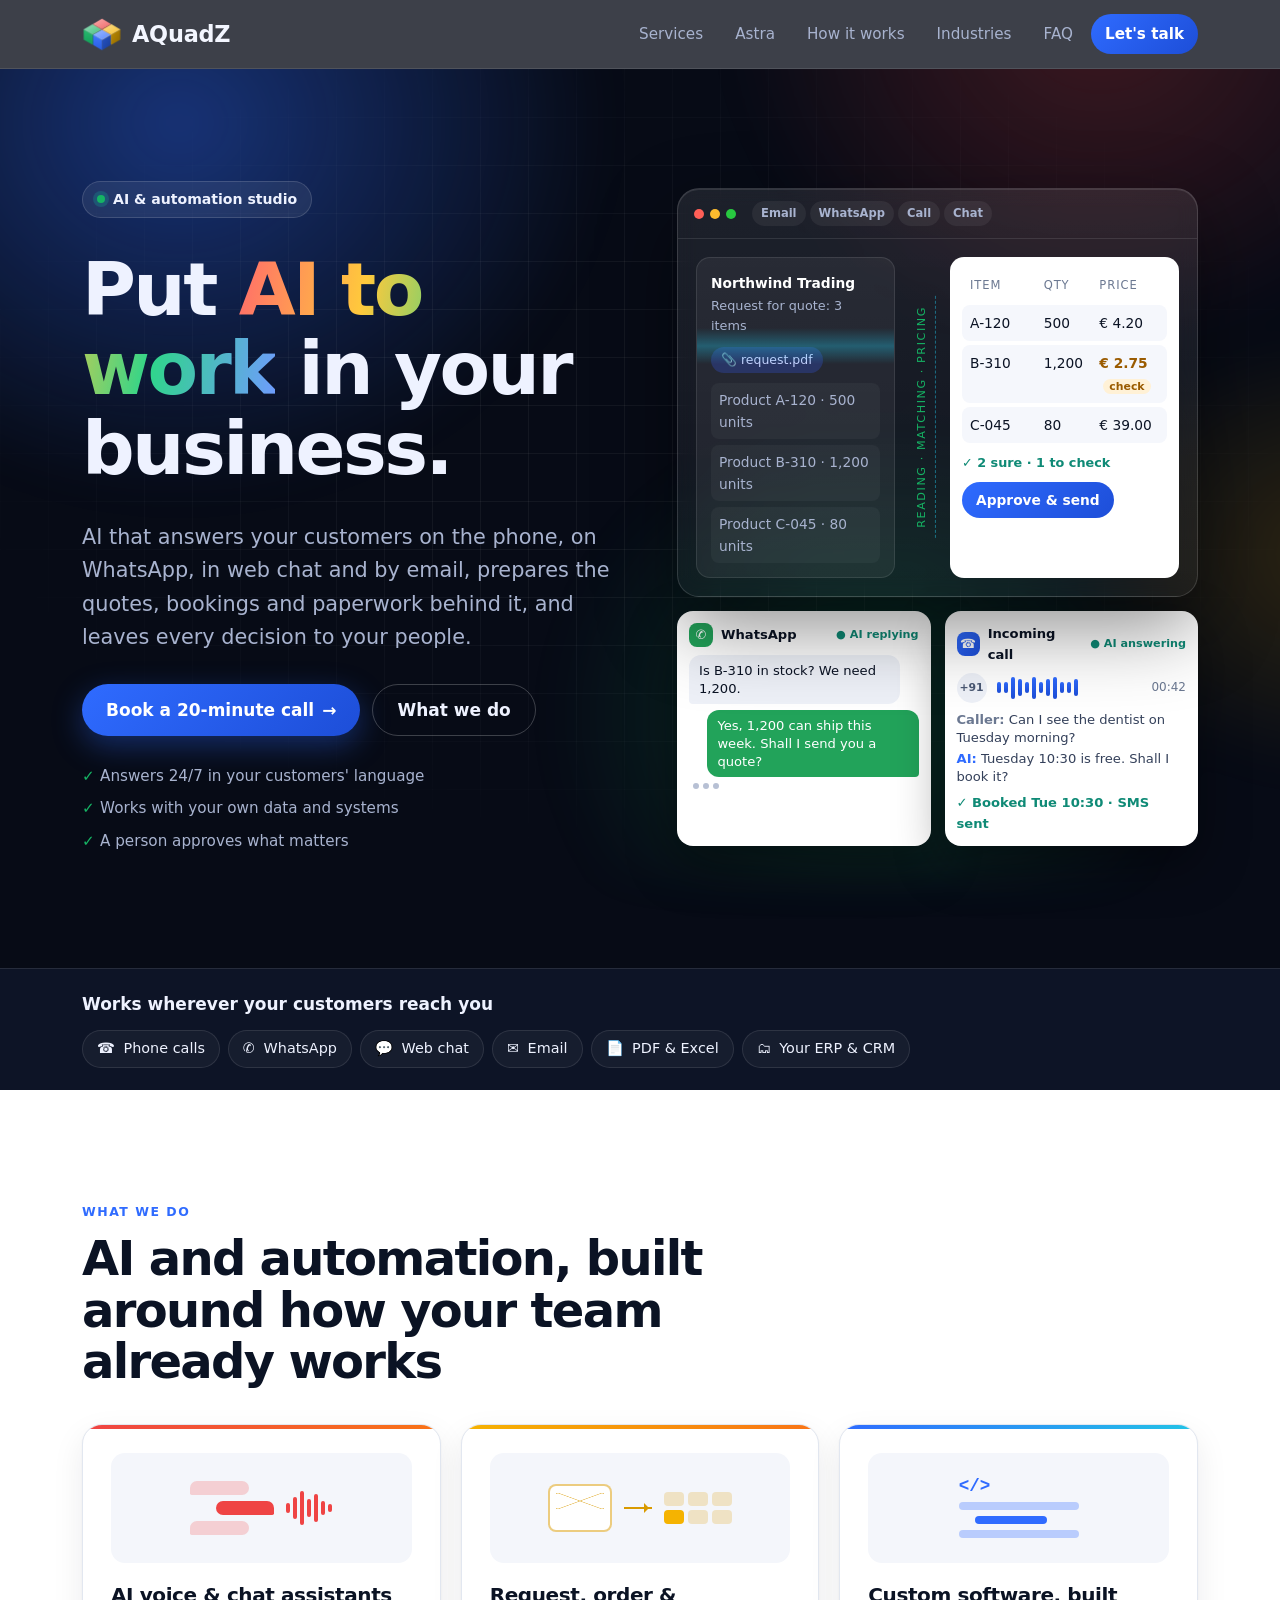
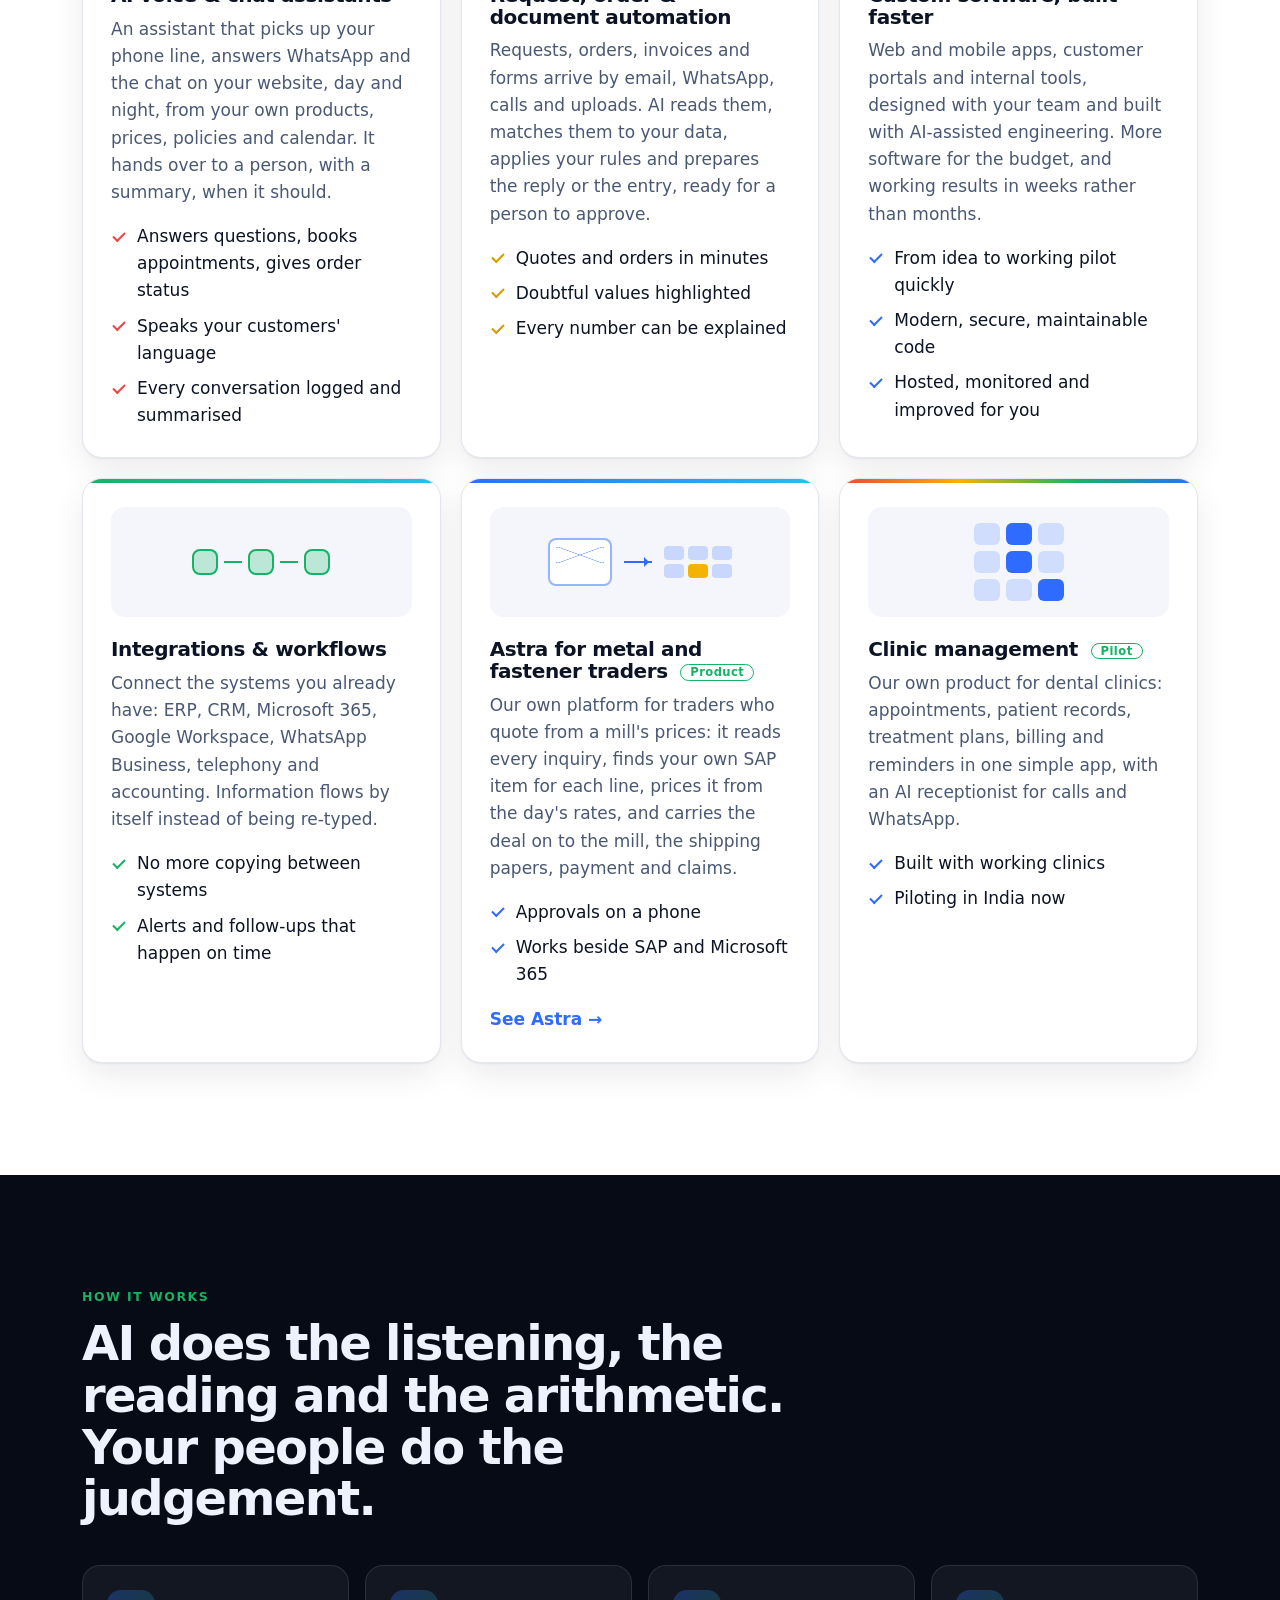
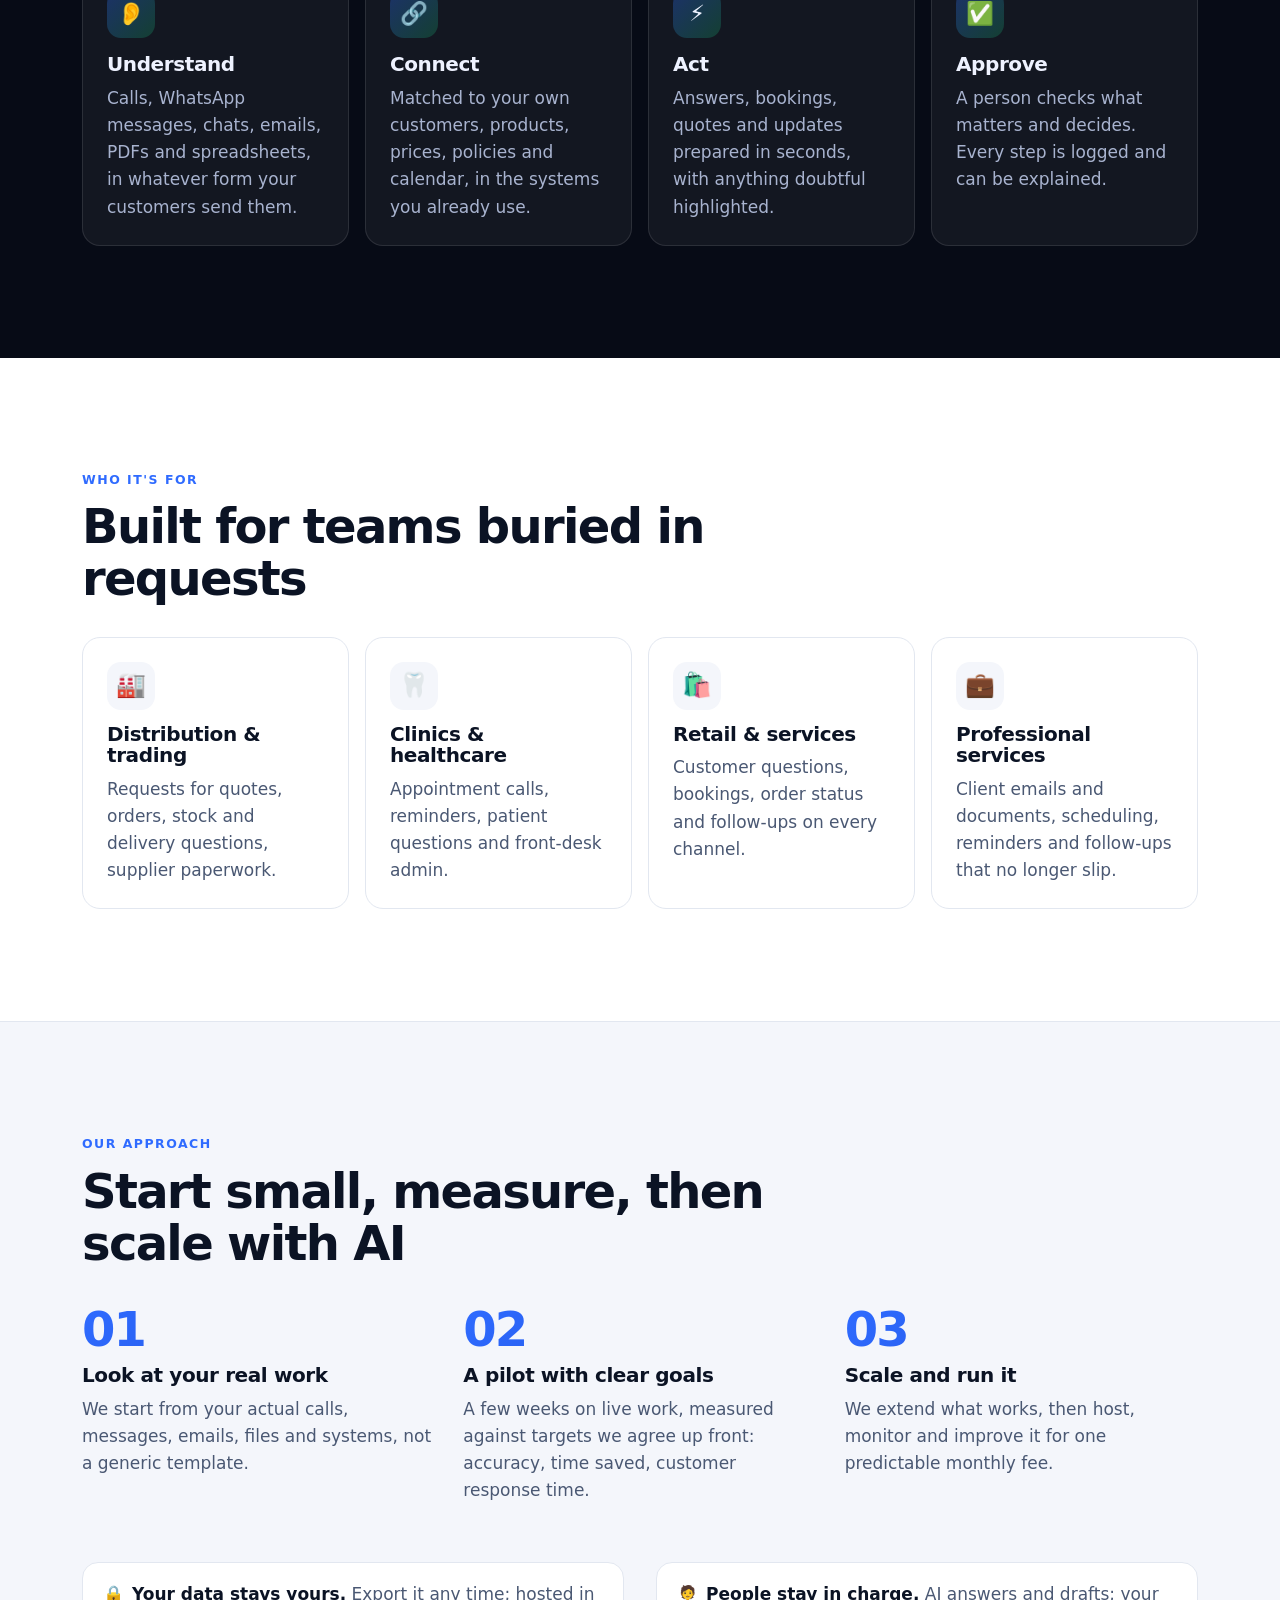
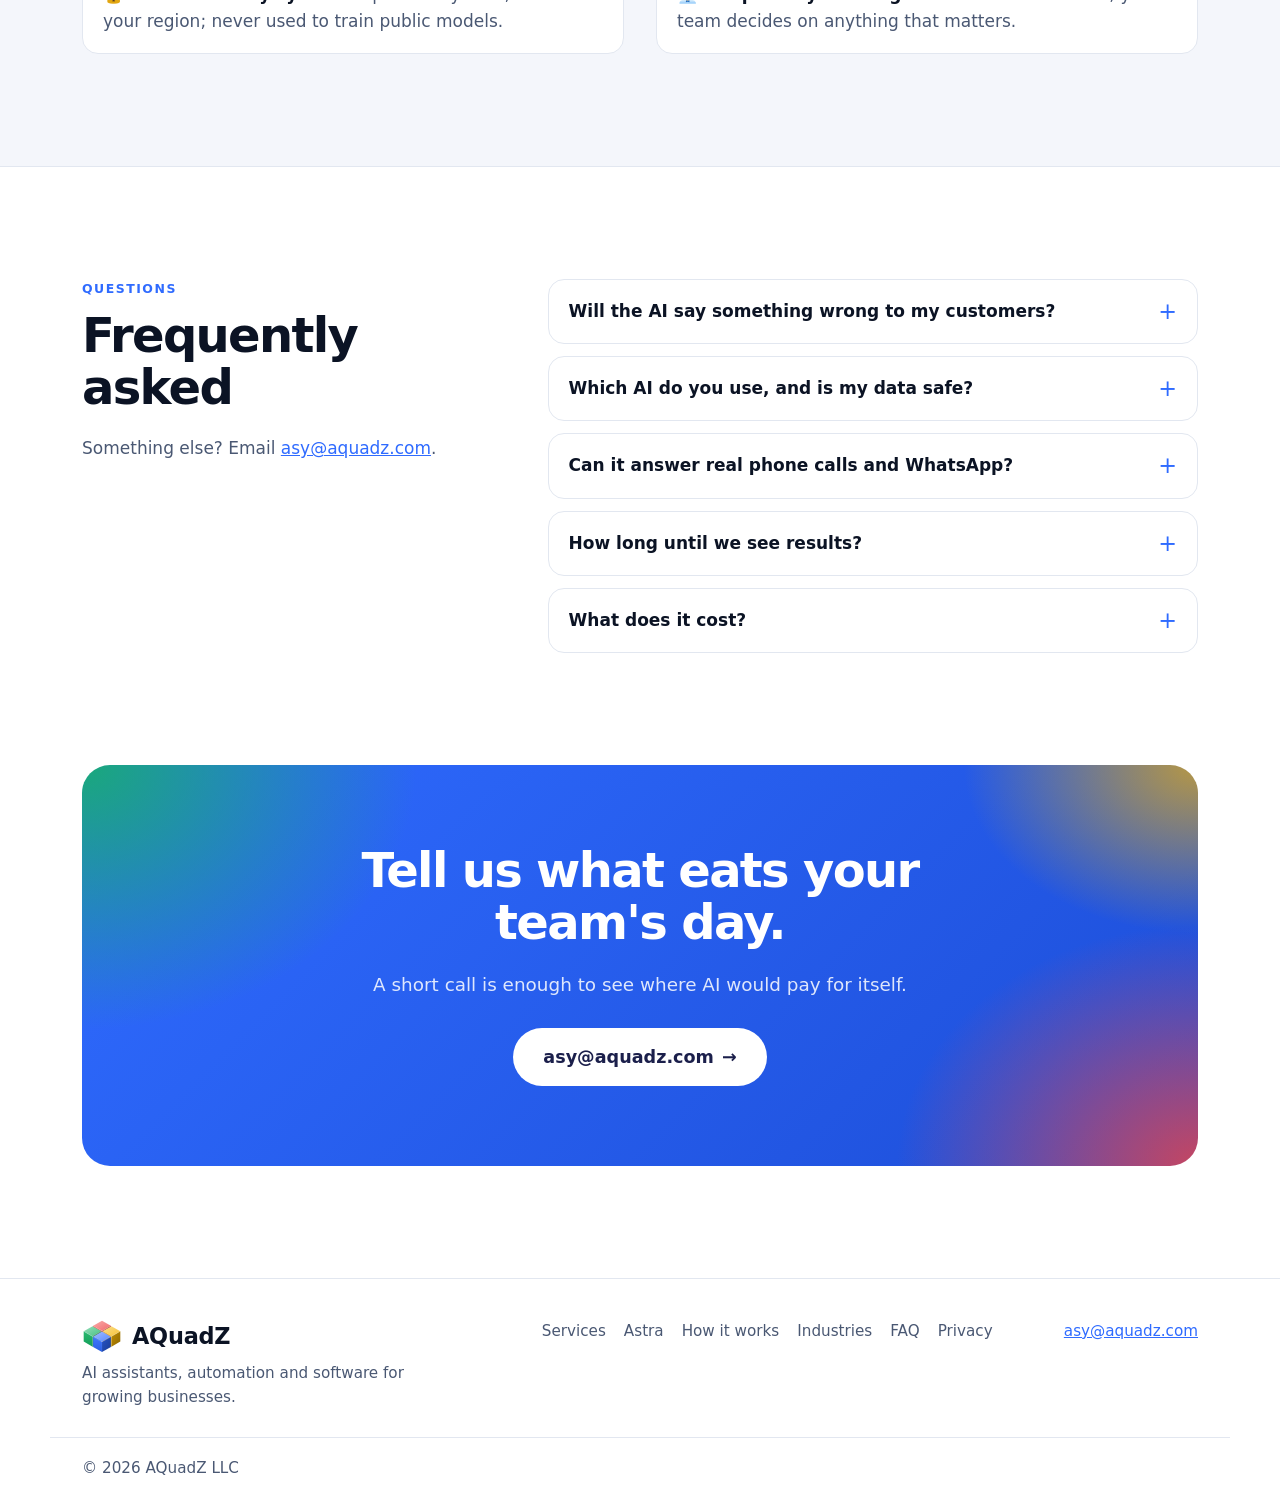
==== index.html @ 85c6e61c "Add the Astra product page A page at /astra/ for Astra, AQuadZ's platform for metal and fastener tra" ====
<!doctype html>
<html lang="en">
<head>
  <meta charset="utf-8">
  <meta name="viewport" content="width=device-width, initial-scale=1">
  <title>AQuadZ: AI assistants and automation for growing businesses</title>
  <meta name="description" content="AQuadZ builds AI assistants that answer calls, WhatsApp and web chat, automations that turn emails and documents into ready drafts, and custom software built faster with AI.">
  <link rel="canonical" href="https://aquadz.com/">
  <link rel="icon" href="favicon.svg" type="image/svg+xml">
  <meta name="theme-color" content="#070b16">
  <link rel="stylesheet" href="styles.css">
  <meta property="og:title" content="AQuadZ: AI assistants and automation for growing businesses">
  <meta property="og:description" content="AI that answers calls, chats and emails, prepares the work, and leaves the decisions to your people.">
  <meta property="og:url" content="https://aquadz.com/">
  <meta property="og:type" content="website">
  <meta property="og:site_name" content="AQuadZ">
  <script type="application/ld+json">
  {
    "@context": "https://schema.org",
    "@type": "Organization",
    "name": "AQuadZ LLC",
    "url": "https://aquadz.com/",
    "logo": "https://aquadz.com/favicon.svg",
    "email": "asy@aquadz.com",
    "description": "AI assistants, document and email automation and custom software for growing businesses."
  }
  </script>
</head>
<body>
  <a class="skip" href="#main">Skip to content</a>

  <header class="site-header on-dark">
    <div class="wrap header-row">
      <a class="brand" href="/" aria-label="AQuadZ home">
        <svg class="brand-mark" viewBox="-1.95 -1.7 3.9 3.4" aria-hidden="true"><defs><linearGradient id="m1-red-t" x1="0" y1="0" x2="1" y2="1"><stop offset="0" stop-color="#f8abab"/><stop offset="1" stop-color="#f26969"/></linearGradient><linearGradient id="m1-red-l" x1="0" y1="0" x2="0" y2="1"><stop offset="0" stop-color="#f05353"/><stop offset="1" stop-color="#d23c3c"/></linearGradient><linearGradient id="m1-red-r" x1="0" y1="0" x2="1" y2="1"><stop offset="0" stop-color="#ba3535"/><stop offset="1" stop-color="#8b2727"/></linearGradient><linearGradient id="m1-yellow-t" x1="0" y1="0" x2="1" y2="1"><stop offset="0" stop-color="#fadd8d"/><stop offset="1" stop-color="#f7c234"/></linearGradient><linearGradient id="m1-yellow-l" x1="0" y1="0" x2="0" y2="1"><stop offset="0" stop-color="#f6b915"/><stop offset="1" stop-color="#d89e01"/></linearGradient><linearGradient id="m1-yellow-r" x1="0" y1="0" x2="1" y2="1"><stop offset="0" stop-color="#bf8c01"/><stop offset="1" stop-color="#8e6801"/></linearGradient><linearGradient id="m1-green-t" x1="0" y1="0" x2="1" y2="1"><stop offset="0" stop-color="#96ddb9"/><stop offset="1" stop-color="#45c283"/></linearGradient><linearGradient id="m1-green-l" x1="0" y1="0" x2="0" y2="1"><stop offset="0" stop-color="#29b970"/><stop offset="1" stop-color="#139e58"/></linearGradient><linearGradient id="m1-green-r" x1="0" y1="0" x2="1" y2="1"><stop offset="0" stop-color="#118c4e"/><stop offset="1" stop-color="#0d683a"/></linearGradient><linearGradient id="m1-blue-t" x1="0" y1="0" x2="1" y2="1"><stop offset="0" stop-color="#a1bcff"/><stop offset="1" stop-color="#5989ff"/></linearGradient><linearGradient id="m1-blue-l" x1="0" y1="0" x2="0" y2="1"><stop offset="0" stop-color="#4077ff"/><stop offset="1" stop-color="#295ee0"/></linearGradient><linearGradient id="m1-blue-r" x1="0" y1="0" x2="1" y2="1"><stop offset="0" stop-color="#2553c7"/><stop offset="1" stop-color="#1b3e94"/></linearGradient><clipPath id="m1-q-clip"><polygon transform="translate(0.0 -0.53)" points="0,-1 0.866,-0.5 0.866,0.5 0,1 -0.866,0.5 -0.866,-0.5"/><polygon transform="translate(0.92 0.0)" points="0,-1 0.866,-0.5 0.866,0.5 0,1 -0.866,0.5 -0.866,-0.5"/><polygon transform="translate(-0.92 0.0)" points="0,-1 0.866,-0.5 0.866,0.5 0,1 -0.866,0.5 -0.866,-0.5"/><polygon transform="translate(0.0 0.53)" points="0,-1 0.866,-0.5 0.866,0.5 0,1 -0.866,0.5 -0.866,-0.5"/></clipPath><linearGradient id="m1-q-shine" x1="0" y1="0" x2="1" y2="0"><stop offset="0" stop-color="#fff" stop-opacity="0"/><stop offset=".5" stop-color="#fff" stop-opacity=".45"/><stop offset="1" stop-color="#fff" stop-opacity="0"/></linearGradient></defs><g class="q-in" style="--dx:0.0px;--dy:-2.2px;--i:0"><g transform="translate(0.0 -0.53)"><g class="q-beat" style="--i:0"><polygon points="0,-1 0.866,-0.5 0,0 -0.866,-0.5" fill="url(#m1-red-t)"/><polygon points="-0.866,-0.5 0,0 0,1 -0.866,0.5" fill="url(#m1-red-l)"/><polygon points="0,0 0.866,-0.5 0.866,0.5 0,1" fill="url(#m1-red-r)"/><polyline points="-0.866,-0.5 0,0 0.866,-0.5" fill="none" stroke="#fff" stroke-opacity=".55" stroke-width=".035" stroke-linejoin="round"/><polyline points="0,0 0,1" fill="none" stroke="#fff" stroke-opacity=".18" stroke-width=".03"/></g></g></g><g class="q-in" style="--dx:2.2px;--dy:0.0px;--i:1"><g transform="translate(0.92 0.0)"><g class="q-beat" style="--i:1"><polygon points="0,-1 0.866,-0.5 0,0 -0.866,-0.5" fill="url(#m1-yellow-t)"/><polygon points="-0.866,-0.5 0,0 0,1 -0.866,0.5" fill="url(#m1-yellow-l)"/><polygon points="0,0 0.866,-0.5 0.866,0.5 0,1" fill="url(#m1-yellow-r)"/><polyline points="-0.866,-0.5 0,0 0.866,-0.5" fill="none" stroke="#fff" stroke-opacity=".55" stroke-width=".035" stroke-linejoin="round"/><polyline points="0,0 0,1" fill="none" stroke="#fff" stroke-opacity=".18" stroke-width=".03"/></g></g></g><g class="q-in" style="--dx:-2.2px;--dy:0.0px;--i:3"><g transform="translate(-0.92 0.0)"><g class="q-beat" style="--i:3"><polygon points="0,-1 0.866,-0.5 0,0 -0.866,-0.5" fill="url(#m1-green-t)"/><polygon points="-0.866,-0.5 0,0 0,1 -0.866,0.5" fill="url(#m1-green-l)"/><polygon points="0,0 0.866,-0.5 0.866,0.5 0,1" fill="url(#m1-green-r)"/><polyline points="-0.866,-0.5 0,0 0.866,-0.5" fill="none" stroke="#fff" stroke-opacity=".55" stroke-width=".035" stroke-linejoin="round"/><polyline points="0,0 0,1" fill="none" stroke="#fff" stroke-opacity=".18" stroke-width=".03"/></g></g></g><g class="q-in" style="--dx:0.0px;--dy:2.2px;--i:2"><g transform="translate(0.0 0.53)"><g class="q-beat" style="--i:2"><polygon points="0,-1 0.866,-0.5 0,0 -0.866,-0.5" fill="url(#m1-blue-t)"/><polygon points="-0.866,-0.5 0,0 0,1 -0.866,0.5" fill="url(#m1-blue-l)"/><polygon points="0,0 0.866,-0.5 0.866,0.5 0,1" fill="url(#m1-blue-r)"/><polyline points="-0.866,-0.5 0,0 0.866,-0.5" fill="none" stroke="#fff" stroke-opacity=".55" stroke-width=".035" stroke-linejoin="round"/><polyline points="0,0 0,1" fill="none" stroke="#fff" stroke-opacity=".18" stroke-width=".03"/></g></g></g><g clip-path="url(#m1-q-clip)"><rect class="q-shine" x="-3" y="-2" width="1.4" height="4" fill="url(#m1-q-shine)" transform="skewX(-20)"/></g></svg>
        <span class="wordmark"><b class="wm-a">A</b>Quad<b class="wm-z">Z</b></span>
      </a>
      <nav aria-label="Main">
        <a href="#services">Services</a>
        <a href="astra/">Astra</a>
        <a href="#how-it-works">How it works</a>
        <a href="#industries">Industries</a>
        <a href="#faq">FAQ</a>
        <a class="nav-cta" href="#contact">Let's talk</a>
      </nav>
    </div>
  </header>

  <main id="main">
    <!-- Hero -->
    <section class="hero">
      <div class="hero-glow" aria-hidden="true"></div>
      <div class="hero-grid" aria-hidden="true"></div>
      <div class="wrap hero-row">
        <div class="hero-copy">
          <p class="pill"><span class="dot"></span> AI &amp; automation studio</p>
          <h1>Put <span class="grad">AI to work</span> in your business.</h1>
          <p class="lead">AI that answers your customers on the phone, on WhatsApp, in web chat and by email, prepares the quotes, bookings and paperwork behind it, and leaves every decision to your people.</p>
          <div class="hero-actions">
            <a class="btn btn-primary" href="#contact">Book a 20-minute call <span aria-hidden="true">→</span></a>
            <a class="btn btn-ghost" href="#services">What we do</a>
          </div>
          <ul class="hero-points">
            <li>Answers 24/7 in your customers' language</li>
            <li>Works with your own data and systems</li>
            <li>A person approves what matters</li>
          </ul>
        </div>

        <!-- Animated product views (decorative; the same story is told in text below) -->
        <div class="visual" aria-hidden="true">
          <div class="mock">
            <div class="mock-bar"><i></i><i></i><i></i>
              <span class="tabs"><b class="t1">Email</b><b class="t2">WhatsApp</b><b class="t3">Call</b><b class="t4">Chat</b></span>
            </div>
            <div class="mock-body">
              <div class="mail">
                <div class="mail-from"><b>Northwind Trading</b><span>Request for quote: 3 items</span></div>
                <div class="chip">📎 request.pdf</div>
                <div class="scan"></div>
                <ul class="mail-lines">
                  <li>Product A-120 · 500 units</li>
                  <li>Product B-310 · 1,200 units</li>
                  <li>Product C-045 · 80 units</li>
                </ul>
              </div>
              <div class="arrow"><span>reading · matching · pricing</span></div>
              <div class="quote">
                <div class="q-head"><span>Item</span><span>Qty</span><span>Price</span></div>
                <div class="q-row r1"><span>A-120</span><span>500</span><span>€ 4.20</span></div>
                <div class="q-row r2"><span>B-310</span><span>1,200</span><span class="check">€ 2.75 <em>check</em></span></div>
                <div class="q-row r3"><span>C-045</span><span>80</span><span>€ 39.00</span></div>
                <div class="q-foot">
                  <span class="ok">✓ 2 sure · 1 to check</span>
                  <span class="send">Approve &amp; send</span>
                </div>
              </div>
            </div>
          </div>

          <div class="side-cards">
            <div class="mini-card chat">
              <div class="mc-head"><span class="ch-ico wa">✆</span> WhatsApp <span class="live">AI replying</span></div>
              <p class="bubble you">Is B-310 in stock? We need 1,200.</p>
              <p class="bubble ai">Yes, 1,200 can ship this week. Shall I send you a quote?</p>
              <p class="typing"><i></i><i></i><i></i></p>
            </div>
            <div class="mini-card call">
              <div class="mc-head"><span class="ch-ico ph">☎</span> Incoming call <span class="live">AI answering</span></div>
              <div class="call-row">
                <span class="avatar">+91</span>
                <div class="wave"><b></b><b></b><b></b><b></b><b></b><b></b><b></b><b></b><b></b><b></b><b></b><b></b></div>
                <span class="timer">00:42</span>
              </div>
              <p class="transcript"><span>Caller:</span> Can I see the dentist on Tuesday morning?</p>
              <p class="transcript ai-line"><span>AI:</span> Tuesday 10:30 is free. Shall I book it?</p>
              <p class="result">✓ Booked Tue 10:30 · SMS sent</p>
            </div>
          </div>
        </div>
      </div>
    </section>

    <!-- Channels -->
    <section class="strip" aria-label="Channels">
      <div class="wrap strip-row">
        <p class="strip-label">Works wherever your customers reach you</p>
        <ul class="channels">
          <li><span aria-hidden="true">☎</span> Phone calls</li>
          <li><span aria-hidden="true">✆</span> WhatsApp</li>
          <li><span aria-hidden="true">💬</span> Web chat</li>
          <li><span aria-hidden="true">✉</span> Email</li>
          <li><span aria-hidden="true">📄</span> PDF &amp; Excel</li>
          <li><span aria-hidden="true">🗂</span> Your ERP &amp; CRM</li>
        </ul>
      </div>
    </section>

    <!-- Services -->
    <section id="services" class="section">
      <div class="wrap">
        <p class="eyebrow">What we do</p>
        <h2 class="section-title">AI and automation, built around how your team already works</h2>
        <div class="cards">
          <article class="card c-red">
            <div class="card-art" aria-hidden="true">
              <div class="mini-chat"><i></i><i class="me"></i><i></i></div>
              <div class="mini-wave"><b></b><b></b><b></b><b></b><b></b><b></b><b></b></div>
            </div>
            <h3>AI voice &amp; chat assistants</h3>
            <p>An assistant that picks up your phone line, answers WhatsApp and the chat on your website, day and night, from your own products, prices, policies and calendar. It hands over to a person, with a summary, when it should.</p>
            <ul class="ticks">
              <li>Answers questions, books appointments, gives order status</li>
              <li>Speaks your customers' language</li>
              <li>Every conversation logged and summarised</li>
            </ul>
          </article>
          <article class="card c-yellow">
            <div class="card-art" aria-hidden="true">
              <div class="mini-mail"></div><div class="mini-arrow"></div><div class="mini-grid"><i></i><i></i><i></i><i class="hl"></i><i></i><i></i></div>
            </div>
            <h3>Request, order &amp; document automation</h3>
            <p>Requests, orders, invoices and forms arrive by email, WhatsApp, calls and uploads. AI reads them, matches them to your data, applies your rules and prepares the reply or the entry, ready for a person to approve.</p>
            <ul class="ticks">
              <li>Quotes and orders in minutes</li>
              <li>Doubtful values highlighted</li>
              <li>Every number can be explained</li>
            </ul>
          </article>
          <article class="card c-blue">
            <div class="card-art" aria-hidden="true">
              <div class="mini-code"><span>&lt;/&gt;</span><i></i><i class="s"></i><i></i></div>
            </div>
            <h3>Custom software, built faster</h3>
            <p>Web and mobile apps, customer portals and internal tools, designed with your team and built with AI-assisted engineering. More software for the budget, and working results in weeks rather than months.</p>
            <ul class="ticks">
              <li>From idea to working pilot quickly</li>
              <li>Modern, secure, maintainable code</li>
              <li>Hosted, monitored and improved for you</li>
            </ul>
          </article>
          <article class="card c-green">
            <div class="card-art" aria-hidden="true">
              <div class="mini-flow"><i></i><b></b><i></i><b></b><i></i></div>
            </div>
            <h3>Integrations &amp; workflows</h3>
            <p>Connect the systems you already have: ERP, CRM, Microsoft 365, Google Workspace, WhatsApp Business, telephony and accounting. Information flows by itself instead of being re-typed.</p>
            <ul class="ticks">
              <li>No more copying between systems</li>
              <li>Alerts and follow-ups that happen on time</li>
            </ul>
          </article>
          <article class="card c-blue">
            <div class="card-art" aria-hidden="true">
              <div class="mini-mail"></div><div class="mini-arrow"></div><div class="mini-grid"><i></i><i></i><i></i><i></i><i class="hl"></i><i></i></div>
            </div>
            <h3>Astra for metal and fastener traders <span class="tag">Product</span></h3>
            <p>Our own platform for traders who quote from a mill's prices: it reads every inquiry, finds your own SAP item for each line, prices it from the day's rates, and carries the deal on to the mill, the shipping papers, payment and claims.</p>
            <ul class="ticks">
              <li>Approvals on a phone</li>
              <li>Works beside SAP and Microsoft 365</li>
            </ul>
            <p class="card-link"><a href="astra/">See Astra <span aria-hidden="true">→</span></a></p>
          </article>
          <article class="card c-all">
            <div class="card-art" aria-hidden="true">
              <div class="mini-cal"><i></i><i class="on"></i><i></i><i></i><i class="on"></i><i></i><i></i><i></i><i class="on"></i></div>
            </div>
            <h3>Clinic management <span class="tag">Pilot</span></h3>
            <p>Our own product for dental clinics: appointments, patient records, treatment plans, billing and reminders in one simple app, with an AI receptionist for calls and WhatsApp.</p>
            <ul class="ticks">
              <li>Built with working clinics</li>
              <li>Piloting in India now</li>
            </ul>
          </article>
        </div>
      </div>
    </section>

    <!-- How it works -->
    <section id="how-it-works" class="section section-dark">
      <div class="wrap">
        <p class="eyebrow">How it works</p>
        <h2 class="section-title">AI does the listening, the reading and the arithmetic. Your people do the judgement.</h2>
        <ol class="flow">
          <li><span class="f-icon" aria-hidden="true">👂</span><h3>Understand</h3><p>Calls, WhatsApp messages, chats, emails, PDFs and spreadsheets, in whatever form your customers send them.</p></li>
          <li><span class="f-icon" aria-hidden="true">🔗</span><h3>Connect</h3><p>Matched to your own customers, products, prices, policies and calendar, in the systems you already use.</p></li>
          <li><span class="f-icon" aria-hidden="true">⚡</span><h3>Act</h3><p>Answers, bookings, quotes and updates prepared in seconds, with anything doubtful highlighted.</p></li>
          <li><span class="f-icon" aria-hidden="true">✅</span><h3>Approve</h3><p>A person checks what matters and decides. Every step is logged and can be explained.</p></li>
        </ol>
      </div>
    </section>

    <!-- Industries -->
    <section id="industries" class="section">
      <div class="wrap">
        <p class="eyebrow">Who it's for</p>
        <h2 class="section-title">Built for teams buried in requests</h2>
        <div class="inds">
          <article class="ind"><span class="ind-ico" aria-hidden="true">🏭</span><h3>Distribution &amp; trading</h3><p>Requests for quotes, orders, stock and delivery questions, supplier paperwork.</p></article>
          <article class="ind"><span class="ind-ico" aria-hidden="true">🦷</span><h3>Clinics &amp; healthcare</h3><p>Appointment calls, reminders, patient questions and front-desk admin.</p></article>
          <article class="ind"><span class="ind-ico" aria-hidden="true">🛍️</span><h3>Retail &amp; services</h3><p>Customer questions, bookings, order status and follow-ups on every channel.</p></article>
          <article class="ind"><span class="ind-ico" aria-hidden="true">💼</span><h3>Professional services</h3><p>Client emails and documents, scheduling, reminders and follow-ups that no longer slip.</p></article>
        </div>
      </div>
    </section>

    <!-- Approach -->
    <section id="approach" class="section section-soft">
      <div class="wrap">
        <p class="eyebrow">Our approach</p>
        <h2 class="section-title">Start small, measure, then scale with AI</h2>
        <ol class="steps">
          <li><span class="num">01</span><h3>Look at your real work</h3><p>We start from your actual calls, messages, emails, files and systems, not a generic template.</p></li>
          <li><span class="num">02</span><h3>A pilot with clear goals</h3><p>A few weeks on live work, measured against targets we agree up front: accuracy, time saved, customer response time.</p></li>
          <li><span class="num">03</span><h3>Scale and run it</h3><p>We extend what works, then host, monitor and improve it for one predictable monthly fee.</p></li>
        </ol>
        <div class="promises">
          <p><span class="p-icon" aria-hidden="true">🔒</span><strong>Your data stays yours.</strong> Export it any time; hosted in your region; never used to train public models.</p>
          <p><span class="p-icon" aria-hidden="true">🧑‍💼</span><strong>People stay in charge.</strong> AI answers and drafts; your team decides on anything that matters.</p>
        </div>
      </div>
    </section>

    <!-- FAQ -->
    <section id="faq" class="section">
      <div class="wrap faq-wrap">
        <div>
          <p class="eyebrow">Questions</p>
          <h2 class="section-title">Frequently asked</h2>
          <p class="faq-note">Something else? Email <a href="mailto:asy@aquadz.com">asy@aquadz.com</a>.</p>
        </div>
        <div class="faq">
          <details>
            <summary>Will the AI say something wrong to my customers?</summary>
            <p>The assistant answers only from your own information and rules, says so when it doesn't know, and hands over to a person. You decide which actions it may take alone and which need a person's approval.</p>
          </details>
          <details>
            <summary>Which AI do you use, and is my data safe?</summary>
            <p>We use leading AI models through business agreements under which your data is not used to train them. Your data is hosted in your region, encrypted, and exportable at any time.</p>
          </details>
          <details>
            <summary>Can it answer real phone calls and WhatsApp?</summary>
            <p>Yes. We connect the assistant to your phone number and your WhatsApp Business account, with natural voices and your opening hours, holidays and hand-over rules.</p>
          </details>
          <details>
            <summary>How long until we see results?</summary>
            <p>A focused pilot usually runs on live work within a few weeks. We agree the targets first, so you can see whether it pays for itself.</p>
          </details>
          <details>
            <summary>What does it cost?</summary>
            <p>A one-time setup for your data and integrations, then a monthly subscription based on usage. You get a fixed proposal after a short call.</p>
          </details>
        </div>
      </div>
    </section>

    <!-- Contact -->
    <section id="contact" class="section section-tight">
      <div class="wrap">
        <div class="cta-card">
          <h2>Tell us what eats your team's day.</h2>
          <p>A short call is enough to see where AI would pay for itself.</p>
          <a class="btn btn-light btn-large" href="mailto:asy@aquadz.com?subject=Hello%20AQuadZ">asy@aquadz.com <span aria-hidden="true">→</span></a>
        </div>
      </div>
    </section>
  </main>

  <footer class="site-footer">
    <div class="wrap footer-grid">
      <div>
        <a class="brand" href="/" aria-label="AQuadZ home">
          <svg class="brand-mark" viewBox="-1.95 -1.7 3.9 3.4" aria-hidden="true"><defs><linearGradient id="m2-red-t" x1="0" y1="0" x2="1" y2="1"><stop offset="0" stop-color="#f8abab"/><stop offset="1" stop-color="#f26969"/></linearGradient><linearGradient id="m2-red-l" x1="0" y1="0" x2="0" y2="1"><stop offset="0" stop-color="#f05353"/><stop offset="1" stop-color="#d23c3c"/></linearGradient><linearGradient id="m2-red-r" x1="0" y1="0" x2="1" y2="1"><stop offset="0" stop-color="#ba3535"/><stop offset="1" stop-color="#8b2727"/></linearGradient><linearGradient id="m2-yellow-t" x1="0" y1="0" x2="1" y2="1"><stop offset="0" stop-color="#fadd8d"/><stop offset="1" stop-color="#f7c234"/></linearGradient><linearGradient id="m2-yellow-l" x1="0" y1="0" x2="0" y2="1"><stop offset="0" stop-color="#f6b915"/><stop offset="1" stop-color="#d89e01"/></linearGradient><linearGradient id="m2-yellow-r" x1="0" y1="0" x2="1" y2="1"><stop offset="0" stop-color="#bf8c01"/><stop offset="1" stop-color="#8e6801"/></linearGradient><linearGradient id="m2-green-t" x1="0" y1="0" x2="1" y2="1"><stop offset="0" stop-color="#96ddb9"/><stop offset="1" stop-color="#45c283"/></linearGradient><linearGradient id="m2-green-l" x1="0" y1="0" x2="0" y2="1"><stop offset="0" stop-color="#29b970"/><stop offset="1" stop-color="#139e58"/></linearGradient><linearGradient id="m2-green-r" x1="0" y1="0" x2="1" y2="1"><stop offset="0" stop-color="#118c4e"/><stop offset="1" stop-color="#0d683a"/></linearGradient><linearGradient id="m2-blue-t" x1="0" y1="0" x2="1" y2="1"><stop offset="0" stop-color="#a1bcff"/><stop offset="1" stop-color="#5989ff"/></linearGradient><linearGradient id="m2-blue-l" x1="0" y1="0" x2="0" y2="1"><stop offset="0" stop-color="#4077ff"/><stop offset="1" stop-color="#295ee0"/></linearGradient><linearGradient id="m2-blue-r" x1="0" y1="0" x2="1" y2="1"><stop offset="0" stop-color="#2553c7"/><stop offset="1" stop-color="#1b3e94"/></linearGradient><clipPath id="m2-q-clip"><polygon transform="translate(0.0 -0.53)" points="0,-1 0.866,-0.5 0.866,0.5 0,1 -0.866,0.5 -0.866,-0.5"/><polygon transform="translate(0.92 0.0)" points="0,-1 0.866,-0.5 0.866,0.5 0,1 -0.866,0.5 -0.866,-0.5"/><polygon transform="translate(-0.92 0.0)" points="0,-1 0.866,-0.5 0.866,0.5 0,1 -0.866,0.5 -0.866,-0.5"/><polygon transform="translate(0.0 0.53)" points="0,-1 0.866,-0.5 0.866,0.5 0,1 -0.866,0.5 -0.866,-0.5"/></clipPath><linearGradient id="m2-q-shine" x1="0" y1="0" x2="1" y2="0"><stop offset="0" stop-color="#fff" stop-opacity="0"/><stop offset=".5" stop-color="#fff" stop-opacity=".45"/><stop offset="1" stop-color="#fff" stop-opacity="0"/></linearGradient></defs><g transform="translate(0.0 -0.53)"><polygon points="0,-1 0.866,-0.5 0,0 -0.866,-0.5" fill="url(#m2-red-t)"/><polygon points="-0.866,-0.5 0,0 0,1 -0.866,0.5" fill="url(#m2-red-l)"/><polygon points="0,0 0.866,-0.5 0.866,0.5 0,1" fill="url(#m2-red-r)"/><polyline points="-0.866,-0.5 0,0 0.866,-0.5" fill="none" stroke="#fff" stroke-opacity=".55" stroke-width=".035" stroke-linejoin="round"/><polyline points="0,0 0,1" fill="none" stroke="#fff" stroke-opacity=".18" stroke-width=".03"/></g><g transform="translate(0.92 0.0)"><polygon points="0,-1 0.866,-0.5 0,0 -0.866,-0.5" fill="url(#m2-yellow-t)"/><polygon points="-0.866,-0.5 0,0 0,1 -0.866,0.5" fill="url(#m2-yellow-l)"/><polygon points="0,0 0.866,-0.5 0.866,0.5 0,1" fill="url(#m2-yellow-r)"/><polyline points="-0.866,-0.5 0,0 0.866,-0.5" fill="none" stroke="#fff" stroke-opacity=".55" stroke-width=".035" stroke-linejoin="round"/><polyline points="0,0 0,1" fill="none" stroke="#fff" stroke-opacity=".18" stroke-width=".03"/></g><g transform="translate(-0.92 0.0)"><polygon points="0,-1 0.866,-0.5 0,0 -0.866,-0.5" fill="url(#m2-green-t)"/><polygon points="-0.866,-0.5 0,0 0,1 -0.866,0.5" fill="url(#m2-green-l)"/><polygon points="0,0 0.866,-0.5 0.866,0.5 0,1" fill="url(#m2-green-r)"/><polyline points="-0.866,-0.5 0,0 0.866,-0.5" fill="none" stroke="#fff" stroke-opacity=".55" stroke-width=".035" stroke-linejoin="round"/><polyline points="0,0 0,1" fill="none" stroke="#fff" stroke-opacity=".18" stroke-width=".03"/></g><g transform="translate(0.0 0.53)"><polygon points="0,-1 0.866,-0.5 0,0 -0.866,-0.5" fill="url(#m2-blue-t)"/><polygon points="-0.866,-0.5 0,0 0,1 -0.866,0.5" fill="url(#m2-blue-l)"/><polygon points="0,0 0.866,-0.5 0.866,0.5 0,1" fill="url(#m2-blue-r)"/><polyline points="-0.866,-0.5 0,0 0.866,-0.5" fill="none" stroke="#fff" stroke-opacity=".55" stroke-width=".035" stroke-linejoin="round"/><polyline points="0,0 0,1" fill="none" stroke="#fff" stroke-opacity=".18" stroke-width=".03"/></g></svg>
          <span class="wordmark"><b class="wm-a">A</b>Quad<b class="wm-z">Z</b></span>
        </a>
        <p class="footer-tag">AI assistants, automation and software for growing businesses.</p>
      </div>
      <nav aria-label="Footer">
        <a href="#services">Services</a>
        <a href="astra/">Astra</a>
        <a href="#how-it-works">How it works</a>
        <a href="#industries">Industries</a>
        <a href="#faq">FAQ</a>
        <a href="privacy.html">Privacy</a>
      </nav>
      <p><a href="mailto:asy@aquadz.com">asy@aquadz.com</a></p>
    </div>
    <div class="wrap footer-bottom"><p>© 2026 AQuadZ LLC</p></div>
  </footer>
</body>
</html>
---- styles.css ----
@font-face {
  font-family: "Roboto Flex";
  src: url("fonts/roboto-flex-wght.woff2") format("woff2");
  font-weight: 100 1000;
  font-style: normal;
  font-display: swap;
}

:root {
  --bg: #ffffff;
  --bg-tint: #f4f6fb;
  --surface: #ffffff;
  --ink: #0b1324;
  --ink-soft: #4a5873;
  --line: #e2e7f0;
  --q-red: #ef4444;
  --q-yellow: #f5b301;
  --q-blue: #2f6bff;
  --q-green: #16b364;
  --brand: #2f6bff;
  --brand-2: #16b364;
  --brand-3: #1d4ed8;
  --brand-soft: #eaefff;
  --accent: #16b364;
  --warn: #f5b301;
  --shadow: 0 1px 2px rgb(11 19 36 / 6%), 0 12px 32px rgb(11 19 36 / 8%);
  --radius: 20px;
  /* always-dark areas (hero, How it works) */
  --night: #070b16;
  --night-2: #0d1426;
  --night-ink: #eef2ff;
  --night-soft: #a8b3cf;
  --night-line: rgb(255 255 255 / 10%);
  --font: "Roboto Flex", system-ui, -apple-system, "Segoe UI", Roboto, "Helvetica Neue", Arial, sans-serif;
  color-scheme: light;
}

@media (prefers-color-scheme: dark) {
  :root {
    --bg: #0a0f1d;
    --bg-tint: #0f1628;
    --surface: #121a2f;
    --ink: #eef2ff;
    --ink-soft: #a8b3cf;
    --line: #1f2a44;
    --brand: #5b8cff;
    --brand-soft: #18224099;
    --shadow: none;
    color-scheme: dark;
  }
}

*,
*::before,
*::after { box-sizing: border-box; }

html { scroll-behavior: smooth; }

body {
  margin: 0;
  background: var(--bg);
  color: var(--ink);
  font: 400 1.0625rem/1.6 var(--font);
  -webkit-font-smoothing: antialiased;
}

a { color: var(--brand); }
a:focus-visible, .btn:focus-visible { outline: 3px solid var(--brand-2); outline-offset: 3px; border-radius: 10px; }

.wrap { max-width: 1180px; margin: 0 auto; padding: 0 16px; }
@media (min-width: 720px) { .wrap { padding: 0 32px; } }

.skip { position: absolute; left: -999px; top: 8px; background: var(--surface); padding: 8px 12px; border-radius: 8px; z-index: 20; }
.skip:focus { left: 8px; }

/* ---------- Header ---------- */
.site-header { position: sticky; top: 0; z-index: 10; background: color-mix(in srgb, var(--bg) 85%, transparent); backdrop-filter: blur(12px); border-bottom: 1px solid var(--line); }
.site-header.on-dark { background: color-mix(in srgb, var(--night) 78%, transparent); border-bottom-color: var(--night-line); }
.header-row { display: flex; align-items: center; justify-content: space-between; gap: 16px; min-height: 68px; }
.brand { display: inline-flex; align-items: center; gap: 10px; color: var(--ink); text-decoration: none; font-weight: 800; font-size: 1.2rem; letter-spacing: -0.02em; }
.on-dark .brand { color: var(--night-ink); }
.brand-mark { width: 40px; height: auto; overflow: visible; }
.wordmark { font-family: "Roboto Flex", var(--font); font-weight: 600; font-size: 1.4rem; letter-spacing: -0.01em; line-height: 1; color: var(--wm-ink, currentColor); }
.wordmark b { font-weight: inherit; }
.brand { --wm-ink: var(--ink); }
.on-dark .brand, .lock.dark { --wm-ink: #f3f6ff; }
.lock.light { --wm-ink: #0b1324; }
.brand-mark .q-in { animation: q-in .9s cubic-bezier(.2,.9,.25,1.2) both; animation-delay: calc(var(--i) * .12s); }
.brand-mark .q-beat { animation: q-beat 2.4s ease-in-out infinite; animation-delay: calc(1.2s + var(--i) * .18s); }
.brand-mark.big .q-beat { animation-name: q-beat-big; }
.brand-mark .q-shine { animation: q-shine 6s ease-in-out infinite; animation-delay: 2.6s; opacity: 0; }
.brand:hover .q-beat { animation-duration: 1.2s; }
@keyframes q-in { from { transform: translate(var(--dx), var(--dy)) scale(.5); opacity: 0; } to { transform: none; opacity: 1; } }
@keyframes q-beat { 0%, 60%, 100% { transform: none; } 14% { transform: scale(1.07); } 30% { transform: scale(.97); } 44% { transform: scale(1.01); } }
@keyframes q-beat-big { 0%, 60%, 100% { transform: none; } 14% { transform: scale(1.14); } 30% { transform: scale(.94); } 44% { transform: scale(1.03); } }
@keyframes q-shine { 0% { transform: translateX(0) skewX(-20deg); opacity: 0; } 5% { opacity: 1; } 22% { transform: translateX(6px) skewX(-20deg); opacity: 0; } 100% { opacity: 0; } }
nav { display: flex; gap: 4px; align-items: center; }
nav a { color: var(--ink-soft); text-decoration: none; padding: 8px 14px; border-radius: 999px; font-size: 0.95rem; font-weight: 500; }
.on-dark nav a { color: var(--night-soft); }
nav a:hover { color: var(--ink); background: var(--bg-tint); }
.on-dark nav a:hover { color: var(--night-ink); background: rgb(255 255 255 / 8%); }
nav .nav-cta, .on-dark nav .nav-cta { color: #fff; background: linear-gradient(135deg, var(--brand), var(--brand-3)); font-weight: 650; }
@media (max-width: 760px) { .site-header nav a:not(.nav-cta) { display: none; } }

/* ---------- Type ---------- */
h1, h2, h3 { line-height: 1.08; letter-spacing: -0.035em; margin: 0 0 0.45em; }
h1 { font-size: clamp(2.5rem, 6.4vw, 4.6rem); font-weight: 850; }
h2 { font-size: clamp(1.9rem, 4vw, 3rem); font-weight: 800; }
h3 { font-size: 1.25rem; font-weight: 750; letter-spacing: -0.02em; }
p { margin: 0 0 1em; }
.eyebrow { color: var(--brand); font-weight: 750; text-transform: uppercase; letter-spacing: 0.12em; font-size: 0.78rem; margin-bottom: 0.9em; }
.section-title { max-width: 22ch; }
.lead { font-size: clamp(1.1rem, 1.9vw, 1.3rem); max-width: 54ch; }
.grad { background: linear-gradient(100deg, #ff6b6b, #ffc93c 34%, #2fd58a 66%, #6f9bff); -webkit-background-clip: text; background-clip: text; color: transparent; }

/* ---------- Buttons ---------- */
.btn { display: inline-flex; align-items: center; gap: 8px; justify-content: center; min-height: 52px; padding: 0 24px; border-radius: 999px; font-weight: 700; text-decoration: none; transition: transform .15s ease, box-shadow .15s ease, background .15s ease; }
.btn:hover { transform: translateY(-1px); }
.btn-primary { color: #fff; background: linear-gradient(135deg, var(--brand), var(--brand-3)); box-shadow: 0 10px 30px rgb(47 107 255 / 35%); }
.btn-ghost { color: var(--night-ink); border: 1px solid rgb(255 255 255 / 22%); }
.btn-ghost:hover { background: rgb(255 255 255 / 8%); }
.btn-light { color: #1b1f4b; background: #fff; }
.btn-large { min-height: 58px; padding: 0 30px; font-size: 1.1rem; }

/* ---------- Hero ---------- */
.hero { position: relative; overflow: hidden; background: var(--night); color: var(--night-ink); padding: clamp(56px, 9vw, 112px) 0 clamp(64px, 9vw, 120px); }
.hero .lead { color: var(--night-soft); }
.hero-glow { position: absolute; inset: -30% -10% auto; height: 120%; background:
  radial-gradient(40% 50% at 20% 30%, rgb(47 107 255 / 42%), transparent 70%),
  radial-gradient(35% 45% at 80% 20%, rgb(239 68 68 / 24%), transparent 70%),
  radial-gradient(30% 40% at 65% 85%, rgb(22 179 100 / 24%), transparent 70%), radial-gradient(25% 30% at 95% 70%, rgb(245 179 1 / 16%), transparent 70%);
  filter: blur(20px); animation: drift 18s ease-in-out infinite alternate; }
.hero-grid { position: absolute; inset: 0; background-image: linear-gradient(rgb(255 255 255 / 5%) 1px, transparent 1px), linear-gradient(90deg, rgb(255 255 255 / 5%) 1px, transparent 1px); background-size: 48px 48px; mask-image: radial-gradient(70% 60% at 50% 40%, #000 30%, transparent 80%); }
.hero-row { position: relative; display: grid; gap: 48px; align-items: center; }
@media (min-width: 1000px) { .hero-row { grid-template-columns: 1.05fr 1fr; } }
.pill { display: inline-flex; align-items: center; gap: 8px; padding: 6px 14px; border-radius: 999px; background: rgb(255 255 255 / 7%); border: 1px solid rgb(255 255 255 / 14%); color: var(--night-ink); font-size: 0.88rem; font-weight: 600; }
.dot { width: 8px; height: 8px; border-radius: 50%; background: var(--accent); box-shadow: 0 0 0 4px rgb(16 179 154 / 25%); animation: pulse 2s ease-in-out infinite; }
.hero h1 { margin-top: 18px; }
.hero-actions { display: flex; gap: 12px; flex-wrap: wrap; margin-top: 30px; }

/* Mock-up window */
.mock { background: linear-gradient(180deg, rgb(255 255 255 / 9%), rgb(255 255 255 / 4%)); border: 1px solid rgb(255 255 255 / 14%); border-radius: 22px; box-shadow: 0 30px 80px rgb(0 0 0 / 45%), inset 0 1px 0 rgb(255 255 255 / 10%); backdrop-filter: blur(10px); overflow: hidden; font-size: 0.86rem; }
.mock-bar { display: flex; align-items: center; gap: 6px; padding: 12px 16px; border-bottom: 1px solid rgb(255 255 255 / 10%); color: var(--night-soft); font-size: 0.8rem; }
.mock-bar i { width: 10px; height: 10px; border-radius: 50%; background: rgb(255 255 255 / 20%); }
.mock-bar i:nth-child(1) { background: #ff5f57; } .mock-bar i:nth-child(2) { background: #febc2e; } .mock-bar i:nth-child(3) { background: #28c840; }
.mock-bar span { margin-left: 10px; }
.mock-body { display: grid; gap: 14px; padding: 18px; }
@media (min-width: 560px) { .mock-body { grid-template-columns: 1fr auto 1.15fr; align-items: stretch; } }

.mail { position: relative; background: rgb(255 255 255 / 6%); border: 1px solid rgb(255 255 255 / 10%); border-radius: 14px; padding: 14px; overflow: hidden; }
.mail-from { display: grid; gap: 2px; margin-bottom: 10px; }
.mail-from b { color: #fff; }
.mail-from span { color: var(--night-soft); font-size: 0.8rem; }
.chip { display: inline-block; padding: 3px 10px; border-radius: 999px; background: rgb(59 91 253 / 25%); color: #c8d3ff; font-size: 0.78rem; margin-bottom: 10px; }
.mail-lines { list-style: none; margin: 0; padding: 0; display: grid; gap: 6px; }
.mail-lines li { padding: 6px 8px; border-radius: 8px; color: var(--night-soft); background: rgb(255 255 255 / 4%); animation: lineRead 7s infinite; }
.mail-lines li:nth-child(2) { animation-delay: .7s; }
.mail-lines li:nth-child(3) { animation-delay: 1.4s; }
.scan { position: absolute; left: 0; right: 0; height: 36px; top: 70px; background: linear-gradient(180deg, transparent, rgb(34 195 230 / 35%), transparent); animation: scan 7s ease-in-out infinite; pointer-events: none; }

.arrow { display: grid; place-items: center; }
.arrow span { writing-mode: vertical-rl; transform: rotate(180deg); font-size: 0.7rem; letter-spacing: 0.14em; text-transform: uppercase; color: var(--brand-2); padding: 10px 4px; border-left: 1px dashed rgb(34 195 230 / 50%); }
@media (max-width: 559px) { .arrow span { writing-mode: horizontal-tb; transform: none; border-left: 0; border-top: 1px dashed rgb(34 195 230 / 50%); padding: 6px 0 0; } }

.quote { background: #fff; color: #0b1324; border-radius: 14px; padding: 12px; display: grid; gap: 4px; align-content: start; }
.q-head, .q-row { display: grid; grid-template-columns: 1.1fr .8fr 1fr; gap: 8px; padding: 7px 8px; border-radius: 8px; }
.q-head { font-size: 0.72rem; text-transform: uppercase; letter-spacing: .08em; color: #6b7891; }
.q-row { background: #f5f7fc; font-variant-numeric: tabular-nums; animation: rowIn 7s infinite; }
.q-row.r1 { animation-delay: 1.8s; } .q-row.r2 { animation-delay: 2.4s; } .q-row.r3 { animation-delay: 3s; }
.check { color: #9a5b00; font-weight: 700; }
.check em { font-style: normal; font-size: 0.68rem; background: #fff1d6; color: #9a5b00; border-radius: 999px; padding: 1px 6px; margin-left: 4px; }
.q-foot { display: flex; justify-content: space-between; align-items: center; gap: 8px; margin-top: 6px; flex-wrap: wrap; }
.ok { color: #0f8a76; font-weight: 650; font-size: 0.8rem; }
.send { background: linear-gradient(135deg, var(--brand), var(--brand-3)); color: #fff; font-weight: 700; padding: 7px 14px; border-radius: 999px; animation: sendPulse 7s infinite; }

/* ---------- Strip ---------- */
.strip { background: var(--night-2); color: var(--night-soft); border-top: 1px solid var(--night-line); }

/* ---------- Sections ---------- */
.section { padding: clamp(64px, 9vw, 112px) 0; }
.section-tight { padding-top: 0; }
.section-dark { background: var(--night); color: var(--night-ink); }
.section-dark .eyebrow { color: var(--brand-2); }

/* Cards */
.cards { display: grid; gap: 20px; grid-template-columns: repeat(auto-fit, minmax(290px, 1fr)); margin-top: 36px; }
@media (min-width: 1000px) {
  .cards { grid-template-columns: repeat(6, 1fr); }
  .cards .card { grid-column: span 2; }
}
.card { position: relative; background: var(--surface); border: 1px solid var(--line); border-radius: var(--radius); padding: 28px; box-shadow: var(--shadow); overflow: hidden; transition: transform .2s ease, box-shadow .2s ease; }
.card:hover { transform: translateY(-4px); box-shadow: 0 20px 50px rgb(11 19 36 / 12%); }
.card::before { content: ""; position: absolute; inset: 0 0 auto; height: 4px; background: var(--c); }
.c-red { --c: linear-gradient(90deg, var(--q-red), #f97316); --c1: var(--q-red); }
.c-yellow { --c: linear-gradient(90deg, var(--q-yellow), #f97316); --c1: #d99a00; }
.c-blue { --c: linear-gradient(90deg, var(--q-blue), #22c3e6); --c1: var(--q-blue); }
.c-green { --c: linear-gradient(90deg, var(--q-green), #22c3e6); --c1: var(--q-green); }
.c-all { --c: linear-gradient(90deg, var(--q-red), var(--q-yellow), var(--q-green), var(--q-blue)); --c1: var(--q-blue); }
.card p { color: var(--ink-soft); }
.tag { display: inline-block; vertical-align: middle; margin-left: 6px; font-size: 0.72rem; font-weight: 750; letter-spacing: 0.04em; color: var(--accent); border: 1px solid currentColor; border-radius: 999px; padding: 1px 9px; }
.ticks { list-style: none; padding: 0; margin: 0; display: grid; gap: 8px; }
.ticks li { position: relative; padding-left: 26px; }
.ticks li::before { content: ""; position: absolute; left: 2px; top: 0.5em; width: 12px; height: 7px; border-left: 2px solid var(--c1); border-bottom: 2px solid var(--c1); transform: rotate(-45deg); }

/* Card illustrations */
.card-art { height: 110px; border-radius: 14px; background: var(--bg-tint); margin-bottom: 22px; display: flex; align-items: center; justify-content: center; gap: 12px; }
.mini-mail { width: 64px; height: 48px; border-radius: 8px; background: var(--surface); border: 2px solid color-mix(in srgb, var(--c1) 50%, transparent); position: relative; }
.mini-mail::after { content: ""; position: absolute; inset: 6px 6px auto; height: 18px; border-left: 2px solid transparent; border-right: 2px solid transparent; background: linear-gradient(160deg, transparent 48%, color-mix(in srgb, var(--c1) 60%, transparent) 50%, transparent 52%), linear-gradient(20deg, transparent 48%, color-mix(in srgb, var(--c1) 60%, transparent) 50%, transparent 52%); }
.mini-arrow { width: 28px; height: 2px; background: var(--c1); position: relative; }
.mini-arrow::after { content: ""; position: absolute; right: -2px; top: -4px; border: 5px solid transparent; border-left-color: var(--c1); }
.mini-grid { display: grid; grid-template-columns: repeat(3, 20px); gap: 4px; }
.mini-grid i { height: 14px; border-radius: 4px; background: color-mix(in srgb, var(--c1) 22%, transparent); }
.mini-grid i.hl { background: var(--warn); }
.mini-cal { display: grid; grid-template-columns: repeat(3, 26px); gap: 6px; }
.mini-cal i { height: 22px; border-radius: 6px; background: color-mix(in srgb, var(--c1) 18%, transparent); }
.mini-cal i.on { background: var(--c1); }
.mini-flow { display: flex; align-items: center; gap: 6px; }
.mini-flow i { width: 26px; height: 26px; border-radius: 8px; background: color-mix(in srgb, var(--c1) 25%, transparent); border: 2px solid var(--c1); }
.mini-flow b { width: 18px; height: 2px; background: var(--c1); }

.mini-chat { display: grid; gap: 6px; width: 84px; }
.mini-chat i { height: 14px; width: 70%; border-radius: 8px 8px 8px 2px; background: color-mix(in srgb, var(--c1) 22%, transparent); }
.mini-chat i.me { justify-self: end; border-radius: 8px 8px 2px 8px; background: var(--c1); }
.mini-wave { display: flex; align-items: center; gap: 3px; height: 40px; }
.mini-wave b { width: 4px; border-radius: 2px; background: var(--c1); animation: wave 1.2s ease-in-out infinite; }
.mini-wave b:nth-child(1) { height: 10px; } .mini-wave b:nth-child(2) { height: 22px; animation-delay: .1s; } .mini-wave b:nth-child(3) { height: 34px; animation-delay: .2s; } .mini-wave b:nth-child(4) { height: 18px; animation-delay: .3s; } .mini-wave b:nth-child(5) { height: 28px; animation-delay: .4s; } .mini-wave b:nth-child(6) { height: 14px; animation-delay: .5s; } .mini-wave b:nth-child(7) { height: 8px; animation-delay: .6s; }
.mini-code { display: grid; gap: 6px; width: 120px; }
.mini-code span { font: 800 1.1rem/1 ui-monospace, monospace; color: var(--c1); }
.mini-code i { height: 8px; border-radius: 4px; background: color-mix(in srgb, var(--c1) 30%, transparent); }
.mini-code i.s { width: 60%; margin-left: 16px; background: var(--c1); }

/* Hero visual: app window, then chat and call cards side by side (no overlap) */
.visual { display: grid; gap: 14px; }
.tabs { display: inline-flex; gap: 4px; margin-left: 12px; }
.tabs b { font-weight: 600; font-size: 0.72rem; padding: 3px 9px; border-radius: 999px; color: var(--night-soft); background: rgb(255 255 255 / 6%); animation: tabOn 12s infinite; }
.tabs .t2 { animation-delay: 3s; } .tabs .t3 { animation-delay: 6s; } .tabs .t4 { animation-delay: 9s; }
.side-cards { display: grid; gap: 14px; }
@media (min-width: 560px) { .side-cards { grid-template-columns: 1fr 1fr; } }
.mini-card { background: #fff; color: #0b1324; border-radius: 16px; padding: 12px; font-size: 0.82rem; box-shadow: 0 18px 50px rgb(0 0 0 / 40%); }
.mc-head { display: flex; align-items: center; gap: 8px; font-weight: 750; margin-bottom: 8px; }
.ch-ico { display: grid; place-items: center; width: 24px; height: 24px; border-radius: 8px; color: #fff; font-size: 0.8rem; }
.ch-ico.wa { background: #22a35a; }
.ch-ico.ph { background: linear-gradient(135deg, var(--brand), var(--brand-3)); }
.live { margin-left: auto; font-size: 0.7rem; font-weight: 650; color: #0f8a76; white-space: nowrap; }
.live::before { content: "● "; animation: blink 1.2s infinite; }
.bubble { margin: 0 0 6px; padding: 7px 10px; border-radius: 12px; max-width: 92%; line-height: 1.35; }
.bubble.you { background: #eef1f8; border-bottom-left-radius: 4px; }
.bubble.ai { margin-left: auto; color: #fff; background: #22a35a; border-bottom-right-radius: 4px; animation: rowIn 7s infinite; animation-delay: 1s; }
.typing { display: flex; gap: 4px; margin: 2px 0 0; padding-left: 4px; }
.typing i { width: 6px; height: 6px; border-radius: 50%; background: #b7c0d4; animation: blink 1.2s infinite; }
.typing i:nth-child(2) { animation-delay: .2s; } .typing i:nth-child(3) { animation-delay: .4s; }
.call-row { display: flex; align-items: center; gap: 10px; margin-bottom: 8px; }
.avatar { display: grid; place-items: center; width: 30px; height: 30px; border-radius: 50%; background: #eef1f8; font-size: 0.68rem; font-weight: 700; color: #4a5873; }
.wave { flex: 1; display: flex; align-items: center; gap: 3px; height: 28px; }
.wave b { flex: 1; max-width: 4px; height: 40%; border-radius: 2px; background: linear-gradient(180deg, var(--brand), var(--brand-3)); animation: wave 1s ease-in-out infinite; }
.wave b:nth-child(odd) { animation-delay: .15s; } .wave b:nth-child(3n) { animation-delay: .3s; height: 80%; } .wave b:nth-child(4n) { animation-delay: .45s; height: 60%; }
.timer { font-variant-numeric: tabular-nums; color: #6b7891; font-size: 0.75rem; }
.transcript { margin: 0 0 4px; line-height: 1.35; color: #34405a; }
.transcript span { font-weight: 700; color: #6b7891; }
.transcript.ai-line { animation: rowIn 7s infinite; animation-delay: 1.6s; }
.transcript.ai-line span { color: var(--brand); }
.result { margin: 6px 0 0; font-weight: 700; color: #0f8a76; animation: rowIn 7s infinite; animation-delay: 2.6s; }
.hero-points { list-style: none; padding: 0; margin: 28px 0 0; display: flex; flex-wrap: wrap; gap: 8px 20px; color: var(--night-soft); font-size: 0.95rem; }
.hero-points li::before { content: "✓ "; color: var(--accent); font-weight: 800; }

/* Channels strip */
.strip-row { display: flex; flex-wrap: wrap; align-items: center; gap: 12px 28px; padding-block: 22px; }
.strip-label { margin: 0; font-weight: 700; color: var(--night-ink); }
.channels { list-style: none; padding: 0; margin: 0; display: flex; flex-wrap: wrap; gap: 8px; }
.channels li { padding: 6px 14px; border-radius: 999px; border: 1px solid var(--night-line); background: rgb(255 255 255 / 4%); color: var(--night-ink); font-size: 0.9rem; }
.channels span { margin-right: 4px; }

/* Industries */
.inds { display: grid; gap: 16px; grid-template-columns: repeat(auto-fit, minmax(230px, 1fr)); margin-top: 32px; }
.ind { border: 1px solid var(--line); border-radius: 18px; padding: 24px; background: var(--surface); }
.ind p { color: var(--ink-soft); margin: 0; }
.ind-ico { display: grid; place-items: center; width: 48px; height: 48px; border-radius: 14px; background: var(--bg-tint); font-size: 1.5rem; margin-bottom: 14px; }
.section-soft { background: var(--bg-tint); border-block: 1px solid var(--line); }
.section-soft .promises p { background: var(--surface); }

/* FAQ */
.faq-wrap { display: grid; gap: 32px; }
@media (min-width: 900px) { .faq-wrap { grid-template-columns: 0.8fr 1.2fr; } }
.faq-note { color: var(--ink-soft); }
.faq { display: grid; gap: 12px; }
.faq details { border: 1px solid var(--line); border-radius: 16px; background: var(--surface); padding: 0 20px; }
.faq summary { cursor: pointer; list-style: none; padding: 18px 28px 18px 0; font-weight: 700; position: relative; }
.faq summary::-webkit-details-marker { display: none; }
.faq summary::after { content: "+"; position: absolute; right: 0; top: 14px; font-size: 1.4rem; font-weight: 500; color: var(--brand); transition: transform .2s; }
.faq details[open] summary::after { transform: rotate(45deg); }
.faq details p { color: var(--ink-soft); margin: 0 0 18px; }
.faq summary:focus-visible { outline: 3px solid var(--brand-2); outline-offset: 4px; border-radius: 8px; }

/* How it works */
.flow { list-style: none; padding: 0; margin: 40px 0 0; display: grid; gap: 16px; grid-template-columns: repeat(auto-fit, minmax(220px, 1fr)); }
.flow li { background: rgb(255 255 255 / 5%); border: 1px solid var(--night-line); border-radius: 18px; padding: 24px; }
.flow p { color: var(--night-soft); margin: 0; }
.f-icon { display: grid; place-items: center; width: 48px; height: 48px; border-radius: 14px; font-size: 1.4rem; background: linear-gradient(135deg, rgb(47 107 255 / 32%), rgb(22 179 100 / 26%)); margin-bottom: 16px; }

/* Approach */
.steps { list-style: none; padding: 0; margin: 36px 0 0; display: grid; gap: 28px; grid-template-columns: repeat(auto-fit, minmax(240px, 1fr)); }
.num { display: block; font-size: 3rem; font-weight: 850; letter-spacing: -0.04em; line-height: 1; margin-bottom: 12px; background: linear-gradient(135deg, var(--brand), var(--brand-3)); -webkit-background-clip: text; background-clip: text; color: transparent; }
.steps p { color: var(--ink-soft); }
.promises { display: grid; gap: 14px 32px; grid-template-columns: repeat(auto-fit, minmax(280px, 1fr)); margin-top: 40px; }
.promises p { margin: 0; color: var(--ink-soft); background: var(--bg-tint); border: 1px solid var(--line); border-radius: 16px; padding: 18px 20px; }
.promises strong { color: var(--ink); }
.p-icon { margin-right: 8px; }

/* Contact */
.cta-card { position: relative; overflow: hidden; border-radius: 28px; padding: clamp(40px, 7vw, 80px) clamp(24px, 6vw, 72px); color: #fff; text-align: center;
  background: radial-gradient(50% 110% at 0% 0%, rgb(22 179 100 / 85%) 0%, transparent 60%), radial-gradient(45% 100% at 100% 100%, rgb(239 68 68 / 80%) 0%, transparent 60%), radial-gradient(35% 70% at 100% 0%, rgb(245 179 1 / 70%) 0%, transparent 60%), linear-gradient(135deg, #2f6bff, #1d4ed8); }
.cta-card h2 { max-width: 20ch; margin-inline: auto; }
.cta-card p { color: rgb(255 255 255 / 85%); font-size: 1.15rem; margin-bottom: 28px; }

/* ---------- Astra product page ---------- */
.card-link { margin: 18px 0 0; font-weight: 700; }
.card-link a { text-decoration: none; }
.card-link a:hover { text-decoration: underline; }
nav a[aria-current="page"] { color: var(--night-ink); background: rgb(255 255 255 / 8%); }
.shot { margin: 0; }
.shot-link { display: block; border-radius: 14px; }
.shot-link:focus-visible { outline: 3px solid var(--brand-2); outline-offset: 3px; }
.shot img { display: block; width: 100%; height: auto; border-radius: 14px; border: 1px solid var(--line); background: #f4f6fb; box-shadow: 0 1px 2px rgb(11 19 36 / 6%), 0 18px 48px rgb(11 19 36 / 12%); }
.shot figcaption { margin-top: 12px; font-size: 0.92rem; color: var(--ink-soft); }
@media (min-width: 1000px) { .astra-hero .hero-row { grid-template-columns: 0.9fr 1.1fr; } }
.hero-shots { position: relative; padding: 0 9% 12% 0; }
.hero-shots .shot-wide img { border-color: rgb(255 255 255 / 14%); box-shadow: 0 30px 80px rgb(0 0 0 / 45%); }
.hero-shots .shot-phone { position: absolute; right: 0; bottom: 0; width: 27%; }
.hero-shots .shot-phone img { border-radius: 18px; border: 4px solid #0d1426; box-shadow: 0 24px 60px rgb(0 0 0 / 55%); }
.astra-intro { color: var(--ink-soft); margin-bottom: 0; }
.feat { display: grid; gap: 28px; align-items: center; margin-top: 48px; }
@media (min-width: 960px) {
  .feat { grid-template-columns: minmax(0, 0.85fr) minmax(0, 1.15fr); gap: 56px; }
  .feat.flip .feat-copy { order: 2; }
  .feat .shot-tall { justify-self: center; }
}
.feat .shot-tall { max-width: 270px; }
.feat .shot-tall img { border-radius: 22px; border: 5px solid #0d1426; }
.feat-steps { list-style: none; padding: 0; margin: 0; display: grid; gap: 26px; counter-reset: fs; }
.feat-steps[start="4"] { counter-reset: fs 3; } .feat-steps[start="5"] { counter-reset: fs 4; }
.feat-steps li { position: relative; padding-left: 58px; counter-increment: fs; }
.feat-steps li::before { content: counter(fs); position: absolute; left: 0; top: -2px; display: grid; place-items: center; width: 40px; height: 40px; border-radius: 12px; font-weight: 800; color: #fff; background: linear-gradient(135deg, var(--brand), var(--brand-3)); }
.feat-steps h3 { margin-bottom: 0.35em; }
.feat-steps p { color: var(--ink-soft); margin: 0; }
.chain { list-style: none; padding: 0; margin: 28px 0 0; display: flex; flex-wrap: wrap; gap: 8px; counter-reset: ch; }
.chain li { counter-increment: ch; padding: 8px 14px; border-radius: 999px; border: 1px solid var(--night-line); background: rgb(255 255 255 / 5%); color: var(--night-ink); font-size: 0.92rem; }
.chain li::before { content: counter(ch); display: inline-grid; place-items: center; width: 20px; height: 20px; margin-right: 8px; border-radius: 50%; font-size: 0.72rem; font-weight: 800; background: rgb(47 107 255 / 55%); }
.feat.on-night .feat-copy p { color: var(--night-soft); }
.feat.on-night .shot img { border-color: var(--night-line); box-shadow: 0 30px 80px rgb(0 0 0 / 45%); }
.astra-ticks { --c1: var(--brand); margin-top: 18px; }
.astra-ticks li { color: var(--ink-soft); }
.cta-note { margin: 22px 0 0 !important; font-size: 0.9rem !important; color: rgb(255 255 255 / 75%) !important; }

/* Footer */
.site-footer { border-top: 1px solid var(--line); padding: 40px 0 24px; color: var(--ink-soft); font-size: 0.95rem; }
.footer-row { display: flex; justify-content: space-between; gap: 16px; flex-wrap: wrap; }
.footer-grid { display: grid; gap: 24px; align-items: start; }
@media (min-width: 800px) { .footer-grid { grid-template-columns: 1.4fr 1.6fr auto; } }
.footer-grid nav { display: flex; flex-wrap: wrap; gap: 4px 18px; }
.footer-grid nav a { color: var(--ink-soft); text-decoration: none; padding: 0; }
.footer-grid nav a:hover { color: var(--ink); background: none; }
.footer-tag { margin: 10px 0 0; max-width: 34ch; }
.footer-bottom { margin-top: 28px; padding-top: 18px; border-top: 1px solid var(--line); }
.site-footer p { margin: 0; }

/* Legal page */
.legal { padding: clamp(40px, 6vw, 72px) 0; }
.legal .wrap { max-width: 760px; }
.legal h1 { font-size: clamp(2rem, 5vw, 3rem); }
.legal h2 { font-size: 1.3rem; margin-top: 1.8em; }
.legal p, .legal li { color: var(--ink-soft); }

/* ---------- Motion ---------- */
@keyframes drift { from { transform: translate3d(-2%, 0, 0) scale(1); } to { transform: translate3d(2%, 3%, 0) scale(1.06); } }
@keyframes pulse { 50% { box-shadow: 0 0 0 8px rgb(16 179 154 / 0%); } }
@keyframes scan { 0%, 5% { transform: translateY(0); opacity: 0; } 10% { opacity: 1; } 35% { transform: translateY(90px); opacity: 1; } 42%, 100% { transform: translateY(90px); opacity: 0; } }
@keyframes lineRead { 0%, 8% { background: rgb(255 255 255 / 4%); color: var(--night-soft); } 14%, 80% { background: rgb(34 195 230 / 14%); color: #fff; } 92%, 100% { background: rgb(255 255 255 / 4%); color: var(--night-soft); } }
@keyframes rowIn { 0%, 6% { opacity: 0; transform: translateX(10px); } 12%, 86% { opacity: 1; transform: none; } 95%, 100% { opacity: 0; } }
@keyframes wave { 50% { transform: scaleY(.45); } }
@keyframes floatY { 50% { transform: translateY(-6px); } }
@keyframes blink { 50% { opacity: .3; } }
@keyframes tabOn { 0%, 22% { color: #fff; background: rgb(47 107 255 / 60%); } 25%, 100% { color: var(--night-soft); background: rgb(255 255 255 / 6%); } }
@keyframes sendPulse { 0%, 55% { box-shadow: 0 0 0 0 rgb(47 107 255 / 0%); } 62% { box-shadow: 0 0 0 8px rgb(47 107 255 / 25%); } 70%, 100% { box-shadow: 0 0 0 0 rgb(47 107 255 / 0%); } }

@media (prefers-reduced-motion: reduce) {
  html { scroll-behavior: auto; }
  *, *::before, *::after { animation: none !important; transition: none !important; }
  .scan { display: none; }
}
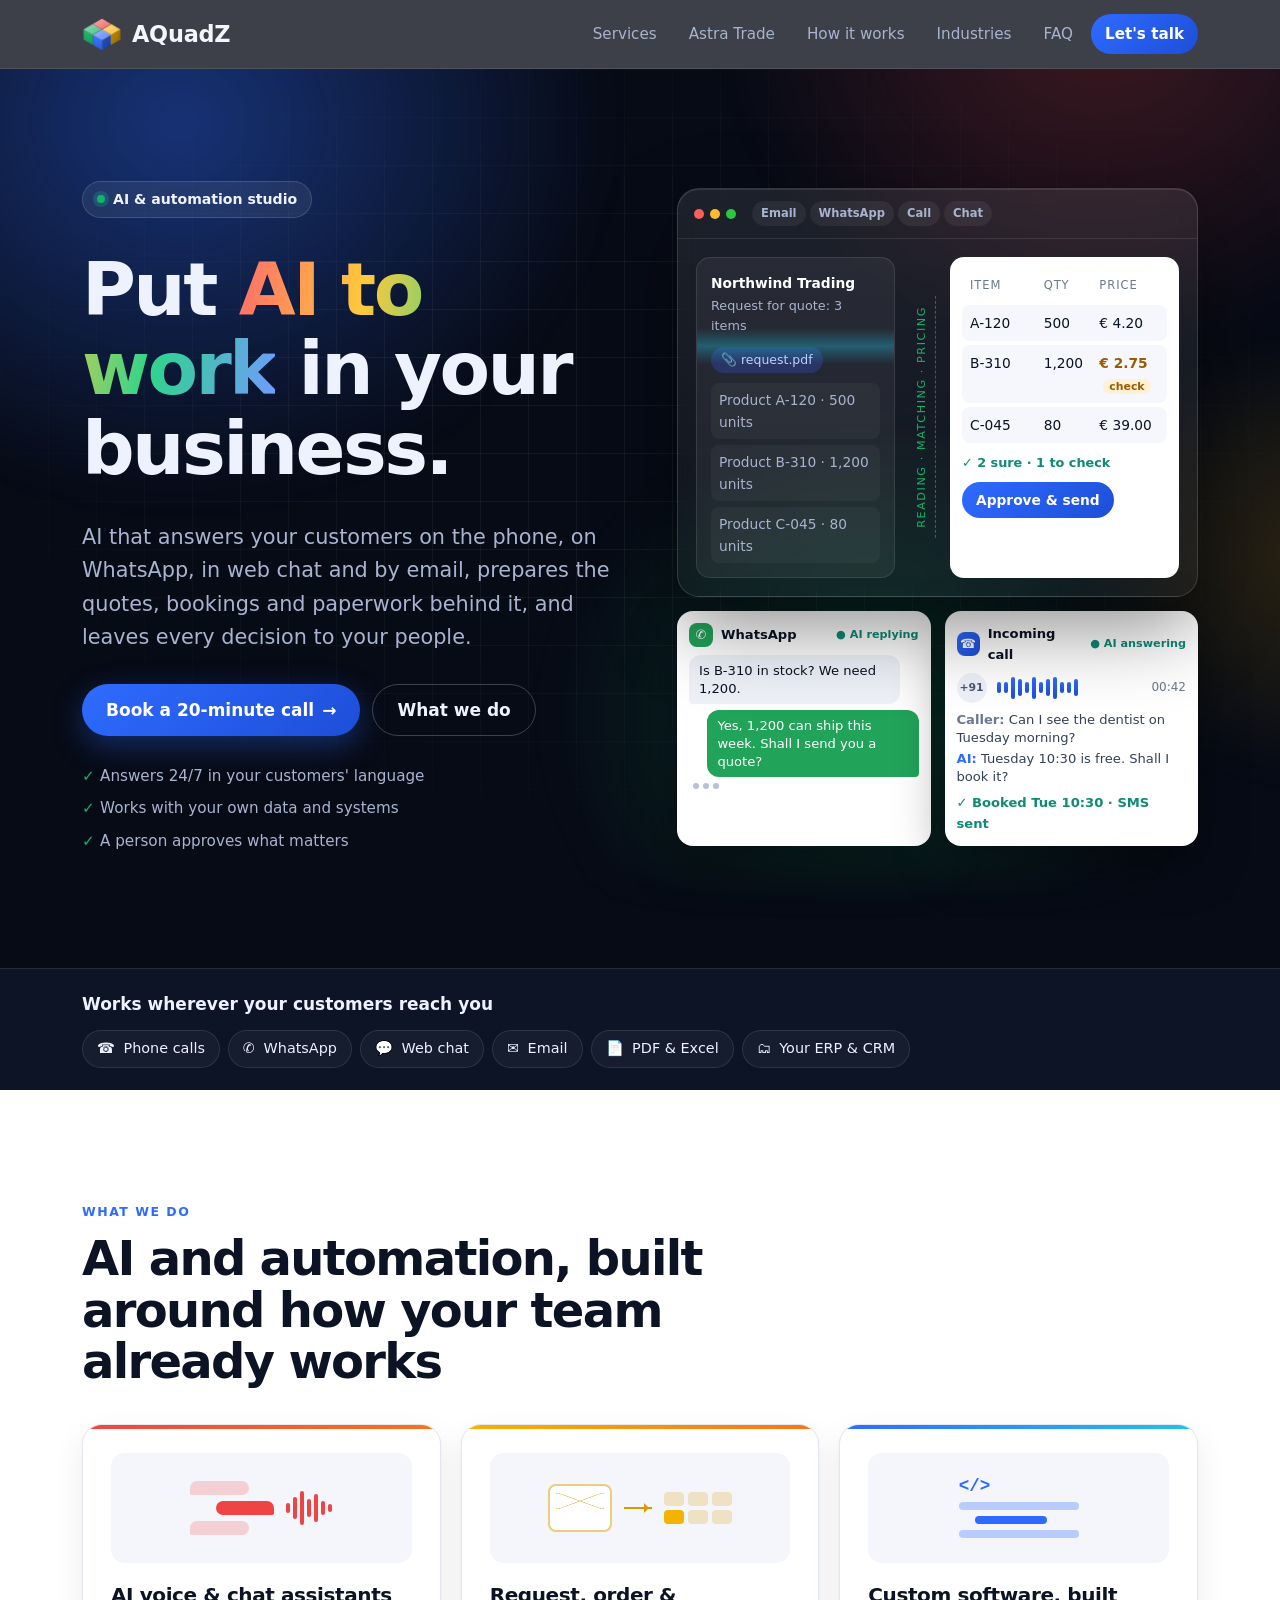
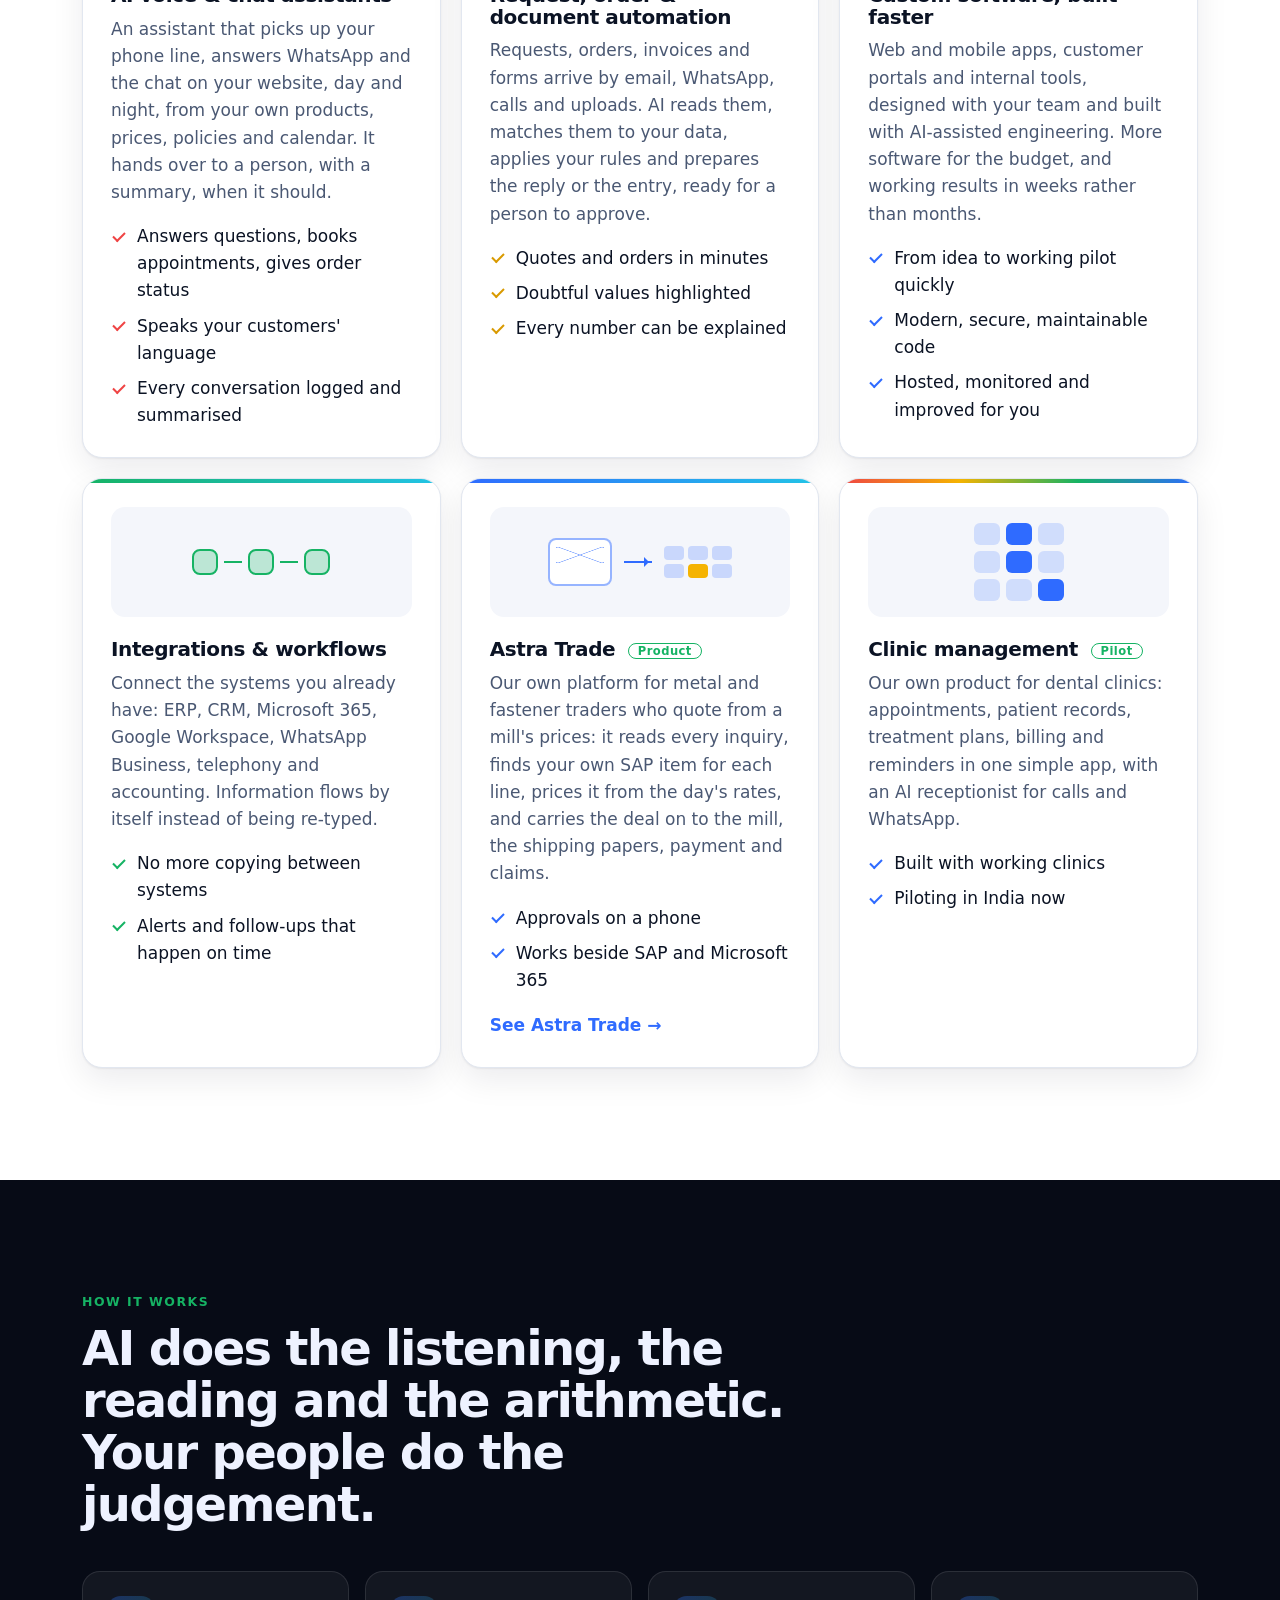
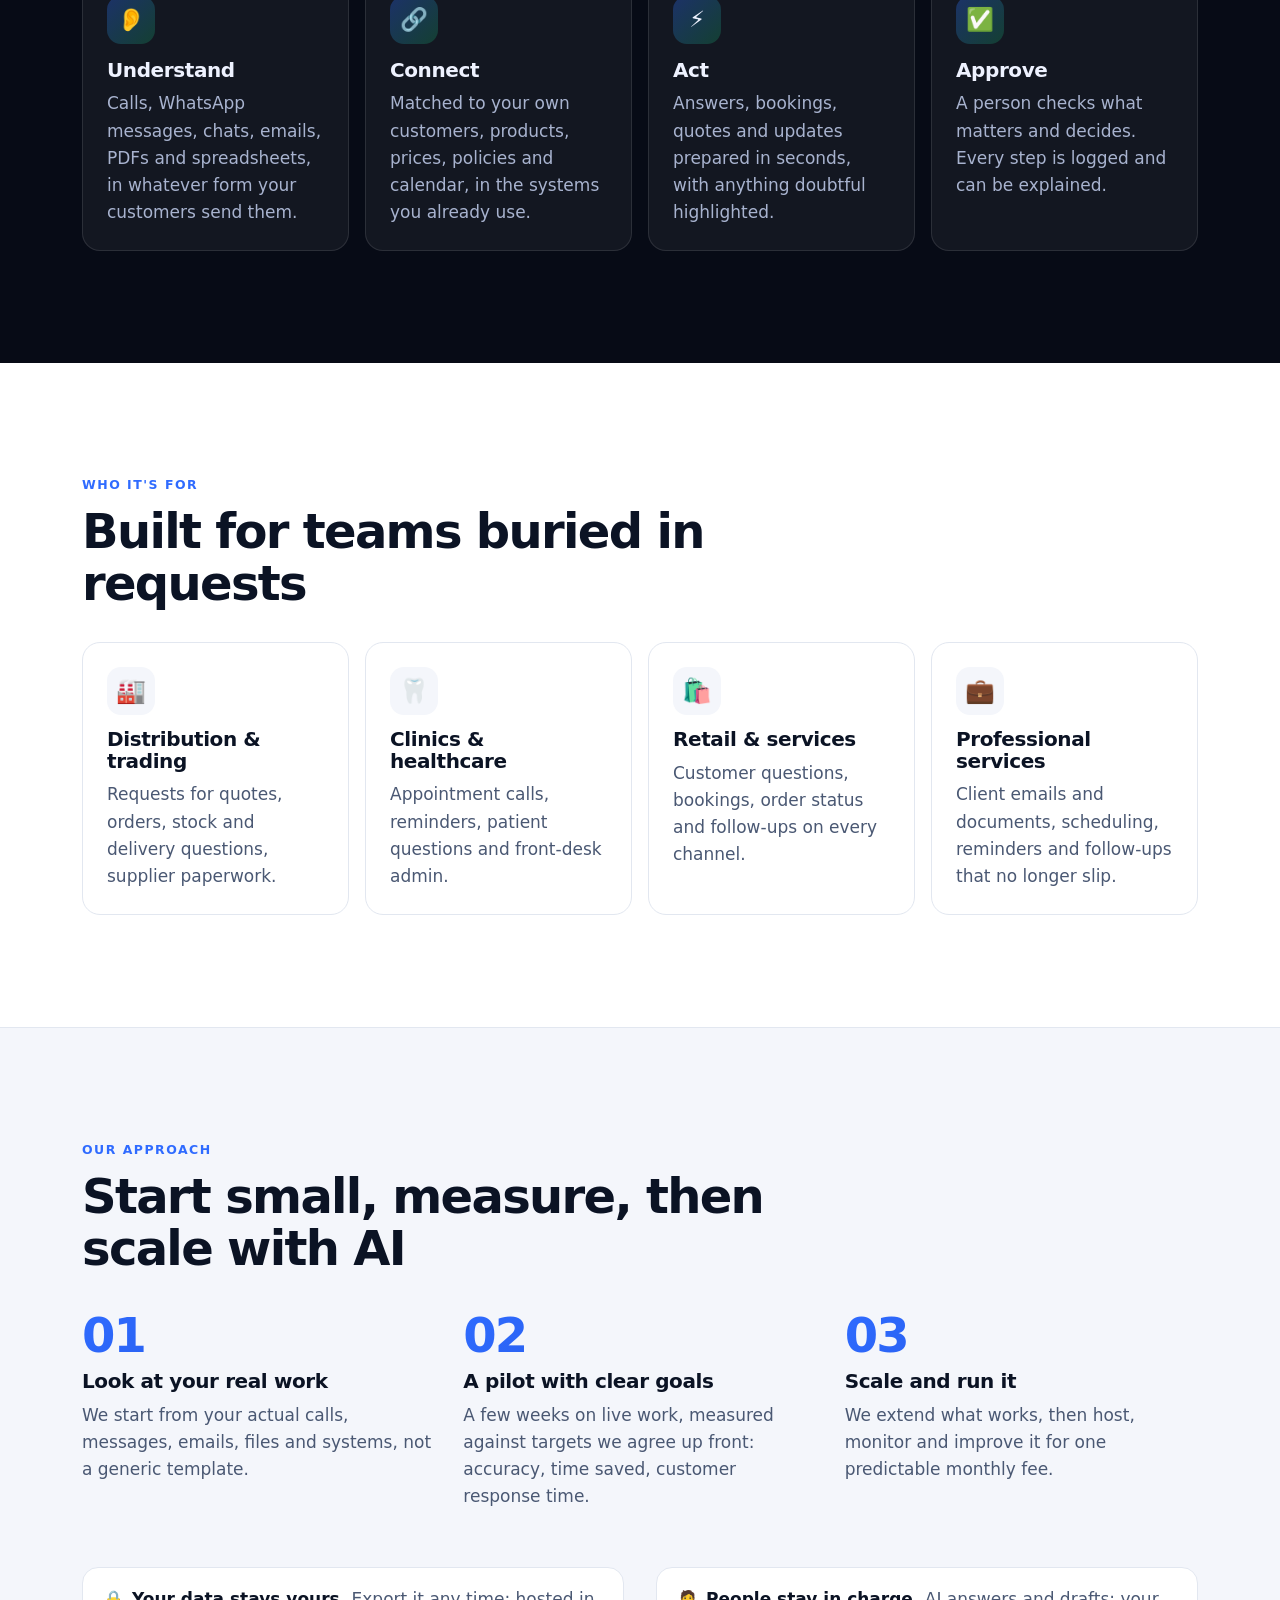
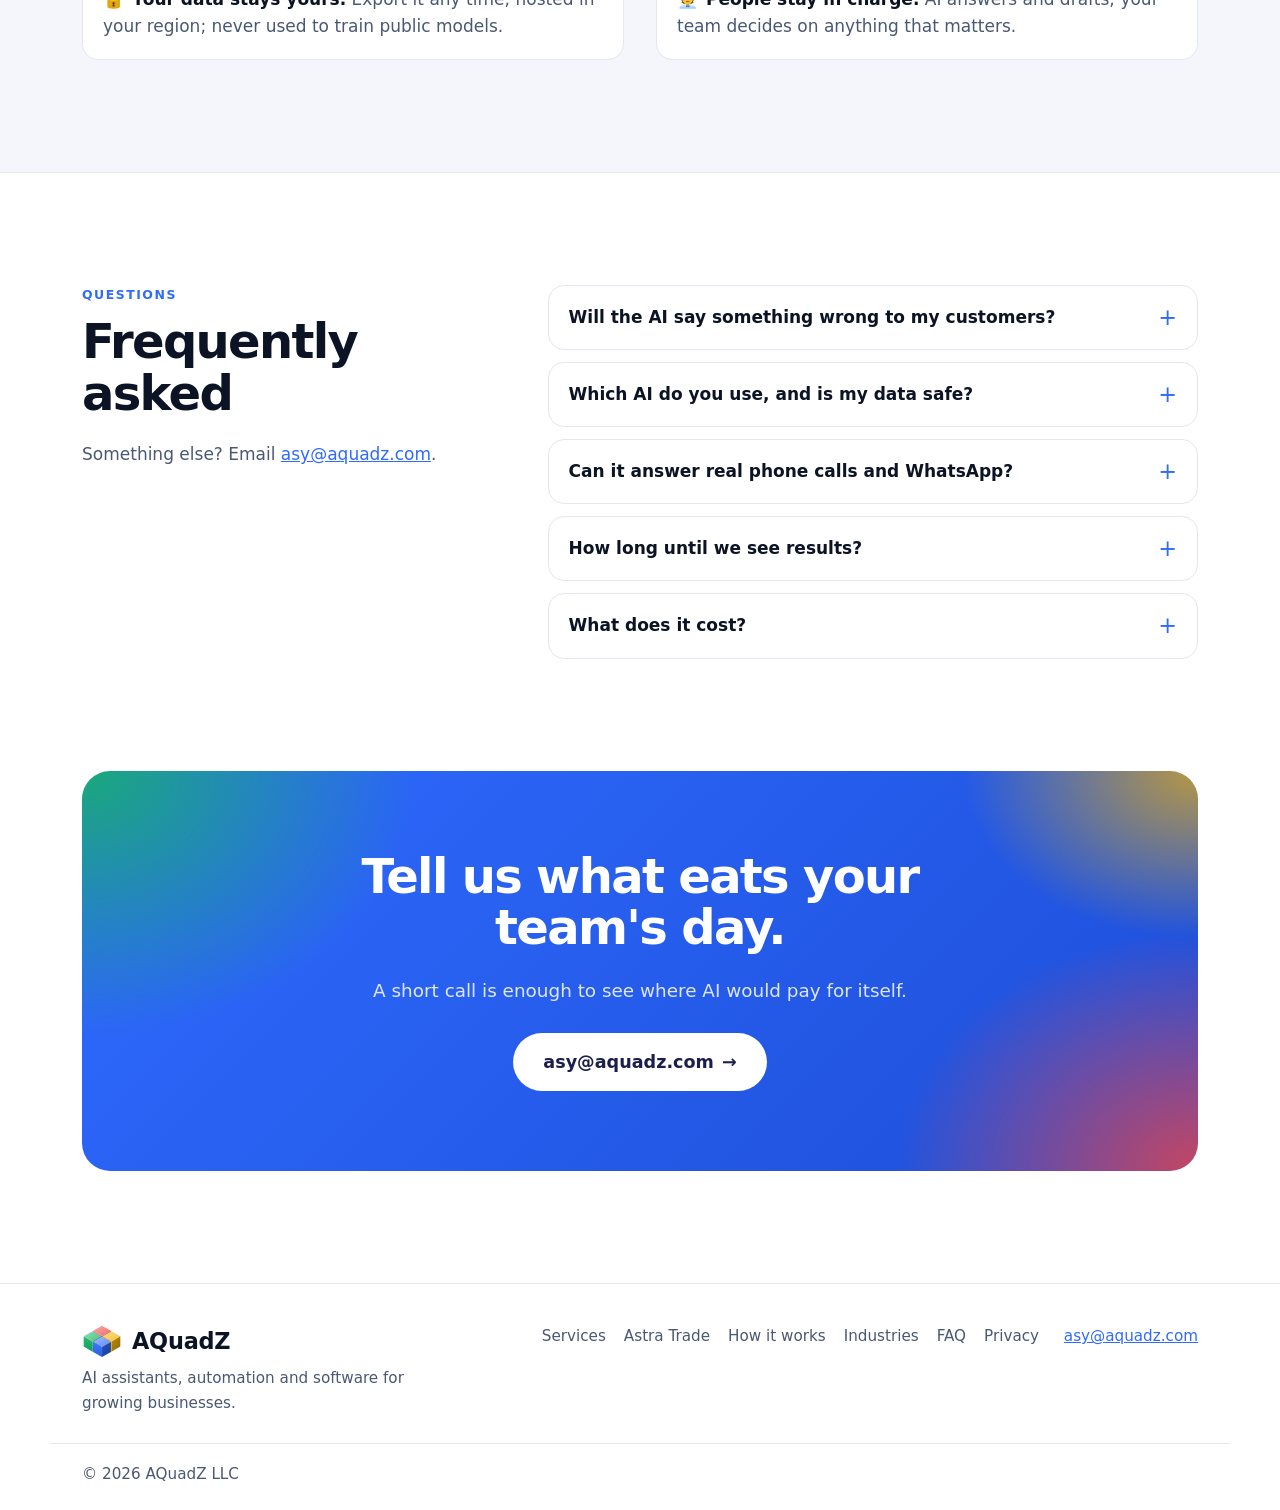
==== commit 631194a2: "Rename the product to Astra Trade Astra becomes a product family; the one for metal and fastener tra" ====
--- a/index.html
+++ b/index.html
@@ -37,7 +37,7 @@
       </a>
       <nav aria-label="Main">
         <a href="#services">Services</a>
-        <a href="astra/">Astra</a>
+        <a href="astra/">Astra Trade</a>
         <a href="#how-it-works">How it works</a>
         <a href="#industries">Industries</a>
         <a href="#faq">FAQ</a>
@@ -194,13 +194,13 @@
             <div class="card-art" aria-hidden="true">
               <div class="mini-mail"></div><div class="mini-arrow"></div><div class="mini-grid"><i></i><i></i><i></i><i></i><i class="hl"></i><i></i></div>
             </div>
-            <h3>Astra for metal and fastener traders <span class="tag">Product</span></h3>
-            <p>Our own platform for traders who quote from a mill's prices: it reads every inquiry, finds your own SAP item for each line, prices it from the day's rates, and carries the deal on to the mill, the shipping papers, payment and claims.</p>
+            <h3>Astra Trade <span class="tag">Product</span></h3>
+            <p>Our own platform for metal and fastener traders who quote from a mill's prices: it reads every inquiry, finds your own SAP item for each line, prices it from the day's rates, and carries the deal on to the mill, the shipping papers, payment and claims.</p>
             <ul class="ticks">
               <li>Approvals on a phone</li>
               <li>Works beside SAP and Microsoft 365</li>
             </ul>
-            <p class="card-link"><a href="astra/">See Astra <span aria-hidden="true">→</span></a></p>
+            <p class="card-link"><a href="astra/">See Astra Trade <span aria-hidden="true">→</span></a></p>
           </article>
           <article class="card c-all">
             <div class="card-art" aria-hidden="true">
@@ -318,7 +318,7 @@
       </div>
       <nav aria-label="Footer">
         <a href="#services">Services</a>
-        <a href="astra/">Astra</a>
+        <a href="astra/">Astra Trade</a>
         <a href="#how-it-works">How it works</a>
         <a href="#industries">Industries</a>
         <a href="#faq">FAQ</a>
--- a/styles.css
+++ b/styles.css
@@ -317,38 +317,63 @@
 .card-link a { text-decoration: none; }
 .card-link a:hover { text-decoration: underline; }
 nav a[aria-current="page"] { color: var(--night-ink); background: rgb(255 255 255 / 8%); }
-.shot { margin: 0; }
-.shot-link { display: block; border-radius: 14px; }
-.shot-link:focus-visible { outline: 3px solid var(--brand-2); outline-offset: 3px; }
-.shot img { display: block; width: 100%; height: auto; border-radius: 14px; border: 1px solid var(--line); background: #f4f6fb; box-shadow: 0 1px 2px rgb(11 19 36 / 6%), 0 18px 48px rgb(11 19 36 / 12%); }
-.shot figcaption { margin-top: 12px; font-size: 0.92rem; color: var(--ink-soft); }
-@media (min-width: 1000px) { .astra-hero .hero-row { grid-template-columns: 0.9fr 1.1fr; } }
-.hero-shots { position: relative; padding: 0 9% 12% 0; }
-.hero-shots .shot-wide img { border-color: rgb(255 255 255 / 14%); box-shadow: 0 30px 80px rgb(0 0 0 / 45%); }
-.hero-shots .shot-phone { position: absolute; right: 0; bottom: 0; width: 27%; }
-.hero-shots .shot-phone img { border-radius: 18px; border: 4px solid #0d1426; box-shadow: 0 24px 60px rgb(0 0 0 / 55%); }
-.astra-intro { color: var(--ink-soft); margin-bottom: 0; }
-.feat { display: grid; gap: 28px; align-items: center; margin-top: 48px; }
-@media (min-width: 960px) {
-  .feat { grid-template-columns: minmax(0, 0.85fr) minmax(0, 1.15fr); gap: 56px; }
-  .feat.flip .feat-copy { order: 2; }
-  .feat .shot-tall { justify-self: center; }
-}
-.feat .shot-tall { max-width: 270px; }
-.feat .shot-tall img { border-radius: 22px; border: 5px solid #0d1426; }
-.feat-steps { list-style: none; padding: 0; margin: 0; display: grid; gap: 26px; counter-reset: fs; }
-.feat-steps[start="4"] { counter-reset: fs 3; } .feat-steps[start="5"] { counter-reset: fs 4; }
-.feat-steps li { position: relative; padding-left: 58px; counter-increment: fs; }
-.feat-steps li::before { content: counter(fs); position: absolute; left: 0; top: -2px; display: grid; place-items: center; width: 40px; height: 40px; border-radius: 12px; font-weight: 800; color: #fff; background: linear-gradient(135deg, var(--brand), var(--brand-3)); }
-.feat-steps h3 { margin-bottom: 0.35em; }
-.feat-steps p { color: var(--ink-soft); margin: 0; }
-.chain { list-style: none; padding: 0; margin: 28px 0 0; display: flex; flex-wrap: wrap; gap: 8px; counter-reset: ch; }
-.chain li { counter-increment: ch; padding: 8px 14px; border-radius: 999px; border: 1px solid var(--night-line); background: rgb(255 255 255 / 5%); color: var(--night-ink); font-size: 0.92rem; }
-.chain li::before { content: counter(ch); display: inline-grid; place-items: center; width: 20px; height: 20px; margin-right: 8px; border-radius: 50%; font-size: 0.72rem; font-weight: 800; background: rgb(47 107 255 / 55%); }
-.feat.on-night .feat-copy p { color: var(--night-soft); }
-.feat.on-night .shot img { border-color: var(--night-line); box-shadow: 0 30px 80px rgb(0 0 0 / 45%); }
-.astra-ticks { --c1: var(--brand); margin-top: 18px; }
+.centered { text-align: center; max-width: 24ch; margin-inline: auto; }
+.centered-lead { text-align: center; max-width: 60ch; margin: 0 auto; color: var(--ink-soft); font-size: clamp(1.05rem, 1.6vw, 1.2rem); }
+
+/* close-ups: a cropped piece of the screen on a soft card, with labels */
+.closeup { position: relative; margin: 0; padding: clamp(14px, 3vw, 28px); border-radius: 24px; background: linear-gradient(160deg, var(--brand-soft), var(--bg-tint)); }
+.closeup img { display: block; width: 100%; height: auto; border-radius: 12px; background: #fff; border: 1px solid #e2e7f0; box-shadow: 0 1px 2px rgb(11 19 36 / 6%), 0 16px 40px rgb(11 19 36 / 12%); }
+.callout { position: absolute; z-index: 1; display: inline-flex; align-items: center; gap: 6px; max-width: calc(100% - 24px); padding: 6px 12px; border-radius: 999px; background: #fff; color: #1d4ed8; border: 1px solid #cfdcff; font-size: 0.82rem; font-weight: 650; line-height: 1.3; box-shadow: 0 6px 18px rgb(11 19 36 / 14%); }
+.c-tl { top: 0; left: 12px; transform: translateY(-40%); }
+.c-tr { top: 0; right: 12px; transform: translateY(-40%); }
+.c-br { bottom: 0; right: 12px; transform: translateY(40%); }
+.c-bl { bottom: 0; left: 12px; transform: translateY(40%); }
+.closeup-hero { background: linear-gradient(160deg, rgb(91 140 255 / 22%), rgb(22 179 100 / 12%)); border: 1px solid rgb(255 255 255 / 10%); }
+.closeup-hero img { border-color: transparent; box-shadow: 0 30px 80px rgb(0 0 0 / 45%); }
+@media (min-width: 1000px) { .astra-hero .hero-row { grid-template-columns: 0.82fr 1.18fr; gap: 56px; } }
+.closeup-wide { margin-top: 44px; }
+
+/* who it's for: four short columns */
+.who-row { display: grid; gap: 20px 28px; grid-template-columns: repeat(auto-fit, minmax(200px, 1fr)); margin-top: 40px; }
+.who-row > div { border-top: 3px solid var(--brand); padding-top: 14px; }
+.who-row h3 { font-size: 1.1rem; margin-bottom: 0.3em; }
+.who-row p { margin: 0; color: var(--ink-soft); }
+
+/* step switcher */
+.switcher { display: grid; gap: 28px; margin-top: 44px; align-items: center; }
+@media (min-width: 960px) { .switcher { grid-template-columns: minmax(0, 0.8fr) minmax(0, 1.2fr); gap: 56px; } }
+.sw-steps { list-style: none; padding: 0; margin: 0; display: grid; gap: 4px; }
+.sw-step { border-left: 3px solid var(--line); padding: 4px 0 4px 18px; transition: border-color .2s; }
+.sw-step.is-on { border-left-color: var(--brand); }
+.sw-head { all: unset; box-sizing: border-box; display: flex; align-items: center; gap: 12px; width: 100%; padding: 10px 0; cursor: pointer; font-size: 1.15rem; font-weight: 700; letter-spacing: -0.01em; color: var(--ink-soft); }
+.sw-head:hover, .sw-step.is-on .sw-head { color: var(--ink); }
+.sw-head:focus-visible { outline: 3px solid var(--brand-2); outline-offset: 2px; border-radius: 8px; }
+.sw-num { display: grid; place-items: center; flex: none; width: 30px; height: 30px; border-radius: 10px; font-size: 0.9rem; font-weight: 800; color: var(--brand); background: var(--brand-soft); }
+.sw-step.is-on .sw-num { color: #fff; background: linear-gradient(135deg, var(--brand), var(--brand-3)); }
+.sw-body p { margin: 0 0 10px 42px; color: var(--ink-soft); }
+.sw-stage { display: grid; }
+.sw-pic { grid-area: 1 / 1; }
+.sw-pic img { width: auto; max-width: 100%; max-height: 500px; margin-inline: auto; }
+.sw-phone { justify-self: stretch; }
+/* with the script: one step open, one picture shown */
+.js .sw-step:not(.is-on) .sw-body { display: none; }
+.js .sw-pic { visibility: hidden; opacity: 0; transition: opacity .25s ease; }
+.js .sw-pic.is-on { visibility: visible; opacity: 1; }
+.js .sw-stage { align-items: center; }
+/* without it: every step and picture, one after another */
+html:not(.js) .sw-pic { grid-area: auto; margin-bottom: 28px; }
+
+.chain { list-style: none; padding: 0; margin: 28px auto 0; display: flex; flex-wrap: wrap; justify-content: center; gap: 8px; counter-reset: ch; }
+.chain li { counter-increment: ch; padding: 8px 14px; border-radius: 999px; border: 1px solid var(--line); background: var(--surface); font-size: 0.92rem; }
+.chain li::before { content: counter(ch); display: inline-grid; place-items: center; width: 20px; height: 20px; margin-right: 8px; border-radius: 50%; font-size: 0.72rem; font-weight: 800; color: #fff; background: var(--brand); }
+
+.trust { display: grid; gap: 32px; align-items: center; }
+@media (min-width: 900px) { .trust { grid-template-columns: 1.3fr 0.7fr; gap: 64px; } }
+.astra-ticks { --c1: var(--brand); margin-top: 18px; gap: 12px; }
 .astra-ticks li { color: var(--ink-soft); }
+.astra-ticks strong { color: var(--ink); }
+.trust-art { display: grid; place-items: center; gap: 12px; padding: 40px 24px; border-radius: 24px; background: linear-gradient(160deg, var(--brand-soft), var(--bg-tint)); text-align: center; }
+.trust-art p { margin: 0; font-weight: 700; color: var(--ink-soft); }
 .cta-note { margin: 22px 0 0 !important; font-size: 0.9rem !important; color: rgb(255 255 255 / 75%) !important; }
 
 /* Footer */
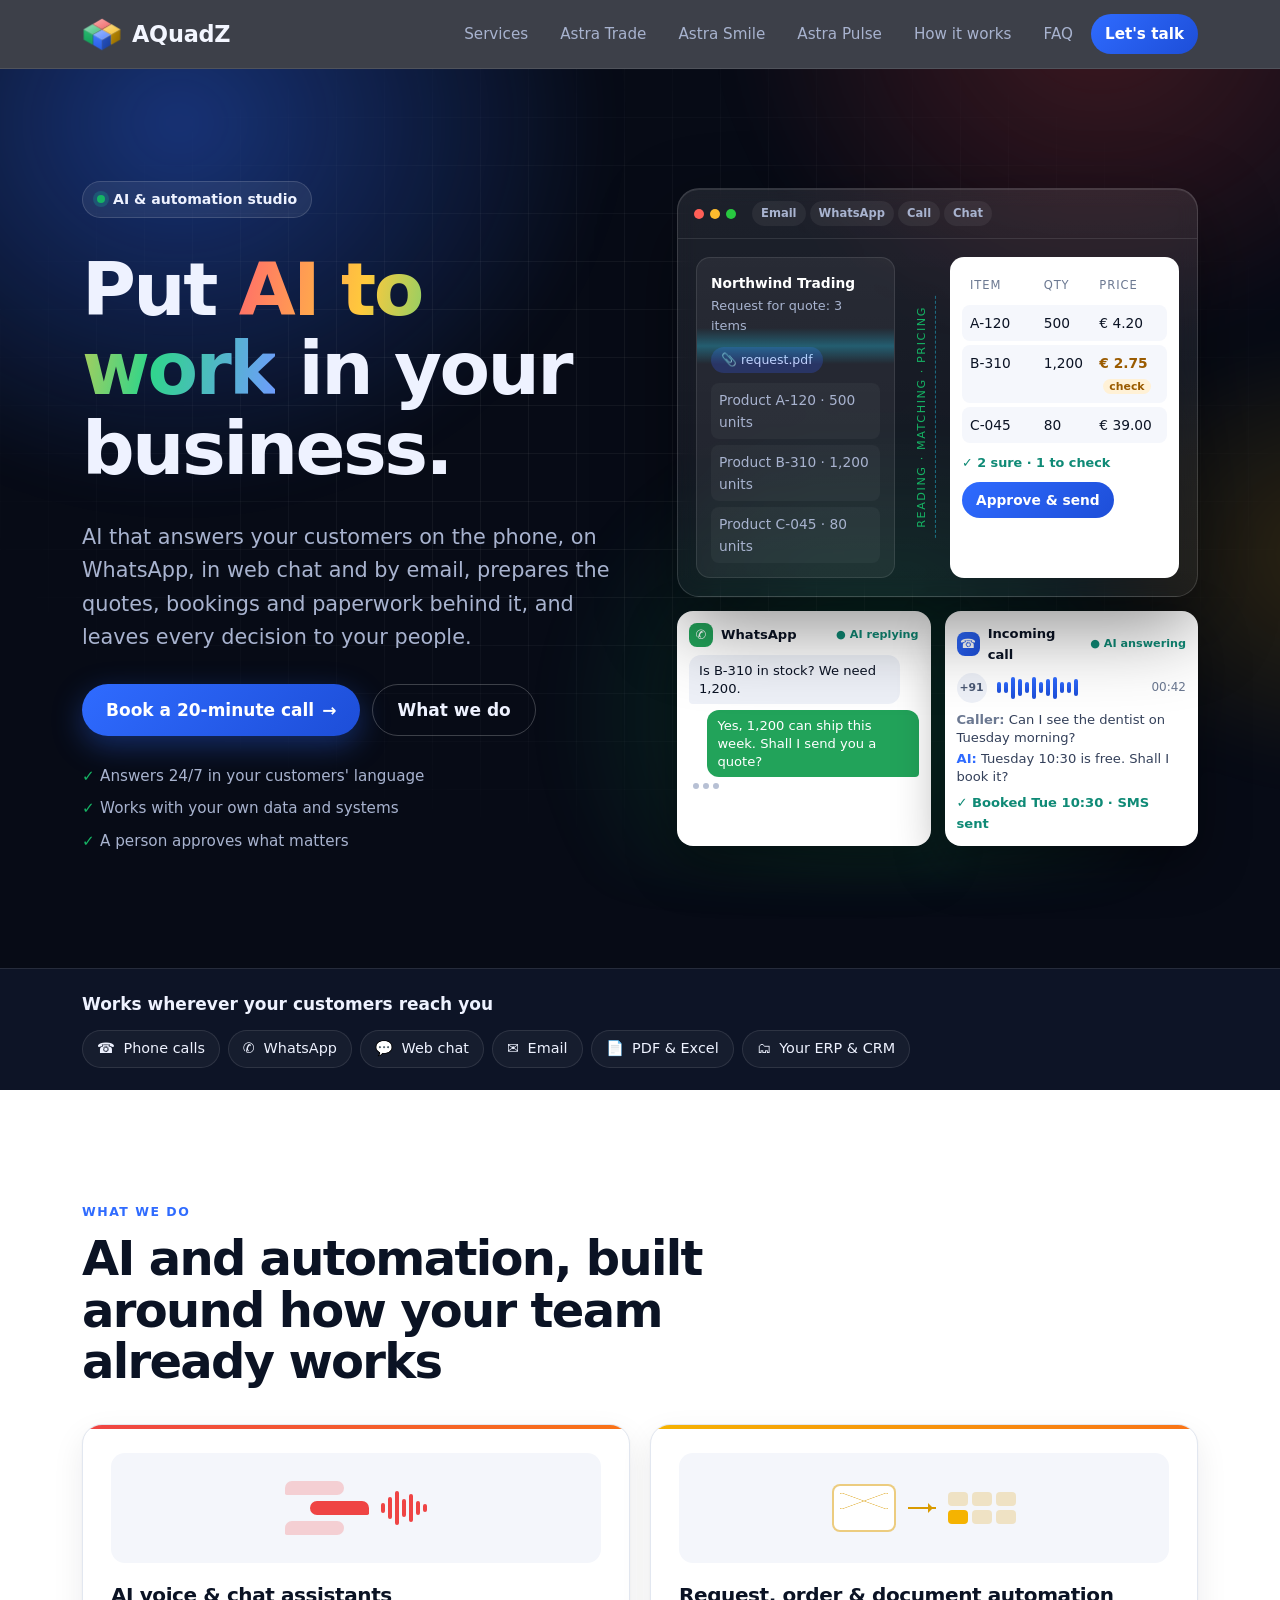
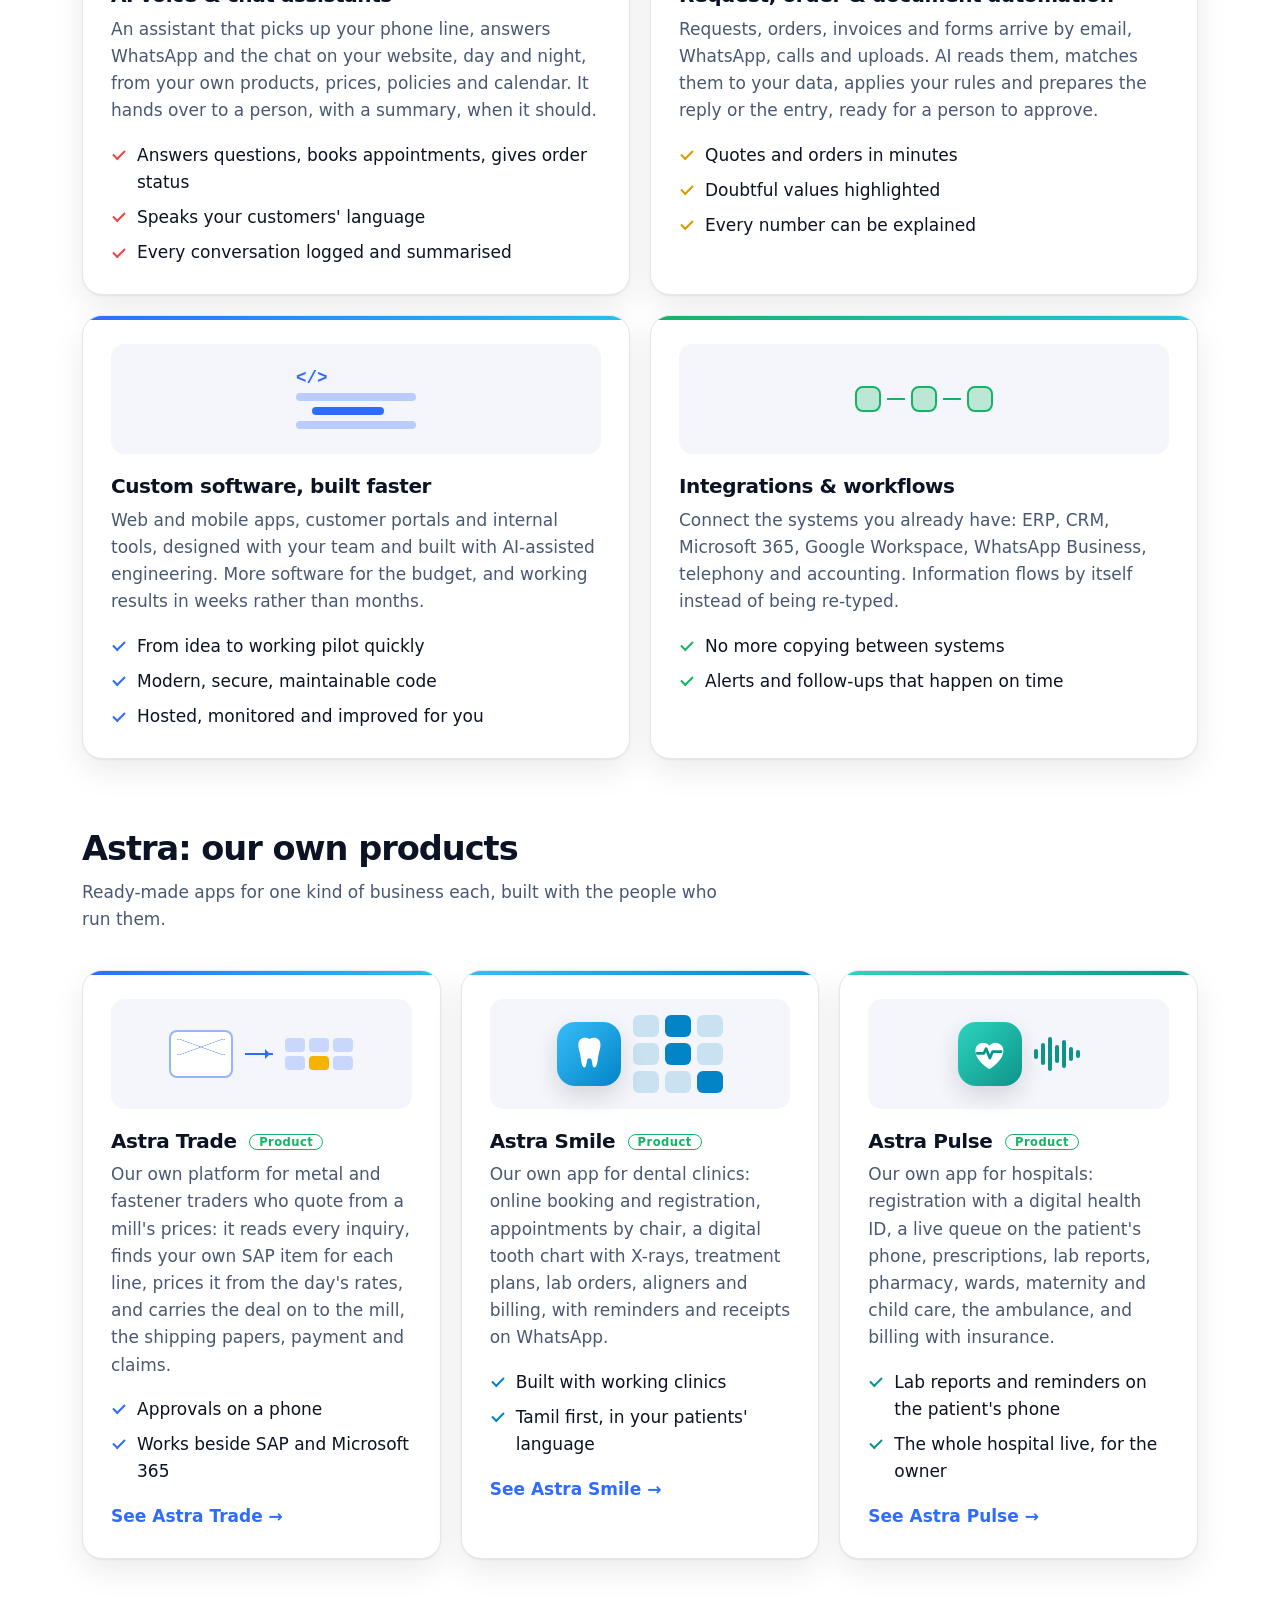
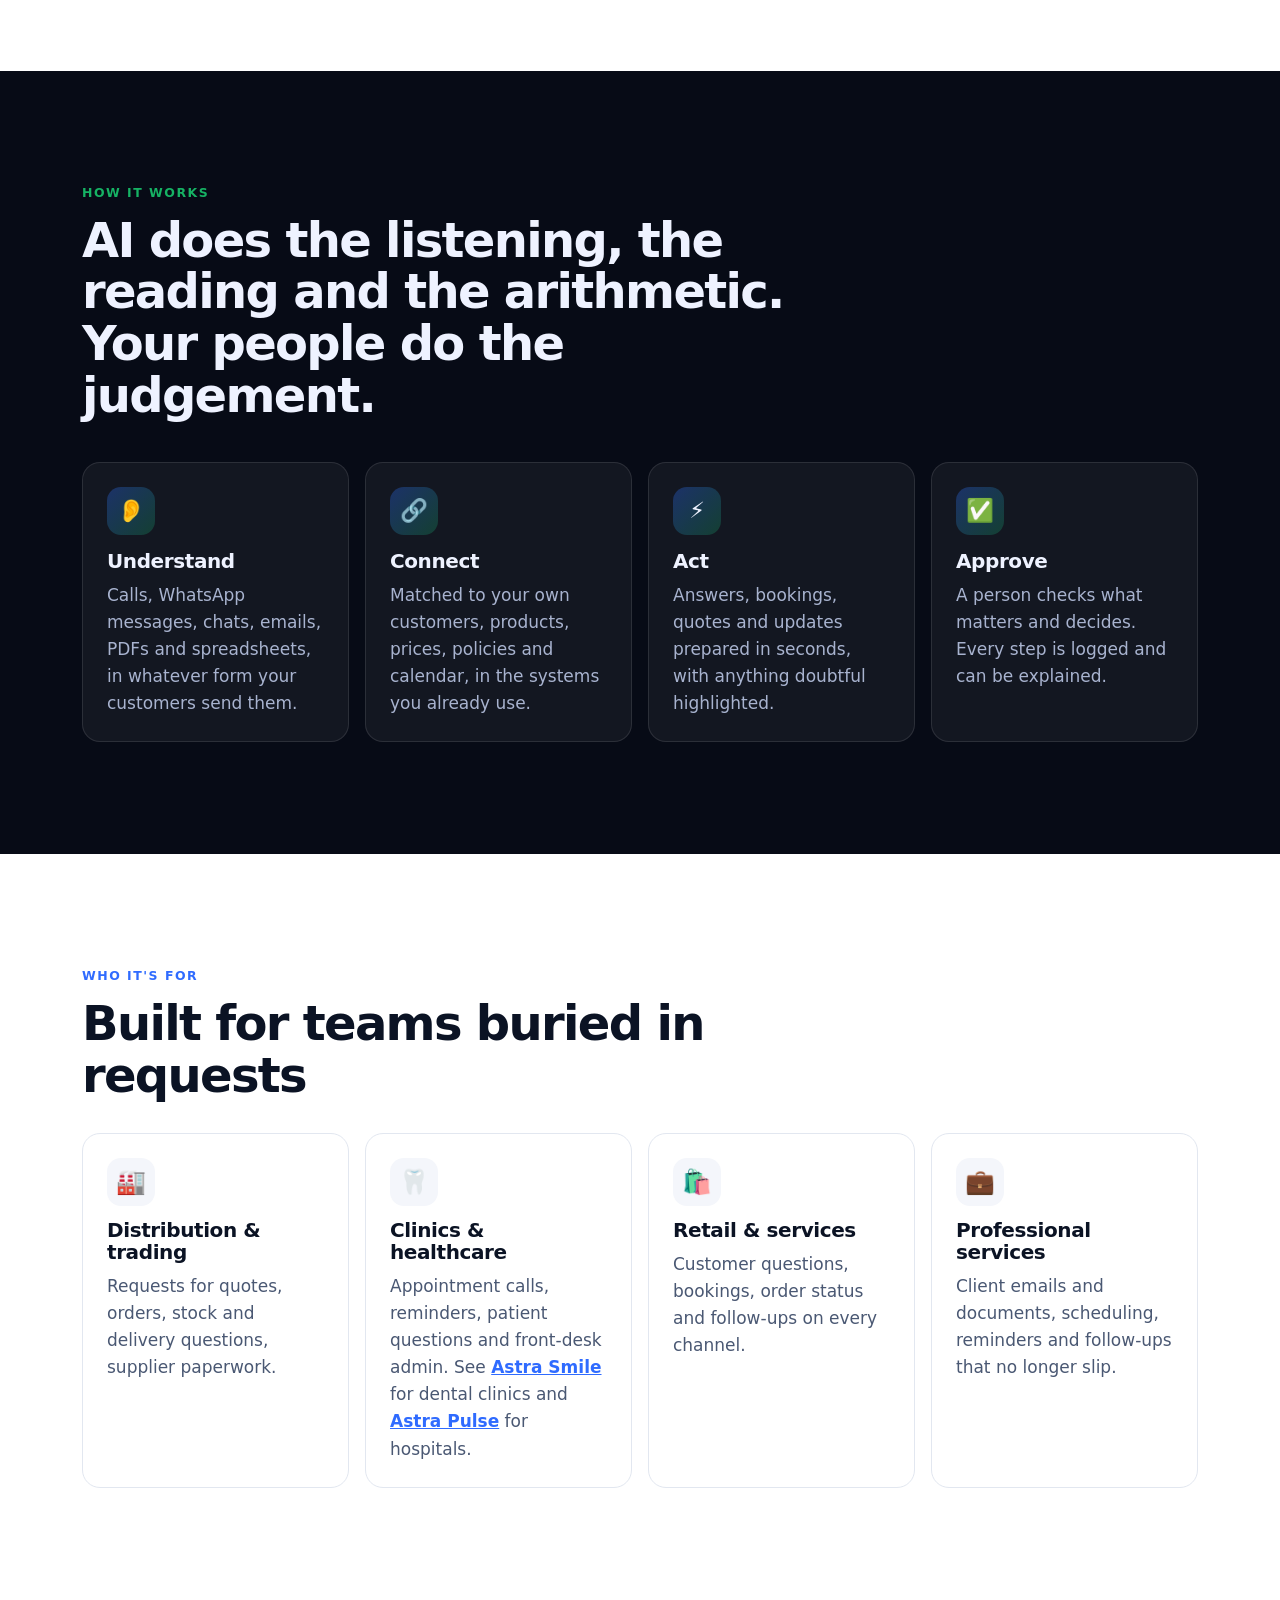
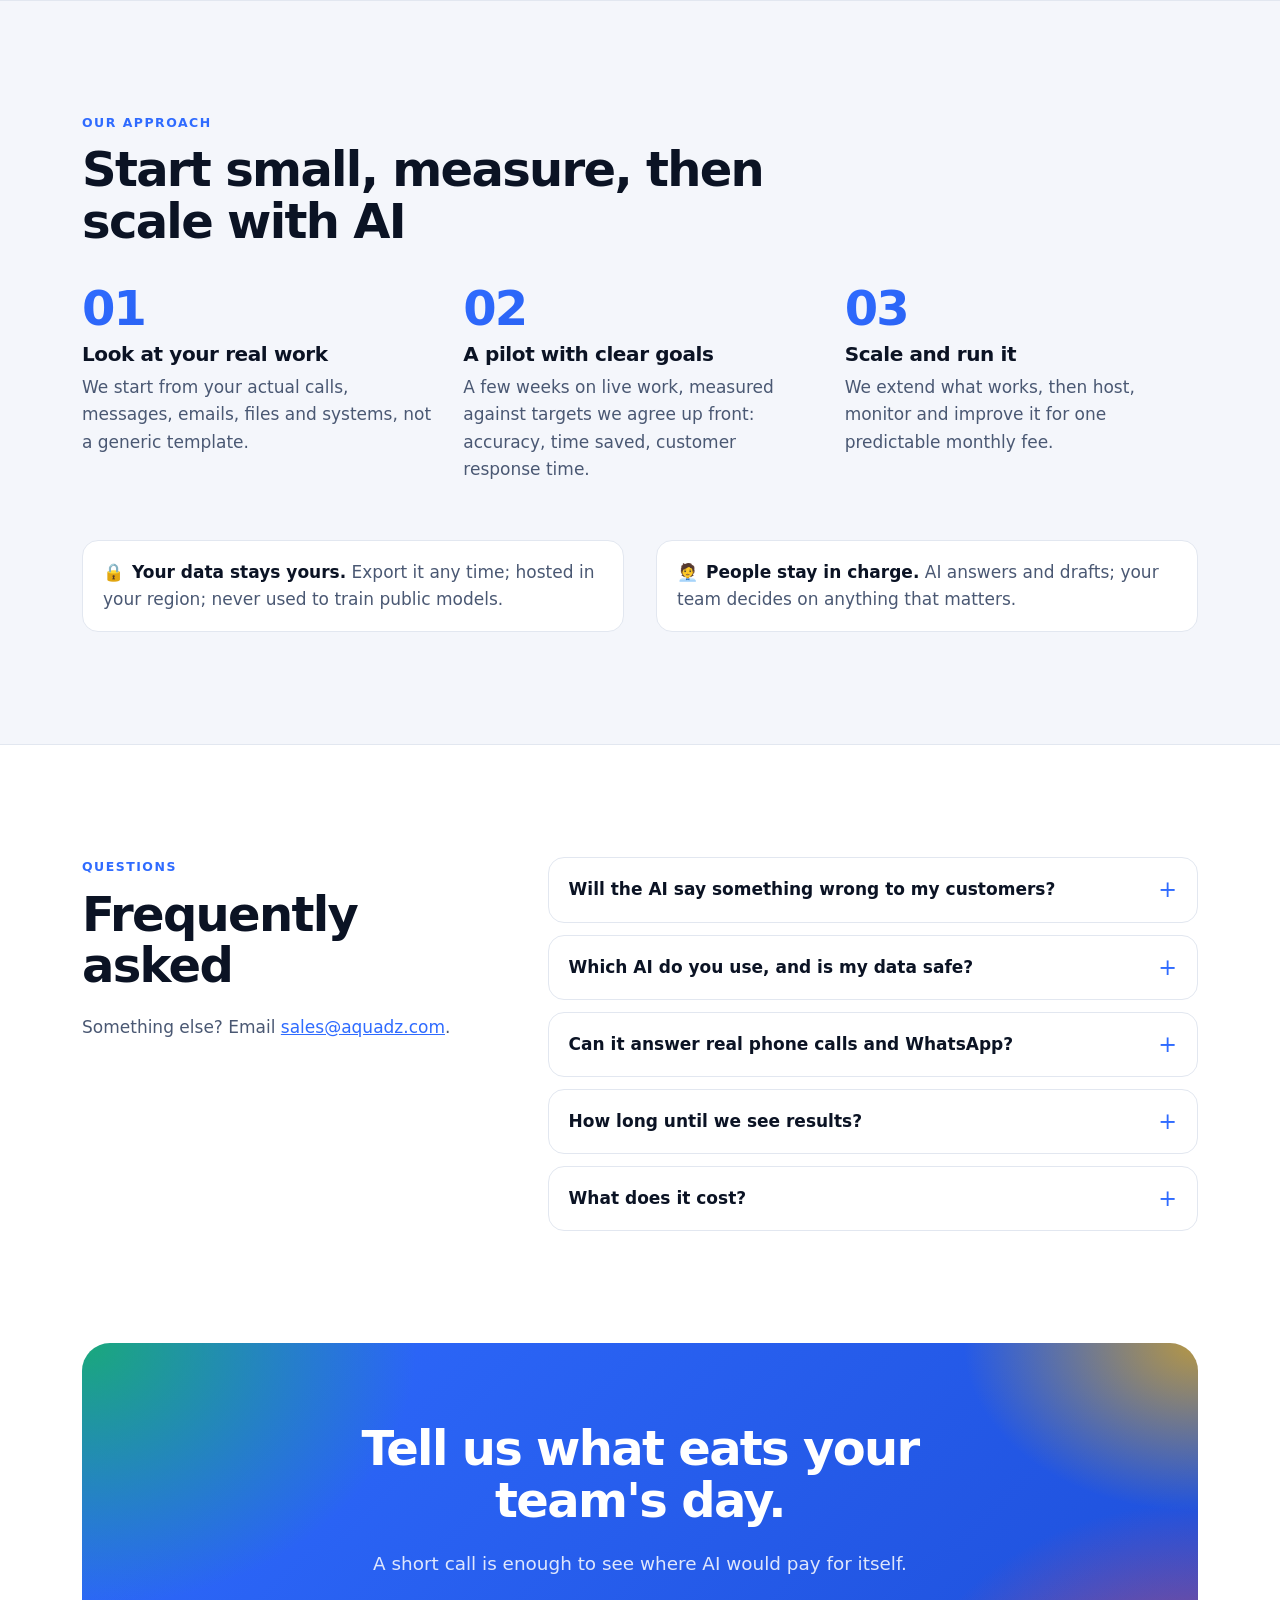
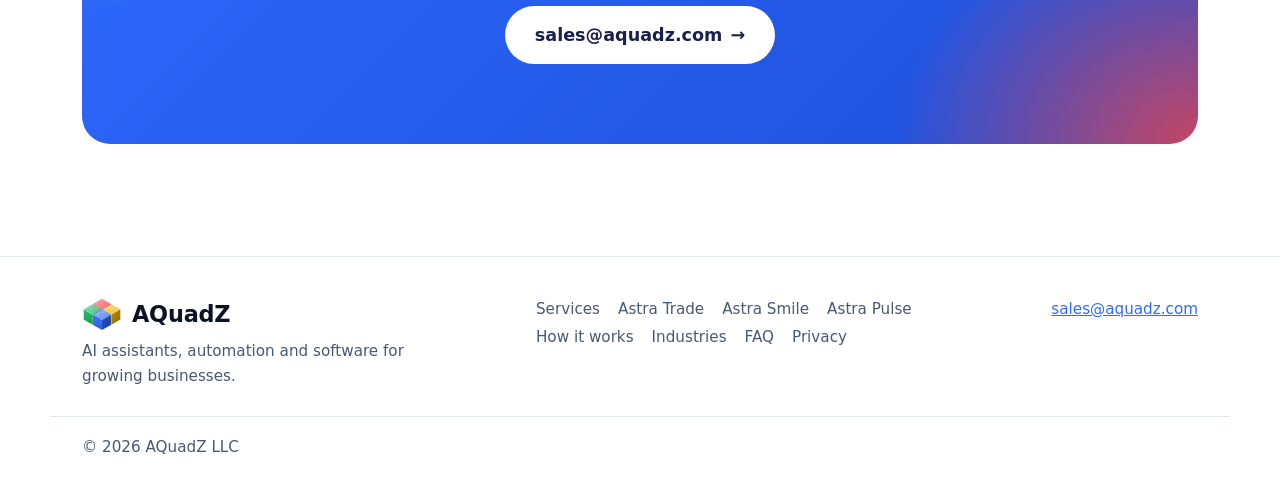
==== commit 24269461: "Add Astra Smile and Astra Pulse product pages Two new product pages built on the Astra Trade page's " ====
--- a/index.html
+++ b/index.html
@@ -21,7 +21,7 @@
     "name": "AQuadZ LLC",
     "url": "https://aquadz.com/",
     "logo": "https://aquadz.com/favicon.svg",
-    "email": "asy@aquadz.com",
+    "email": "sales@aquadz.com",
     "description": "AI assistants, document and email automation and custom software for growing businesses."
   }
   </script>
@@ -36,11 +36,12 @@
         <span class="wordmark"><b class="wm-a">A</b>Quad<b class="wm-z">Z</b></span>
       </a>
       <nav aria-label="Main">
-        <a href="#services">Services</a>
+        <a class="nav-sub" href="#services">Services</a>
         <a href="astra/">Astra Trade</a>
-        <a href="#how-it-works">How it works</a>
-        <a href="#industries">Industries</a>
-        <a href="#faq">FAQ</a>
+        <a href="astra-smile/">Astra Smile</a>
+        <a href="astra-pulse/">Astra Pulse</a>
+        <a class="nav-sub" href="#how-it-works">How it works</a>
+        <a class="nav-sub" href="#faq">FAQ</a>
         <a class="nav-cta" href="#contact">Let's talk</a>
       </nav>
     </div>
@@ -141,7 +142,7 @@
       <div class="wrap">
         <p class="eyebrow">What we do</p>
         <h2 class="section-title">AI and automation, built around how your team already works</h2>
-        <div class="cards">
+        <div class="cards cards-2x2">
           <article class="card c-red">
             <div class="card-art" aria-hidden="true">
               <div class="mini-chat"><i></i><i class="me"></i><i></i></div>
@@ -190,6 +191,11 @@
               <li>Alerts and follow-ups that happen on time</li>
             </ul>
           </article>
+        </div>
+
+        <h3 class="products-title" id="products">Astra: our own products</h3>
+        <p class="products-lead">Ready-made apps for one kind of business each, built with the people who run them.</p>
+        <div class="cards">
           <article class="card c-blue">
             <div class="card-art" aria-hidden="true">
               <div class="mini-mail"></div><div class="mini-arrow"></div><div class="mini-grid"><i></i><i></i><i></i><i></i><i class="hl"></i><i></i></div>
@@ -202,16 +208,31 @@
             </ul>
             <p class="card-link"><a href="astra/">See Astra Trade <span aria-hidden="true">→</span></a></p>
           </article>
-          <article class="card c-all">
-            <div class="card-art" aria-hidden="true">
+          <article class="card c-sky">
+            <div class="card-art" aria-hidden="true">
+              <span class="pmark pmark-lg m-smile"><svg viewBox="0 0 48 48"><g transform="translate(3.6 3.4) scale(1.7)"><path d="M12 3c-1.8-1-4.3-1.2-5.8.3C4.4 5.1 5 8.6 5.8 11c.6 1.8.7 3.8 1 5.6.3 2 .8 4.4 2 4.4s1.3-2.3 1.6-3.9c.2-1.2.6-1.9 1.6-1.9s1.4.7 1.6 1.9c.3 1.6.4 3.9 1.6 3.9s1.7-2.4 2-4.4c.3-1.8.4-3.8 1-5.6.8-2.4 1.4-5.9-.4-7.7C16.3 1.8 13.8 2 12 3z" fill="#fff"/></g></svg></span>
               <div class="mini-cal"><i></i><i class="on"></i><i></i><i></i><i class="on"></i><i></i><i></i><i></i><i class="on"></i></div>
             </div>
-            <h3>Clinic management <span class="tag">Pilot</span></h3>
-            <p>Our own product for dental clinics: appointments, patient records, treatment plans, billing and reminders in one simple app, with an AI receptionist for calls and WhatsApp.</p>
+            <h3>Astra Smile <span class="tag">Product</span></h3>
+            <p>Our own app for dental clinics: online booking and registration, appointments by chair, a digital tooth chart with X-rays, treatment plans, lab orders, aligners and billing, with reminders and receipts on WhatsApp.</p>
             <ul class="ticks">
               <li>Built with working clinics</li>
-              <li>Piloting in India now</li>
-            </ul>
+              <li>Tamil first, in your patients' language</li>
+            </ul>
+            <p class="card-link"><a href="astra-smile/">See Astra Smile <span aria-hidden="true">→</span></a></p>
+          </article>
+          <article class="card c-teal">
+            <div class="card-art" aria-hidden="true">
+              <span class="pmark pmark-lg m-pulse"><svg viewBox="0 0 48 48"><path d="M24 41s-15-8.6-15-20a8.5 8.5 0 0 1 15-5.4A8.5 8.5 0 0 1 39 21c0 11.4-15 20-15 20z" fill="#fff"/><path d="M11 24h7l2.5-5 4 10 3-7h9" fill="none" stroke="#0d9488" stroke-width="3" stroke-linecap="round" stroke-linejoin="round"/></svg></span>
+              <div class="mini-wave"><b></b><b></b><b></b><b></b><b></b><b></b><b></b></div>
+            </div>
+            <h3>Astra Pulse <span class="tag">Product</span></h3>
+            <p>Our own app for hospitals: registration with a digital health ID, a live queue on the patient's phone, prescriptions, lab reports, pharmacy, wards, maternity and child care, the ambulance, and billing with insurance.</p>
+            <ul class="ticks">
+              <li>Lab reports and reminders on the patient's phone</li>
+              <li>The whole hospital live, for the owner</li>
+            </ul>
+            <p class="card-link"><a href="astra-pulse/">See Astra Pulse <span aria-hidden="true">→</span></a></p>
           </article>
         </div>
       </div>
@@ -238,7 +259,7 @@
         <h2 class="section-title">Built for teams buried in requests</h2>
         <div class="inds">
           <article class="ind"><span class="ind-ico" aria-hidden="true">🏭</span><h3>Distribution &amp; trading</h3><p>Requests for quotes, orders, stock and delivery questions, supplier paperwork.</p></article>
-          <article class="ind"><span class="ind-ico" aria-hidden="true">🦷</span><h3>Clinics &amp; healthcare</h3><p>Appointment calls, reminders, patient questions and front-desk admin.</p></article>
+          <article class="ind"><span class="ind-ico" aria-hidden="true">🦷</span><h3>Clinics &amp; healthcare</h3><p>Appointment calls, reminders, patient questions and front-desk admin. See <a href="astra-smile/">Astra Smile</a> for dental clinics and <a href="astra-pulse/">Astra Pulse</a> for hospitals.</p></article>
           <article class="ind"><span class="ind-ico" aria-hidden="true">🛍️</span><h3>Retail &amp; services</h3><p>Customer questions, bookings, order status and follow-ups on every channel.</p></article>
           <article class="ind"><span class="ind-ico" aria-hidden="true">💼</span><h3>Professional services</h3><p>Client emails and documents, scheduling, reminders and follow-ups that no longer slip.</p></article>
         </div>
@@ -268,7 +289,7 @@
         <div>
           <p class="eyebrow">Questions</p>
           <h2 class="section-title">Frequently asked</h2>
-          <p class="faq-note">Something else? Email <a href="mailto:asy@aquadz.com">asy@aquadz.com</a>.</p>
+          <p class="faq-note">Something else? Email <a href="mailto:sales@aquadz.com">sales@aquadz.com</a>.</p>
         </div>
         <div class="faq">
           <details>
@@ -301,7 +322,7 @@
         <div class="cta-card">
           <h2>Tell us what eats your team's day.</h2>
           <p>A short call is enough to see where AI would pay for itself.</p>
-          <a class="btn btn-light btn-large" href="mailto:asy@aquadz.com?subject=Hello%20AQuadZ">asy@aquadz.com <span aria-hidden="true">→</span></a>
+          <a class="btn btn-light btn-large" href="mailto:sales@aquadz.com?subject=Hello%20AQuadZ">sales@aquadz.com <span aria-hidden="true">→</span></a>
         </div>
       </div>
     </section>
@@ -319,12 +340,14 @@
       <nav aria-label="Footer">
         <a href="#services">Services</a>
         <a href="astra/">Astra Trade</a>
+        <a href="astra-smile/">Astra Smile</a>
+        <a href="astra-pulse/">Astra Pulse</a>
         <a href="#how-it-works">How it works</a>
         <a href="#industries">Industries</a>
         <a href="#faq">FAQ</a>
         <a href="privacy.html">Privacy</a>
       </nav>
-      <p><a href="mailto:asy@aquadz.com">asy@aquadz.com</a></p>
+      <p><a href="mailto:sales@aquadz.com">sales@aquadz.com</a></p>
     </div>
     <div class="wrap footer-bottom"><p>© 2026 AQuadZ LLC</p></div>
   </footer>
--- a/styles.css
+++ b/styles.css
@@ -376,6 +376,61 @@
 .trust-art p { margin: 0; font-weight: 700; color: var(--ink-soft); }
 .cta-note { margin: 22px 0 0 !important; font-size: 0.9rem !important; color: rgb(255 255 255 / 75%) !important; }
 
+/* ---------- Astra Smile and Astra Pulse: the Astra Trade page, in each product's colour ---------- */
+.astra-smile { --brand: #0284c7; --brand-3: #0369a1; --brand-soft: #e0f2fe; --pc: 2 132 199; }
+.astra-pulse { --brand: #0d9488; --brand-3: #0f766e; --brand-soft: #ccfbf1; --pc: 13 148 136; }
+@media (prefers-color-scheme: dark) {
+  .astra-smile { --brand: #38bdf8; --brand-soft: #0c2a3f99; }
+  .astra-pulse { --brand: #2dd4bf; --brand-soft: #0b302c99; }
+}
+:is(.astra-smile, .astra-pulse) .btn-primary { box-shadow: 0 10px 30px rgb(var(--pc) / 35%); }
+:is(.astra-smile, .astra-pulse) .callout { color: var(--brand-3); border-color: rgb(var(--pc) / 30%); }
+:is(.astra-smile, .astra-pulse) .closeup-hero { background: linear-gradient(160deg, rgb(var(--pc) / 30%), rgb(22 179 100 / 12%)); }
+:is(.astra-smile, .astra-pulse) .hero-glow { background:
+  radial-gradient(40% 50% at 20% 30%, rgb(var(--pc) / 46%), transparent 70%),
+  radial-gradient(35% 45% at 80% 20%, rgb(239 68 68 / 20%), transparent 70%),
+  radial-gradient(30% 40% at 65% 85%, rgb(22 179 100 / 24%), transparent 70%), radial-gradient(25% 30% at 95% 70%, rgb(245 179 1 / 14%), transparent 70%); }
+:is(.astra-smile, .astra-pulse) .cta-card { background: radial-gradient(50% 110% at 0% 0%, rgb(22 179 100 / 85%) 0%, transparent 60%), radial-gradient(45% 100% at 100% 100%, rgb(239 68 68 / 70%) 0%, transparent 60%), radial-gradient(35% 70% at 100% 0%, rgb(245 179 1 / 60%) 0%, transparent 60%), linear-gradient(135deg, #0284c7, #0369a1); }
+.astra-pulse .cta-card { background: radial-gradient(50% 110% at 0% 0%, rgb(47 107 255 / 70%) 0%, transparent 60%), radial-gradient(45% 100% at 100% 100%, rgb(239 68 68 / 70%) 0%, transparent 60%), radial-gradient(35% 70% at 100% 0%, rgb(245 179 1 / 60%) 0%, transparent 60%), linear-gradient(135deg, #0d9488, #0f766e); }
+.sw-pic.sw-square img { max-height: 520px; }
+
+/* product mark: tooth (Smile), heart with a pulse (Pulse) */
+.pmark { display: inline-grid; place-items: center; flex: none; width: 22px; height: 22px; border-radius: 7px; background: linear-gradient(135deg, var(--m1), var(--m2)); }
+.pmark svg { width: 70%; height: 70%; }
+.pmark-lg { width: 64px; height: 64px; border-radius: 18px; box-shadow: 0 10px 24px rgb(11 19 36 / 14%); }
+.m-smile { --m1: #38bdf8; --m2: #0284c7; }
+.m-pulse { --m1: #2dd4bf; --m2: #0d9488; }
+
+/* a row of close-ups, each with a short caption */
+.closeup-row { display: grid; gap: 40px 24px; grid-template-columns: repeat(auto-fit, minmax(260px, 1fr)); margin-top: 44px; }
+.closeup-row .closeup { padding: clamp(12px, 2vw, 18px); }
+.closeup-row figcaption { margin-top: 16px; }
+.closeup-row figcaption strong { display: block; font-size: 1.05rem; letter-spacing: -0.01em; }
+.closeup-row figcaption span { color: var(--ink-soft); font-size: 0.95rem; }
+.closeup-row.two { grid-template-columns: repeat(auto-fit, minmax(300px, 1fr)); max-width: 900px; margin-inline: auto; }
+@media (min-width: 900px) { .closeup-row:not(.two, .one) { grid-template-columns: repeat(3, 1fr); } }
+.closeup-row.one { grid-template-columns: 1fr; max-width: 560px; margin-inline: auto; }
+.closeup-row figure { margin: 0; }
+.closeup-more { margin-top: 40px; font-size: 1rem; }
+
+/* home: services two by two, then the three Astra products in a row */
+@media (min-width: 1000px) { .cards.cards-2x2 .card { grid-column: span 3; } }
+.c-sky { --c: linear-gradient(90deg, #38bdf8, #0284c7); --c1: #0284c7; }
+.c-teal { --c: linear-gradient(90deg, #2dd4bf, #0d9488); --c1: #0d9488; }
+.products-title { font-size: clamp(1.5rem, 3vw, 2.1rem); font-weight: 800; letter-spacing: -0.03em; margin: 72px 0 0.35em; scroll-margin-top: 90px; }
+.products-lead { max-width: 60ch; color: var(--ink-soft); margin: 0; }
+.ind a { font-weight: 650; }
+
+/* the promo reel: vertical video beside a short text */
+.tour { display: grid; gap: 32px; align-items: center; }
+@media (min-width: 900px) { .tour { grid-template-columns: 1.2fr 0.8fr; gap: 64px; } }
+.tour video { display: block; width: 100%; max-width: 340px; height: auto; aspect-ratio: 9 / 16; margin-inline: auto; border-radius: 28px; background: #0b1324; box-shadow: 0 30px 70px rgb(11 19 36 / 28%); }
+.tour .ticks { --c1: var(--brand); margin-top: 18px; }
+.tour .ticks li { color: var(--ink-soft); }
+
+/* header: with three products, the secondary links go first on mid-size screens */
+@media (max-width: 1120px) { .site-header nav a.nav-sub { display: none; } }
+
 /* Footer */
 .site-footer { border-top: 1px solid var(--line); padding: 40px 0 24px; color: var(--ink-soft); font-size: 0.95rem; }
 .footer-row { display: flex; justify-content: space-between; gap: 16px; flex-wrap: wrap; }
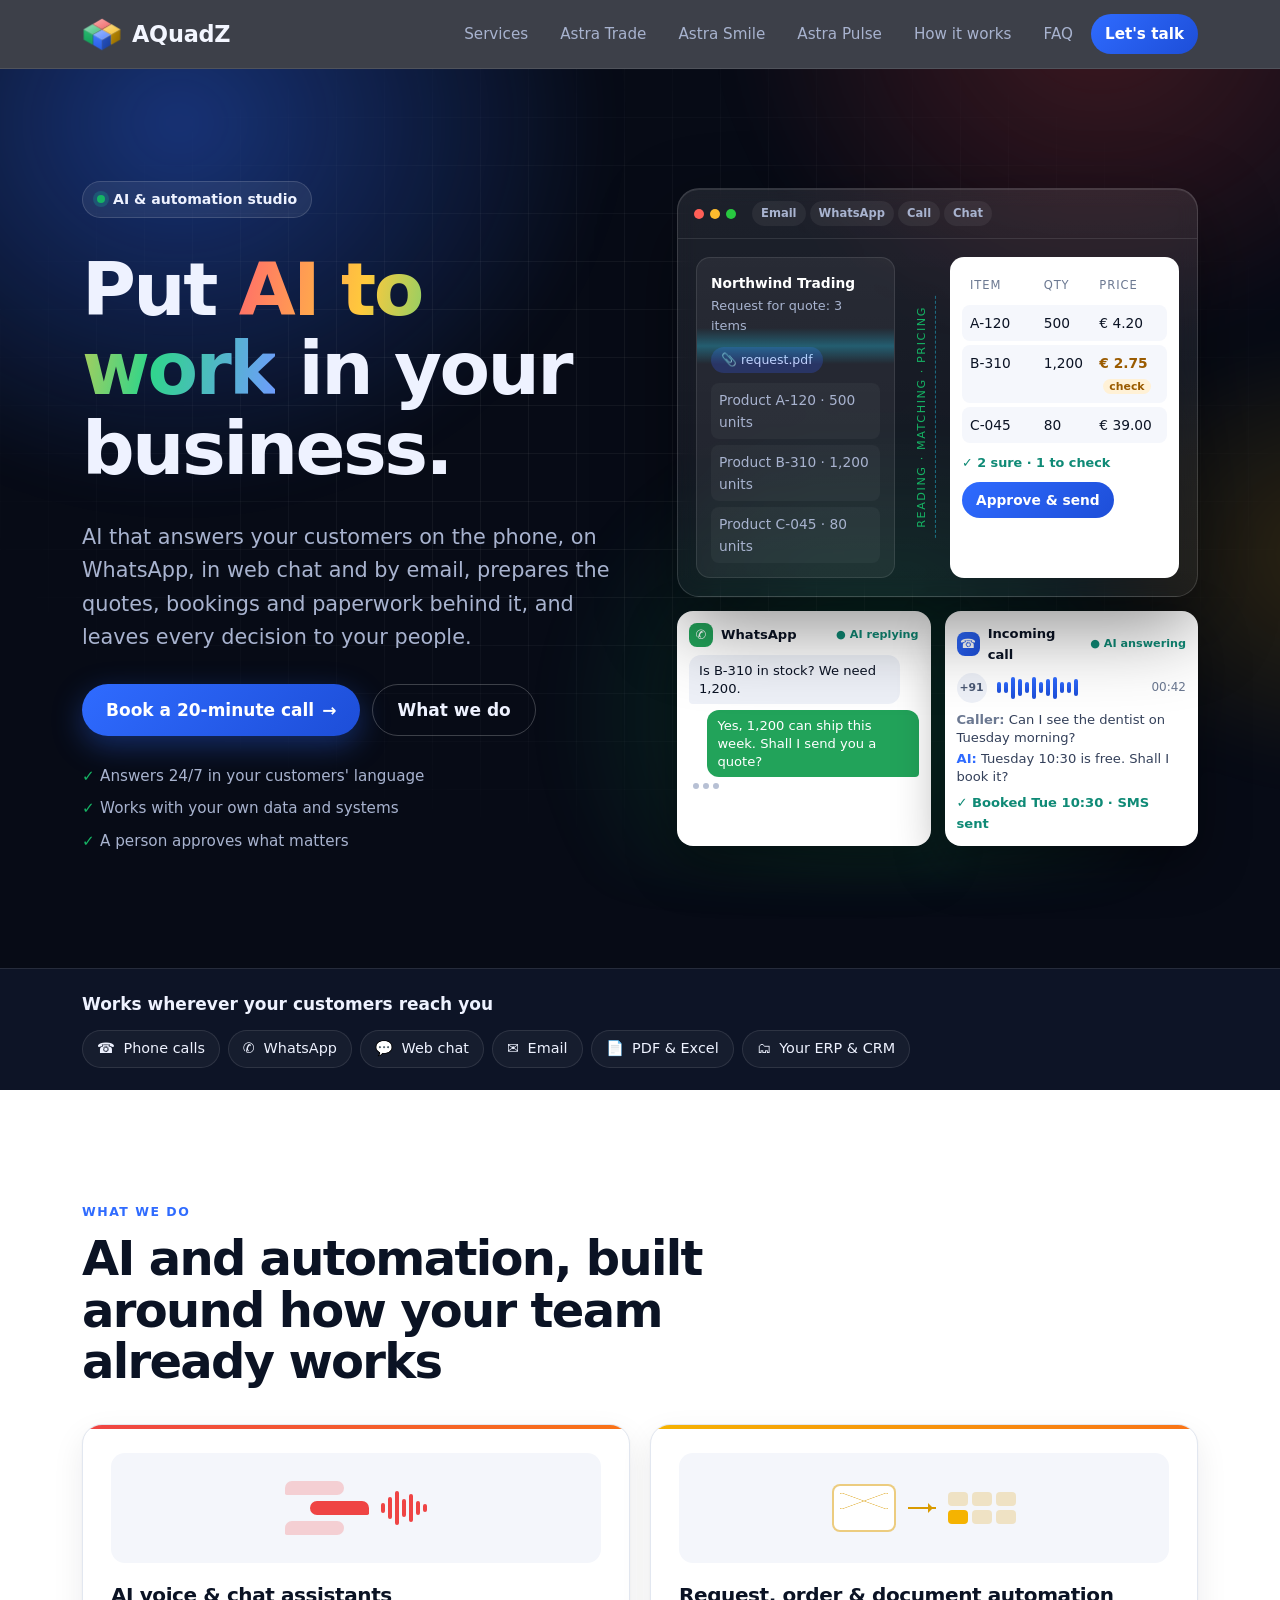
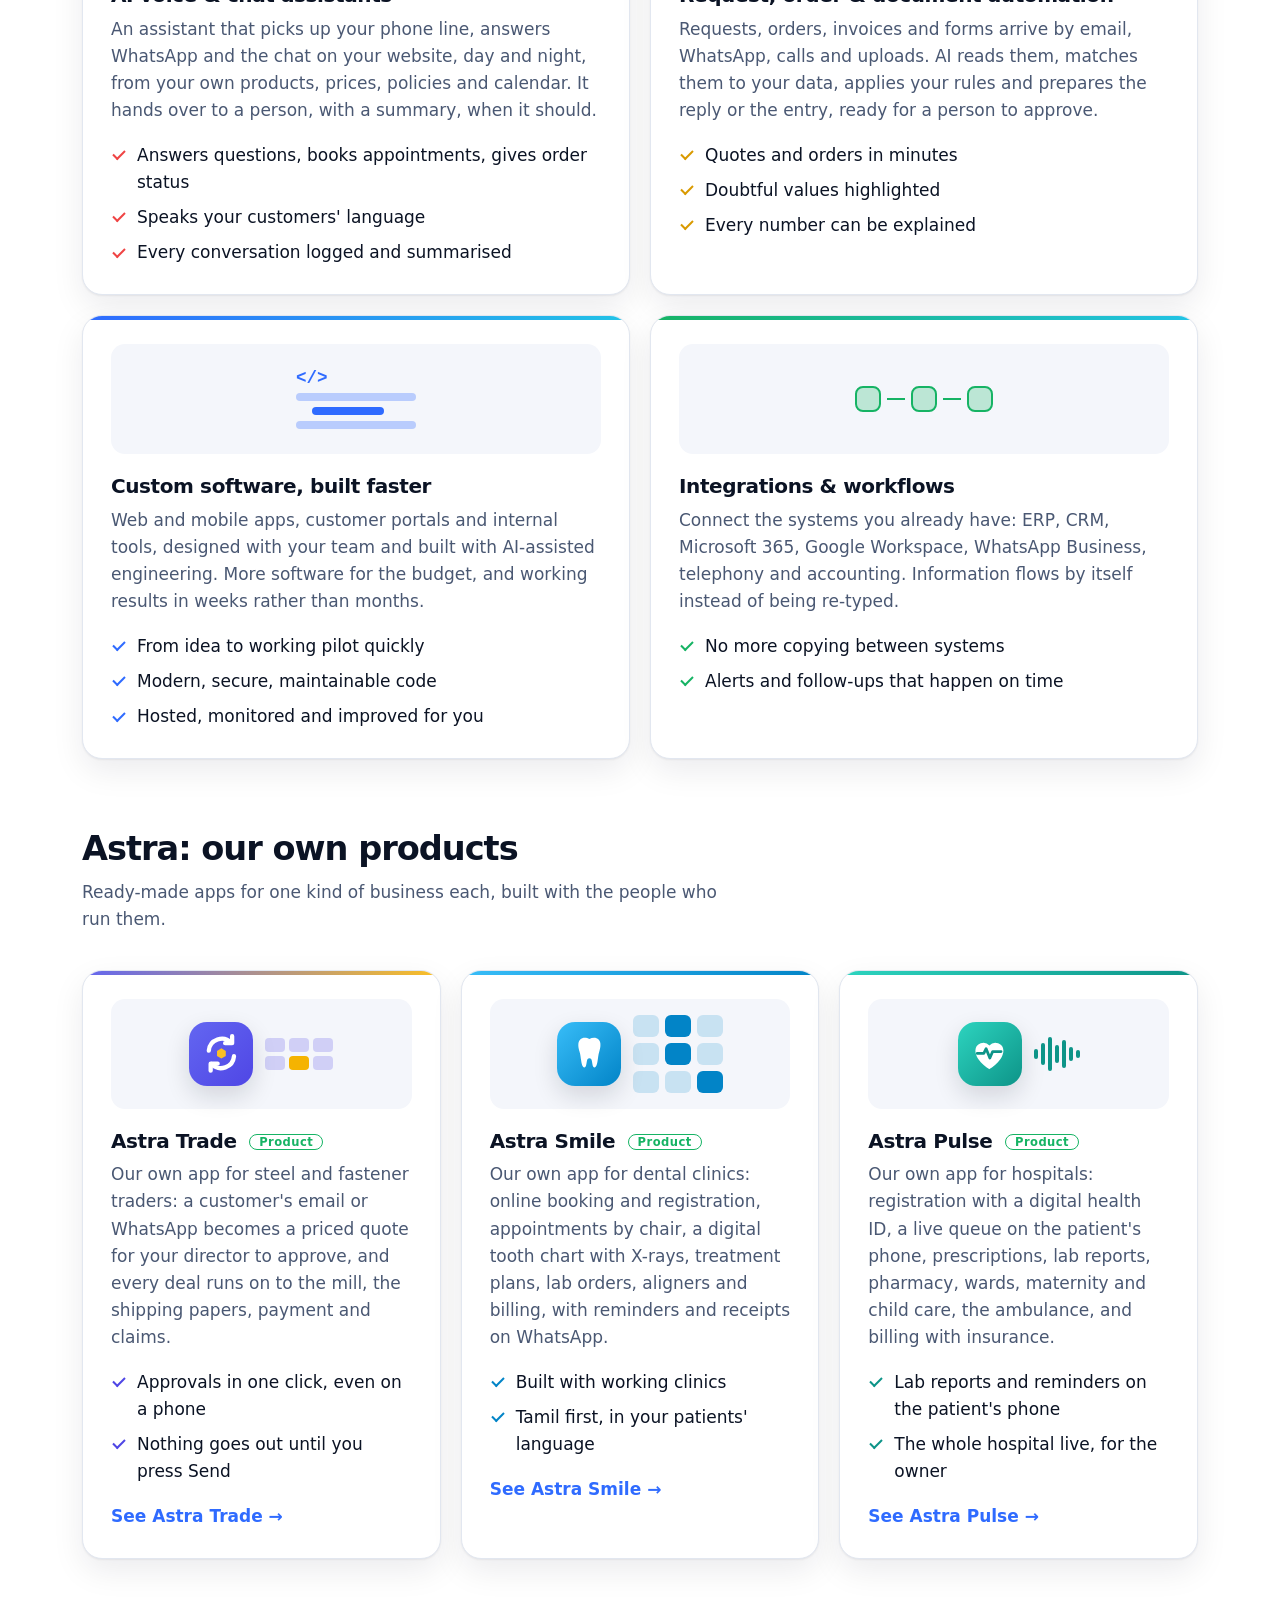
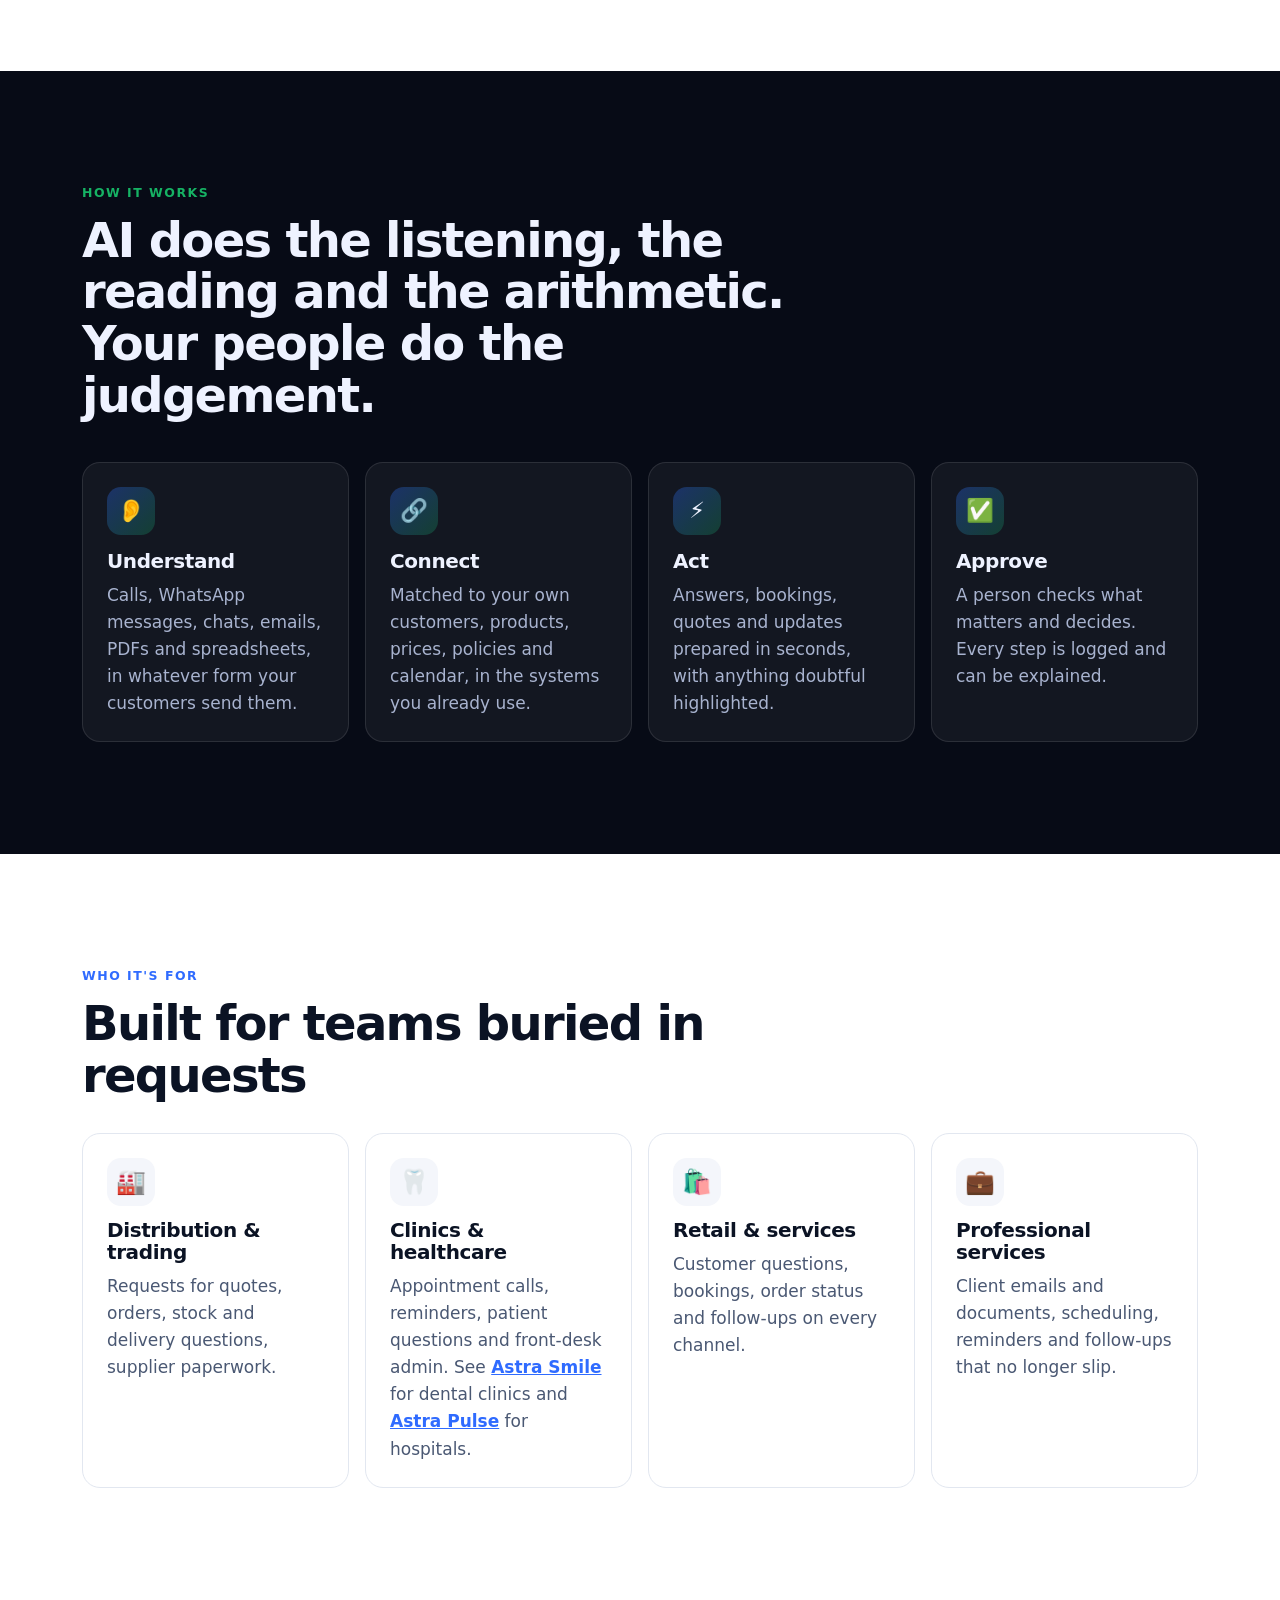
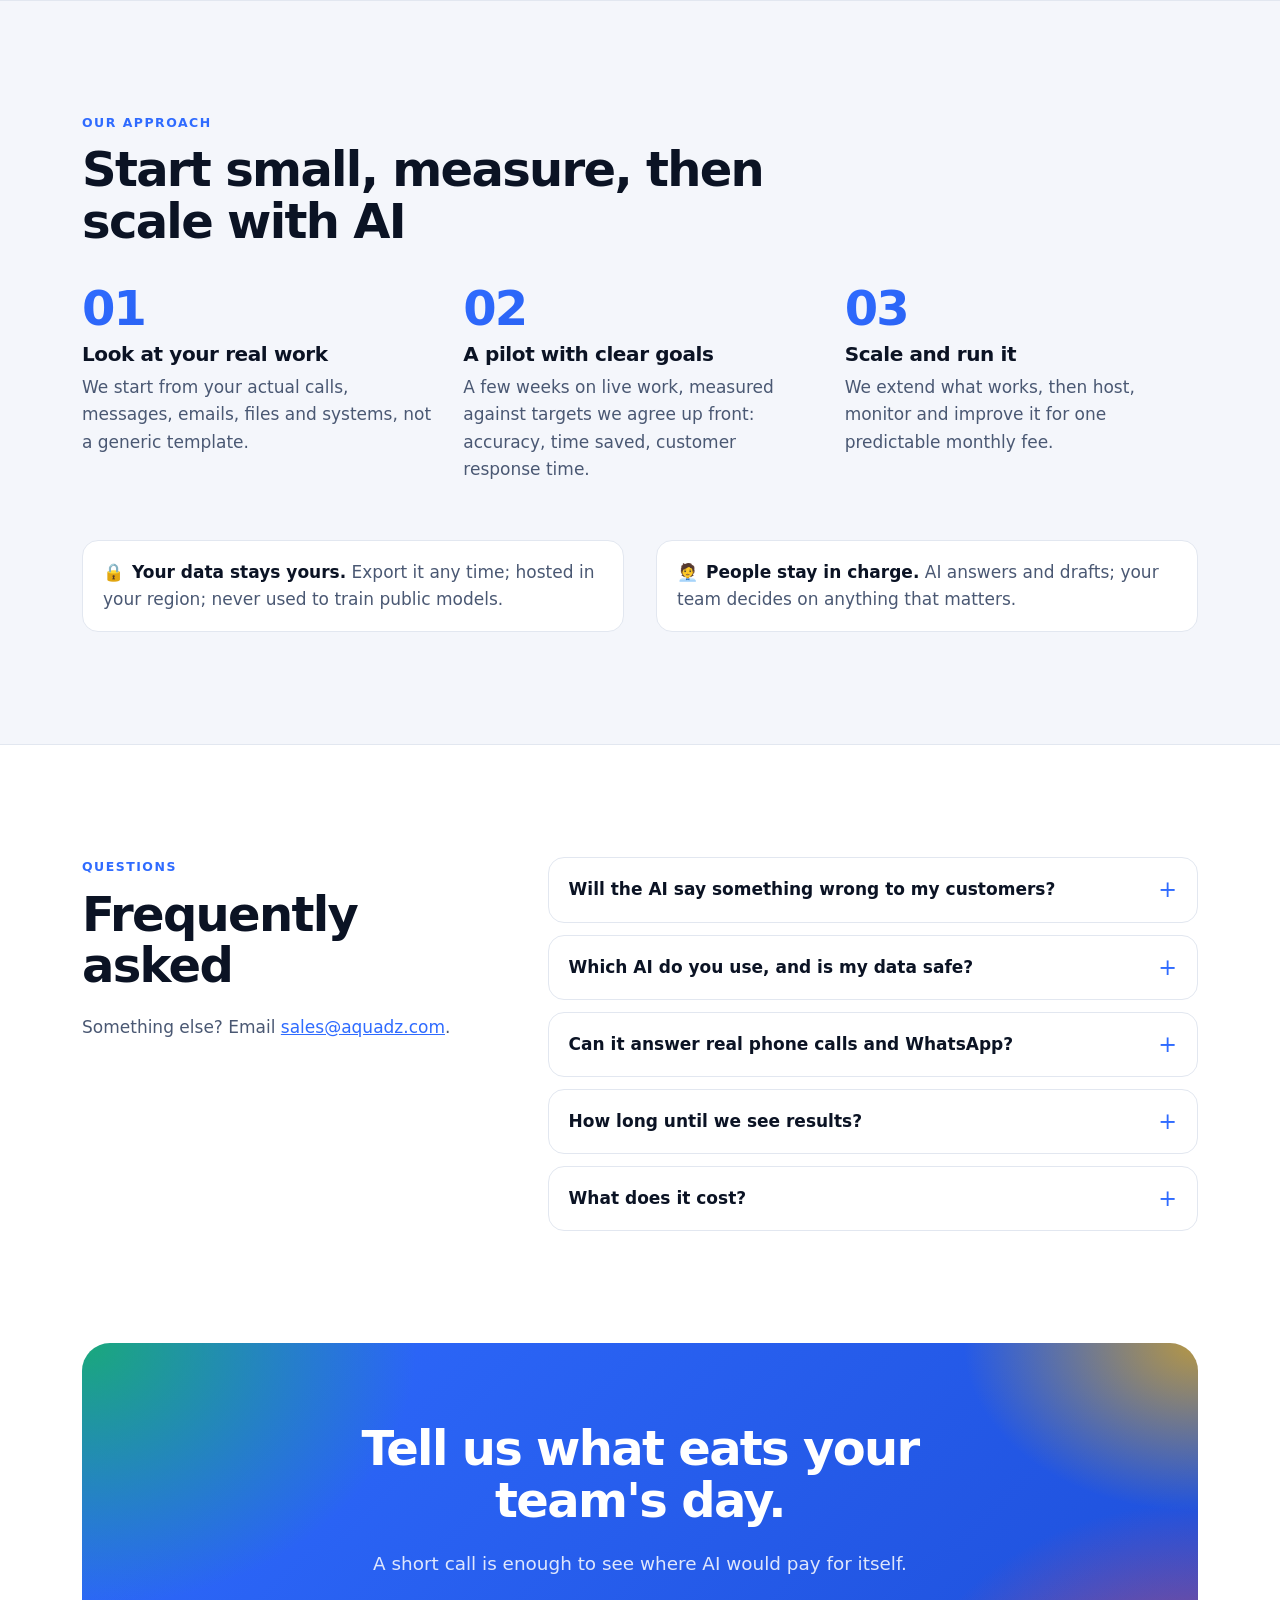
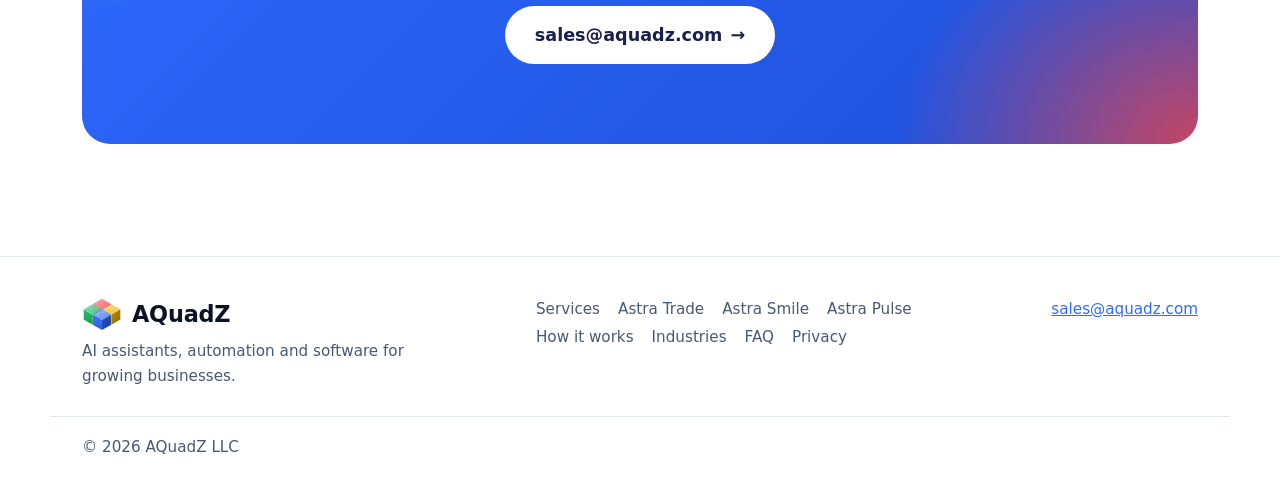
==== commit 55a200bf: "Astra Trade page: same family look as Smile and Pulse, with its reel - Indigo with an amber accent a" ====
--- a/index.html
+++ b/index.html
@@ -196,15 +196,16 @@
         <h3 class="products-title" id="products">Astra: our own products</h3>
         <p class="products-lead">Ready-made apps for one kind of business each, built with the people who run them.</p>
         <div class="cards">
-          <article class="card c-blue">
-            <div class="card-art" aria-hidden="true">
-              <div class="mini-mail"></div><div class="mini-arrow"></div><div class="mini-grid"><i></i><i></i><i></i><i></i><i class="hl"></i><i></i></div>
+          <article class="card c-indigo">
+            <div class="card-art" aria-hidden="true">
+              <span class="pmark pmark-lg m-trade"><svg viewBox="0 0 48 48"><g fill="none" stroke="#fff" stroke-width="4.6" stroke-linecap="round" stroke-linejoin="round"><path d="M10.5 21a14 14 0 0 1 24-8.5"/><path d="M35.5 5.5v7.5H28"/><path d="M37.5 27a14 14 0 0 1-24 8.5"/><path d="M12.5 42.5V35H20"/></g><path d="M24 18.6l4.7 2.7v5.4L24 29.4l-4.7-2.7v-5.4z" fill="#fbbf24"/></svg></span>
+              <div class="mini-grid"><i></i><i></i><i></i><i></i><i class="hl"></i><i></i></div>
             </div>
             <h3>Astra Trade <span class="tag">Product</span></h3>
-            <p>Our own platform for metal and fastener traders who quote from a mill's prices: it reads every inquiry, finds your own SAP item for each line, prices it from the day's rates, and carries the deal on to the mill, the shipping papers, payment and claims.</p>
-            <ul class="ticks">
-              <li>Approvals on a phone</li>
-              <li>Works beside SAP and Microsoft 365</li>
+            <p>Our own app for steel and fastener traders: a customer's email or WhatsApp becomes a priced quote for your director to approve, and every deal runs on to the mill, the shipping papers, payment and claims.</p>
+            <ul class="ticks">
+              <li>Approvals in one click, even on a phone</li>
+              <li>Nothing goes out until you press Send</li>
             </ul>
             <p class="card-link"><a href="astra/">See Astra Trade <span aria-hidden="true">→</span></a></p>
           </article>
--- a/styles.css
+++ b/styles.css
@@ -376,28 +376,33 @@
 .trust-art p { margin: 0; font-weight: 700; color: var(--ink-soft); }
 .cta-note { margin: 22px 0 0 !important; font-size: 0.9rem !important; color: rgb(255 255 255 / 75%) !important; }
 
-/* ---------- Astra Smile and Astra Pulse: the Astra Trade page, in each product's colour ---------- */
+/* ---------- Astra Trade, Astra Smile and Astra Pulse: one product page, in each product's colour ---------- */
+.astra-trade { --brand: #4f46e5; --brand-3: #4338ca; --brand-soft: #e0e7ff; --pc: 79 70 229; }
 .astra-smile { --brand: #0284c7; --brand-3: #0369a1; --brand-soft: #e0f2fe; --pc: 2 132 199; }
 .astra-pulse { --brand: #0d9488; --brand-3: #0f766e; --brand-soft: #ccfbf1; --pc: 13 148 136; }
 @media (prefers-color-scheme: dark) {
+  .astra-trade { --brand: #818cf8; --brand-soft: #1e1b4b99; }
   .astra-smile { --brand: #38bdf8; --brand-soft: #0c2a3f99; }
   .astra-pulse { --brand: #2dd4bf; --brand-soft: #0b302c99; }
 }
-:is(.astra-smile, .astra-pulse) .btn-primary { box-shadow: 0 10px 30px rgb(var(--pc) / 35%); }
-:is(.astra-smile, .astra-pulse) .callout { color: var(--brand-3); border-color: rgb(var(--pc) / 30%); }
-:is(.astra-smile, .astra-pulse) .closeup-hero { background: linear-gradient(160deg, rgb(var(--pc) / 30%), rgb(22 179 100 / 12%)); }
-:is(.astra-smile, .astra-pulse) .hero-glow { background:
+:is(.astra-trade, .astra-smile, .astra-pulse) .btn-primary { box-shadow: 0 10px 30px rgb(var(--pc) / 35%); }
+:is(.astra-trade, .astra-smile, .astra-pulse) .callout { color: var(--brand-3); border-color: rgb(var(--pc) / 30%); }
+:is(.astra-trade, .astra-smile, .astra-pulse) .closeup-hero { background: linear-gradient(160deg, rgb(var(--pc) / 30%), rgb(22 179 100 / 12%)); }
+:is(.astra-trade, .astra-smile, .astra-pulse) .hero-glow { background:
   radial-gradient(40% 50% at 20% 30%, rgb(var(--pc) / 46%), transparent 70%),
   radial-gradient(35% 45% at 80% 20%, rgb(239 68 68 / 20%), transparent 70%),
   radial-gradient(30% 40% at 65% 85%, rgb(22 179 100 / 24%), transparent 70%), radial-gradient(25% 30% at 95% 70%, rgb(245 179 1 / 14%), transparent 70%); }
-:is(.astra-smile, .astra-pulse) .cta-card { background: radial-gradient(50% 110% at 0% 0%, rgb(22 179 100 / 85%) 0%, transparent 60%), radial-gradient(45% 100% at 100% 100%, rgb(239 68 68 / 70%) 0%, transparent 60%), radial-gradient(35% 70% at 100% 0%, rgb(245 179 1 / 60%) 0%, transparent 60%), linear-gradient(135deg, #0284c7, #0369a1); }
+:is(.astra-trade, .astra-smile, .astra-pulse) .cta-card { background: radial-gradient(50% 110% at 0% 0%, rgb(22 179 100 / 85%) 0%, transparent 60%), radial-gradient(45% 100% at 100% 100%, rgb(239 68 68 / 70%) 0%, transparent 60%), radial-gradient(35% 70% at 100% 0%, rgb(245 179 1 / 60%) 0%, transparent 60%), linear-gradient(135deg, #0284c7, #0369a1); }
 .astra-pulse .cta-card { background: radial-gradient(50% 110% at 0% 0%, rgb(47 107 255 / 70%) 0%, transparent 60%), radial-gradient(45% 100% at 100% 100%, rgb(239 68 68 / 70%) 0%, transparent 60%), radial-gradient(35% 70% at 100% 0%, rgb(245 179 1 / 60%) 0%, transparent 60%), linear-gradient(135deg, #0d9488, #0f766e); }
+.astra-trade .closeup-hero { background: linear-gradient(160deg, rgb(var(--pc) / 30%), rgb(251 191 36 / 16%)); }
+.astra-trade .cta-card { background: radial-gradient(50% 110% at 0% 0%, rgb(251 191 36 / 75%) 0%, transparent 60%), radial-gradient(45% 100% at 100% 100%, rgb(22 179 100 / 55%) 0%, transparent 60%), radial-gradient(35% 70% at 100% 0%, rgb(239 68 68 / 50%) 0%, transparent 60%), linear-gradient(135deg, #4f46e5, #4338ca); }
 .sw-pic.sw-square img { max-height: 520px; }
 
-/* product mark: tooth (Smile), heart with a pulse (Pulse) */
+/* product mark: two arrows (Trade), tooth (Smile), heart with a pulse (Pulse) */
 .pmark { display: inline-grid; place-items: center; flex: none; width: 22px; height: 22px; border-radius: 7px; background: linear-gradient(135deg, var(--m1), var(--m2)); }
 .pmark svg { width: 70%; height: 70%; }
 .pmark-lg { width: 64px; height: 64px; border-radius: 18px; box-shadow: 0 10px 24px rgb(11 19 36 / 14%); }
+.m-trade { --m1: #6366f1; --m2: #4f46e5; }
 .m-smile { --m1: #38bdf8; --m2: #0284c7; }
 .m-pulse { --m1: #2dd4bf; --m2: #0d9488; }
 
@@ -415,6 +420,7 @@
 
 /* home: services two by two, then the three Astra products in a row */
 @media (min-width: 1000px) { .cards.cards-2x2 .card { grid-column: span 3; } }
+.c-indigo { --c: linear-gradient(90deg, #6366f1, #fbbf24); --c1: #4f46e5; }
 .c-sky { --c: linear-gradient(90deg, #38bdf8, #0284c7); --c1: #0284c7; }
 .c-teal { --c: linear-gradient(90deg, #2dd4bf, #0d9488); --c1: #0d9488; }
 .products-title { font-size: clamp(1.5rem, 3vw, 2.1rem); font-weight: 800; letter-spacing: -0.03em; margin: 72px 0 0.35em; scroll-margin-top: 90px; }
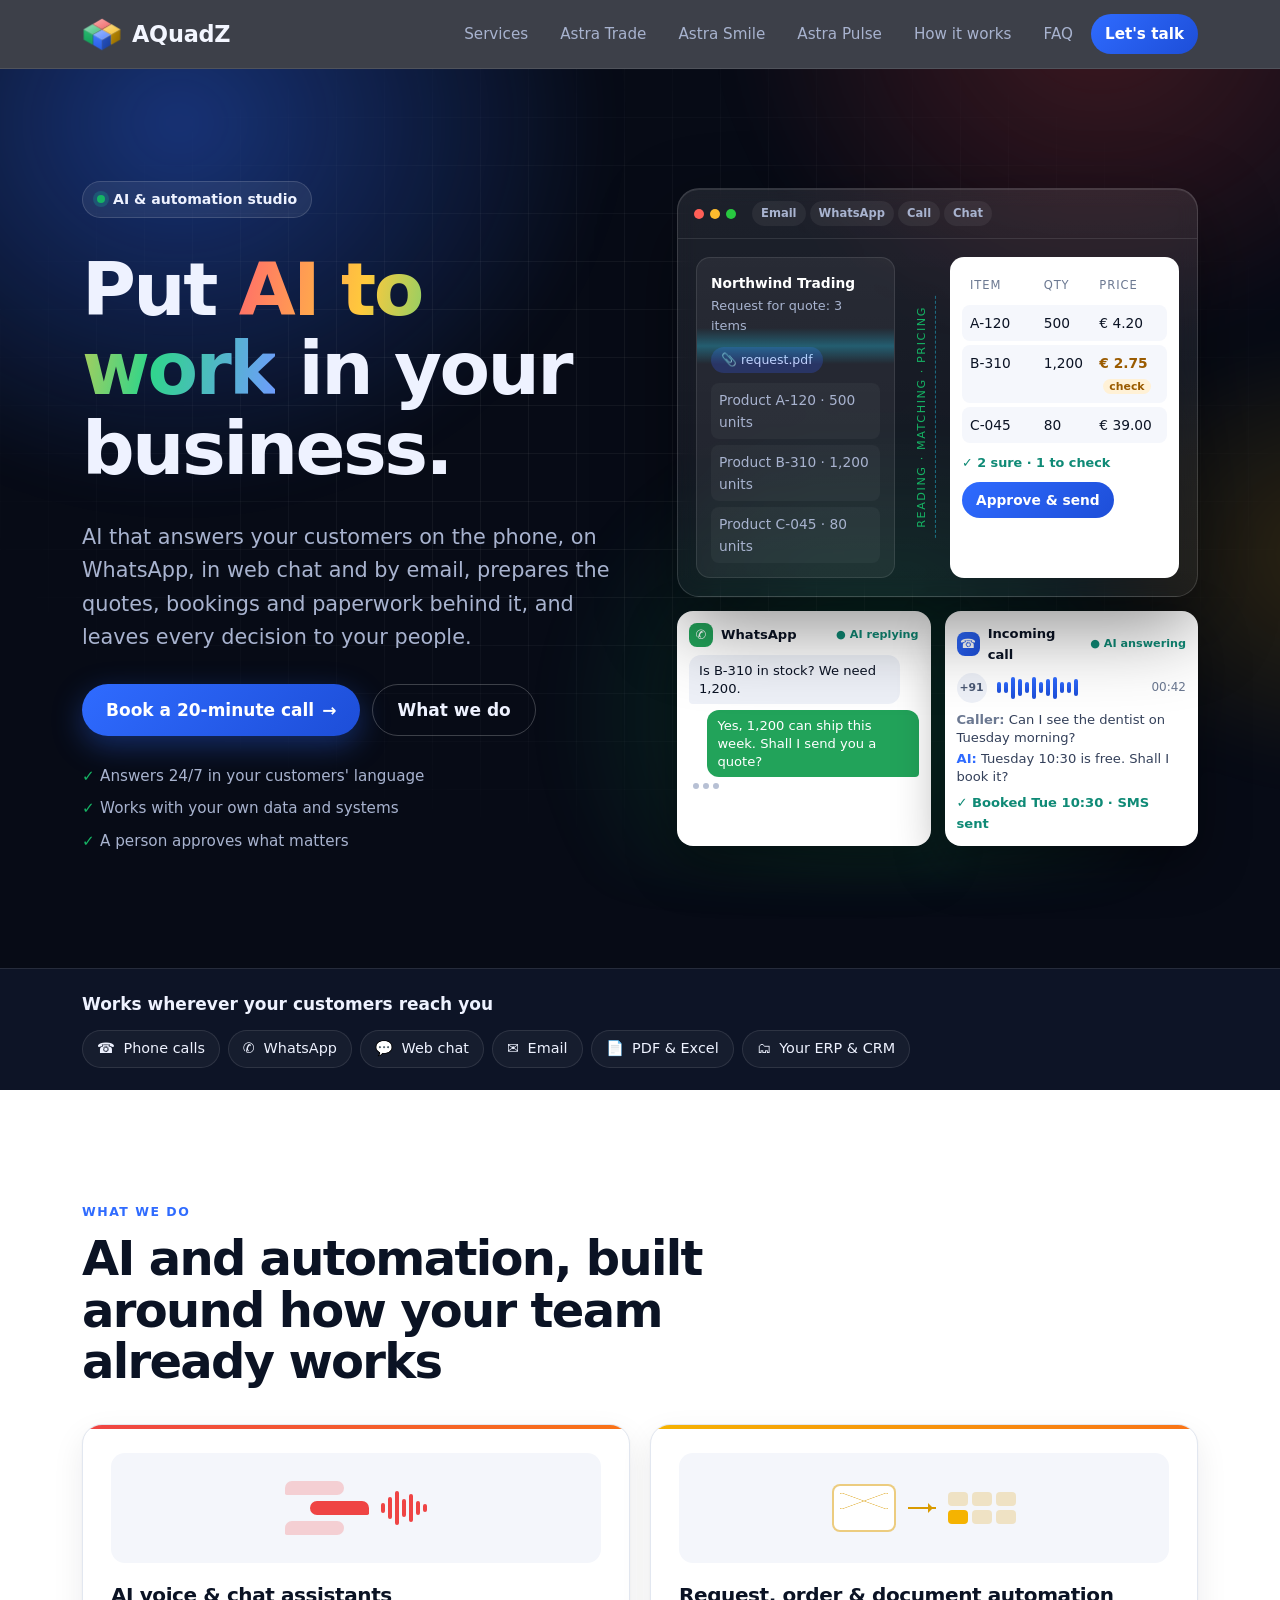
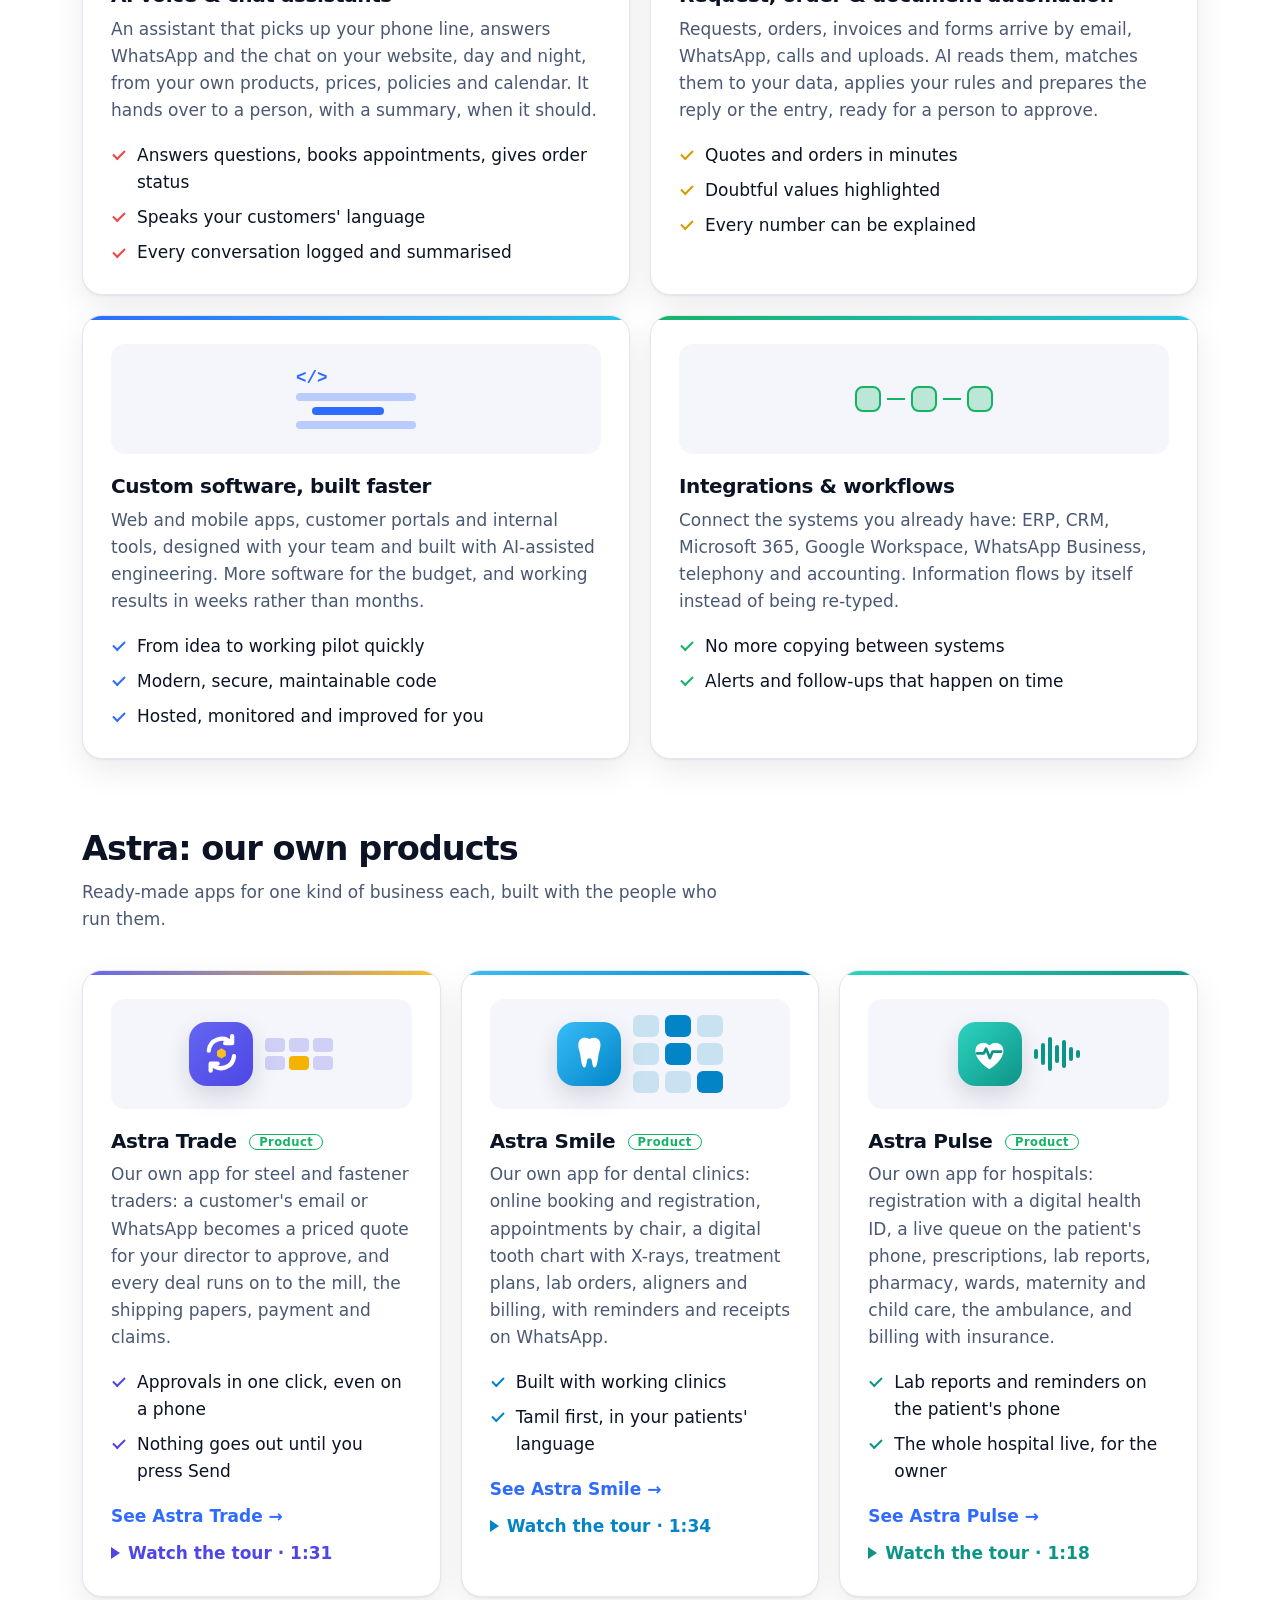
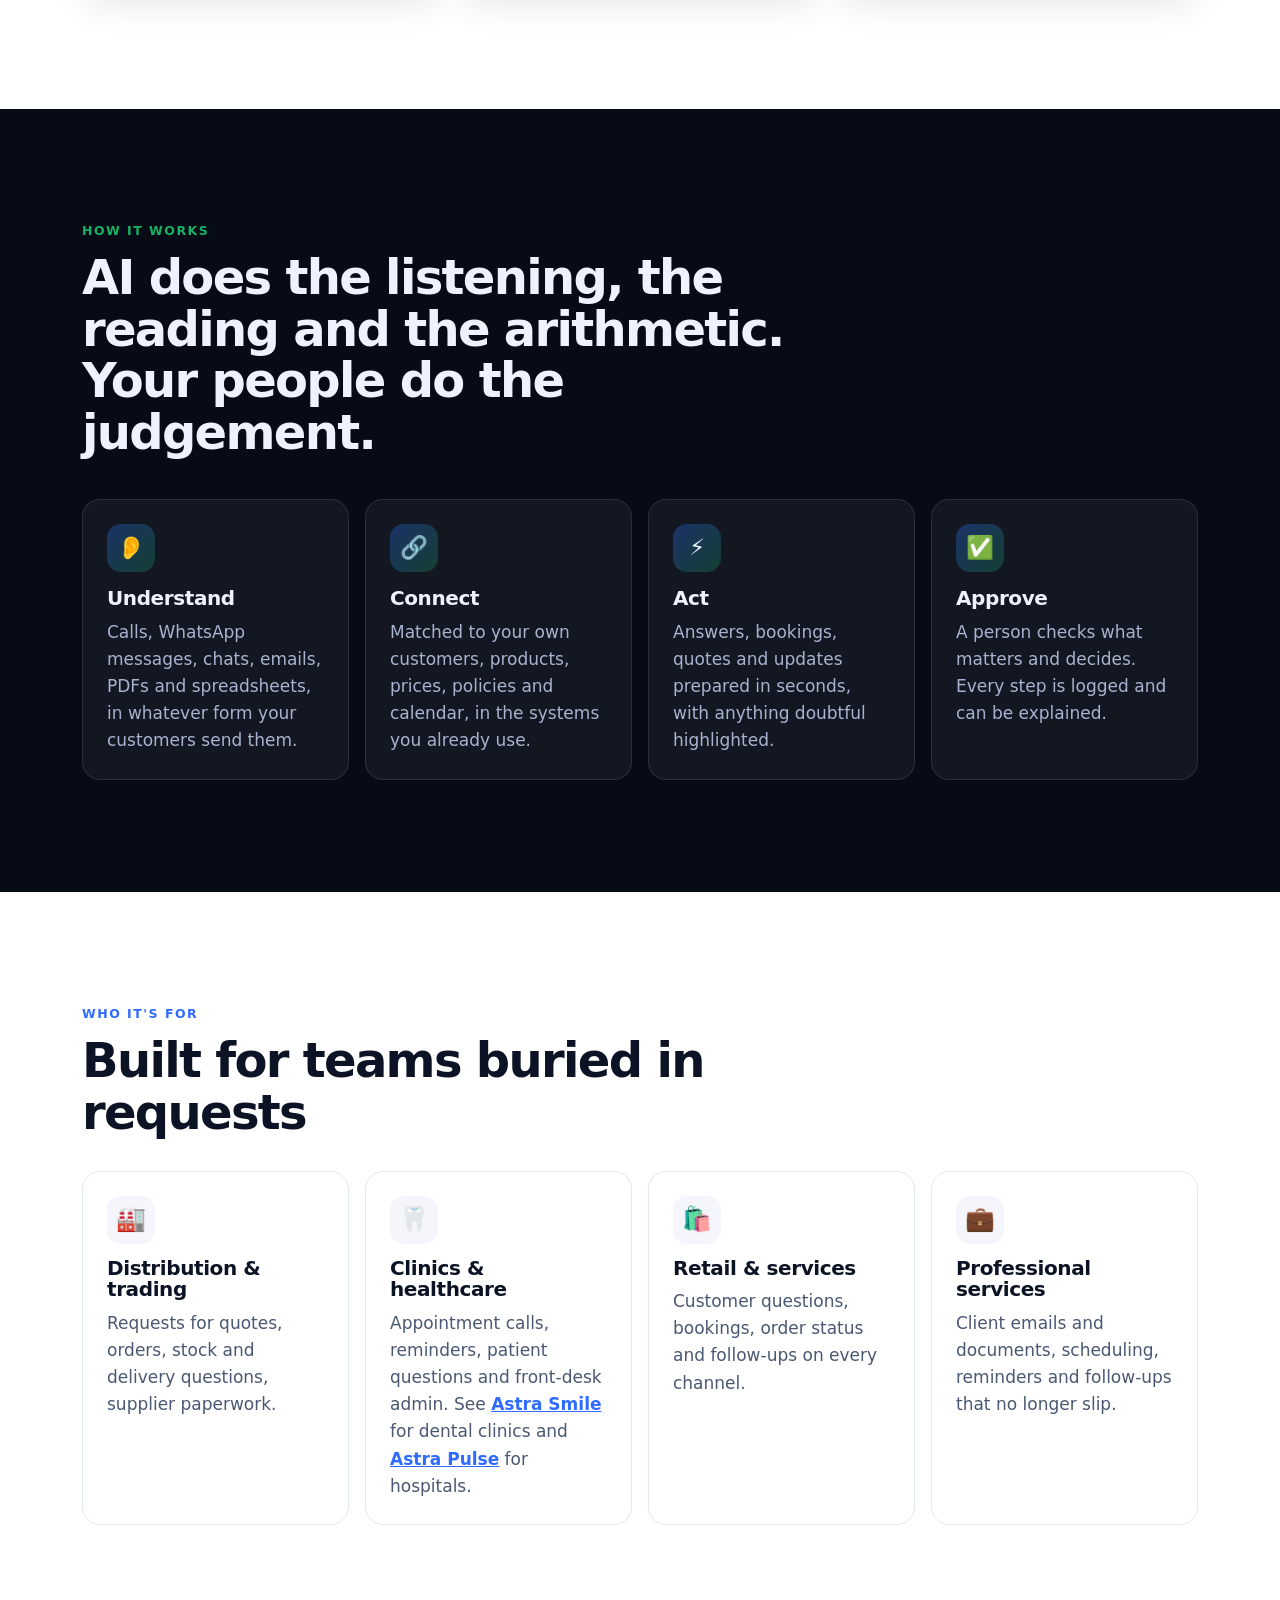
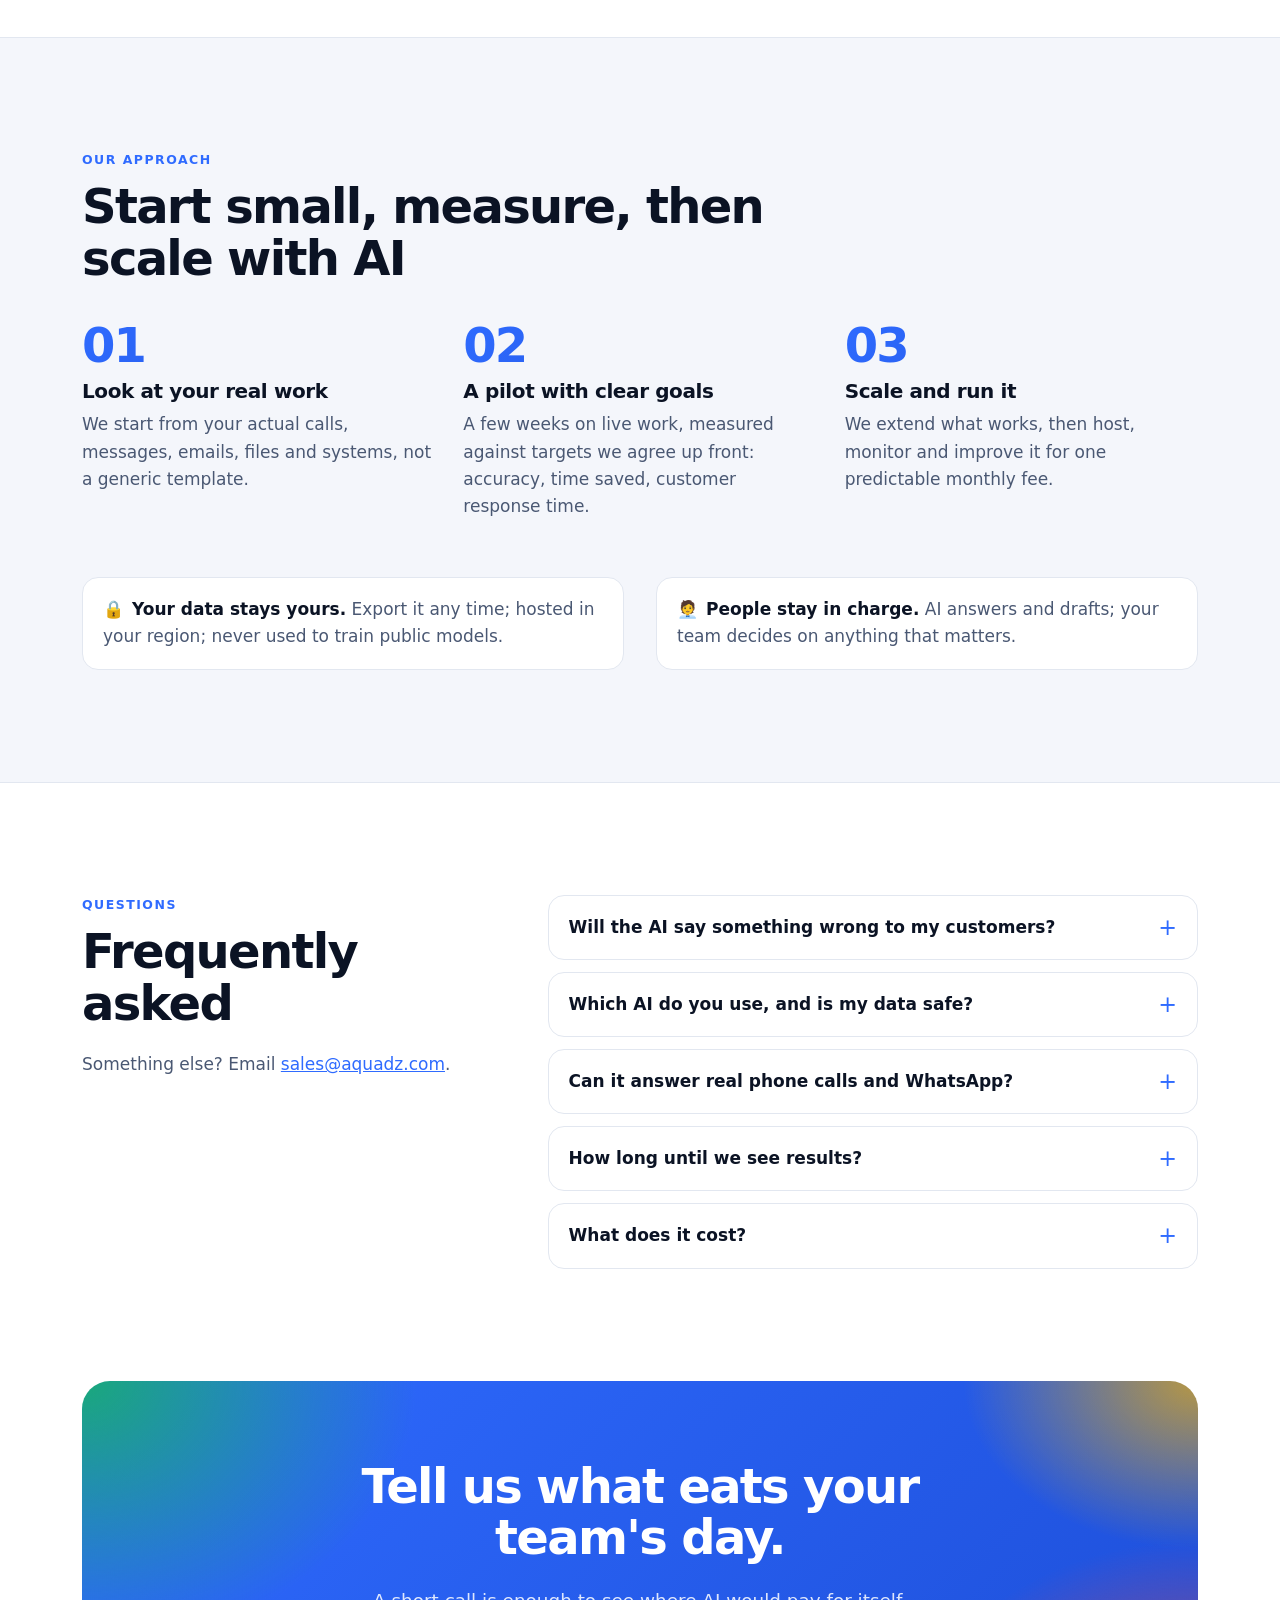
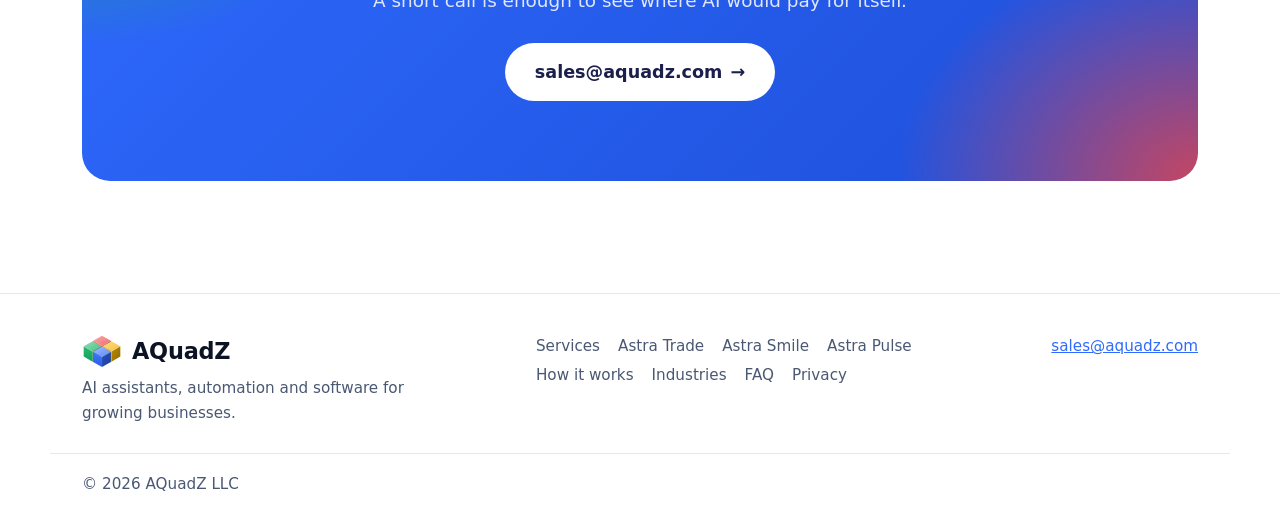
==== commit b0a9633c: "Put the product tours first, and make them look like videos - The tour now sits right under the hero" ====
--- a/index.html
+++ b/index.html
@@ -207,7 +207,7 @@
               <li>Approvals in one click, even on a phone</li>
               <li>Nothing goes out until you press Send</li>
             </ul>
-            <p class="card-link"><a href="astra/">See Astra Trade <span aria-hidden="true">→</span></a></p>
+            <p class="card-link"><a href="astra/">See Astra Trade <span aria-hidden="true">→</span></a><a class="card-watch" href="astra/#tour"><span class="play-ico" aria-hidden="true"></span>Watch the tour · 1:31</a></p>
           </article>
           <article class="card c-sky">
             <div class="card-art" aria-hidden="true">
@@ -220,7 +220,7 @@
               <li>Built with working clinics</li>
               <li>Tamil first, in your patients' language</li>
             </ul>
-            <p class="card-link"><a href="astra-smile/">See Astra Smile <span aria-hidden="true">→</span></a></p>
+            <p class="card-link"><a href="astra-smile/">See Astra Smile <span aria-hidden="true">→</span></a><a class="card-watch" href="astra-smile/#tour"><span class="play-ico" aria-hidden="true"></span>Watch the tour · 1:34</a></p>
           </article>
           <article class="card c-teal">
             <div class="card-art" aria-hidden="true">
@@ -233,7 +233,7 @@
               <li>Lab reports and reminders on the patient's phone</li>
               <li>The whole hospital live, for the owner</li>
             </ul>
-            <p class="card-link"><a href="astra-pulse/">See Astra Pulse <span aria-hidden="true">→</span></a></p>
+            <p class="card-link"><a href="astra-pulse/">See Astra Pulse <span aria-hidden="true">→</span></a><a class="card-watch" href="astra-pulse/#tour"><span class="play-ico" aria-hidden="true"></span>Watch the tour · 1:18</a></p>
           </article>
         </div>
       </div>
--- a/styles.css
+++ b/styles.css
@@ -316,6 +316,9 @@
 .card-link { margin: 18px 0 0; font-weight: 700; }
 .card-link a { text-decoration: none; }
 .card-link a:hover { text-decoration: underline; }
+.card-link:has(.card-watch) { display: flex; flex-wrap: wrap; gap: 10px 22px; }
+.card-watch { color: var(--c1, var(--brand)); }
+.card-watch .play-ico { margin-right: 8px; border-left-width: 9px; border-block-width: 6px; }
 nav a[aria-current="page"] { color: var(--night-ink); background: rgb(255 255 255 / 8%); }
 .centered { text-align: center; max-width: 24ch; margin-inline: auto; }
 .centered-lead { text-align: center; max-width: 60ch; margin: 0 auto; color: var(--ink-soft); font-size: clamp(1.05rem, 1.6vw, 1.2rem); }
@@ -433,6 +436,21 @@
 .tour video { display: block; width: 100%; max-width: 340px; height: auto; aspect-ratio: 9 / 16; margin-inline: auto; border-radius: 28px; background: #0b1324; box-shadow: 0 30px 70px rgb(11 19 36 / 28%); }
 .tour .ticks { --c1: var(--brand); margin-top: 18px; }
 .tour .ticks li { color: var(--ink-soft); }
+/* a big play button over the poster, so the tour reads as a video (without the script, the browser's own controls show) */
+.player { position: relative; width: 100%; max-width: 340px; margin-inline: auto; }
+.play-btn { display: none; }
+.js .play-btn { position: absolute; inset: 0; display: grid; place-items: center; align-content: end; padding: 0 0 clamp(110px, 40%, 140px); border: 0; border-radius: 28px; cursor: pointer; color: #fff; font: inherit; background: linear-gradient(180deg, rgb(7 11 22 / 0%) 45%, rgb(7 11 22 / 55%)); }
+.player.is-playing .play-btn { display: none; }
+.play-circle { position: relative; width: 84px; height: 84px; border-radius: 50%; background: var(--brand); box-shadow: 0 0 0 10px rgb(255 255 255 / 25%), 0 16px 34px rgb(0 0 0 / 40%); transition: transform .2s ease; }
+.play-circle::after { content: ""; position: absolute; left: 33px; top: 26px; border-left: 27px solid #fff; border-block: 16px solid transparent; }
+.play-label { position: absolute; top: 14px; right: 14px; padding: 6px 12px; border-radius: 999px; font-weight: 700; font-size: 0.9rem; background: rgb(7 11 22 / 72%); }
+.play-btn:hover .play-circle { transform: scale(1.07); }
+.play-btn:focus-visible { outline: 3px solid var(--brand); outline-offset: 4px; }
+@media (prefers-reduced-motion: no-preference) {
+  .play-circle::before { content: ""; position: absolute; inset: -10px; border-radius: 50%; border: 2px solid rgb(255 255 255 / 70%); animation: play-ring 2.2s ease-out infinite; }
+  @keyframes play-ring { from { transform: scale(1); opacity: .9; } to { transform: scale(1.45); opacity: 0; } }
+}
+.play-ico { display: inline-block; margin-right: 10px; border-left: 11px solid currentColor; border-block: 7px solid transparent; }
 
 /* header: with three products, the secondary links go first on mid-size screens */
 @media (max-width: 1120px) { .site-header nav a.nav-sub { display: none; } }
